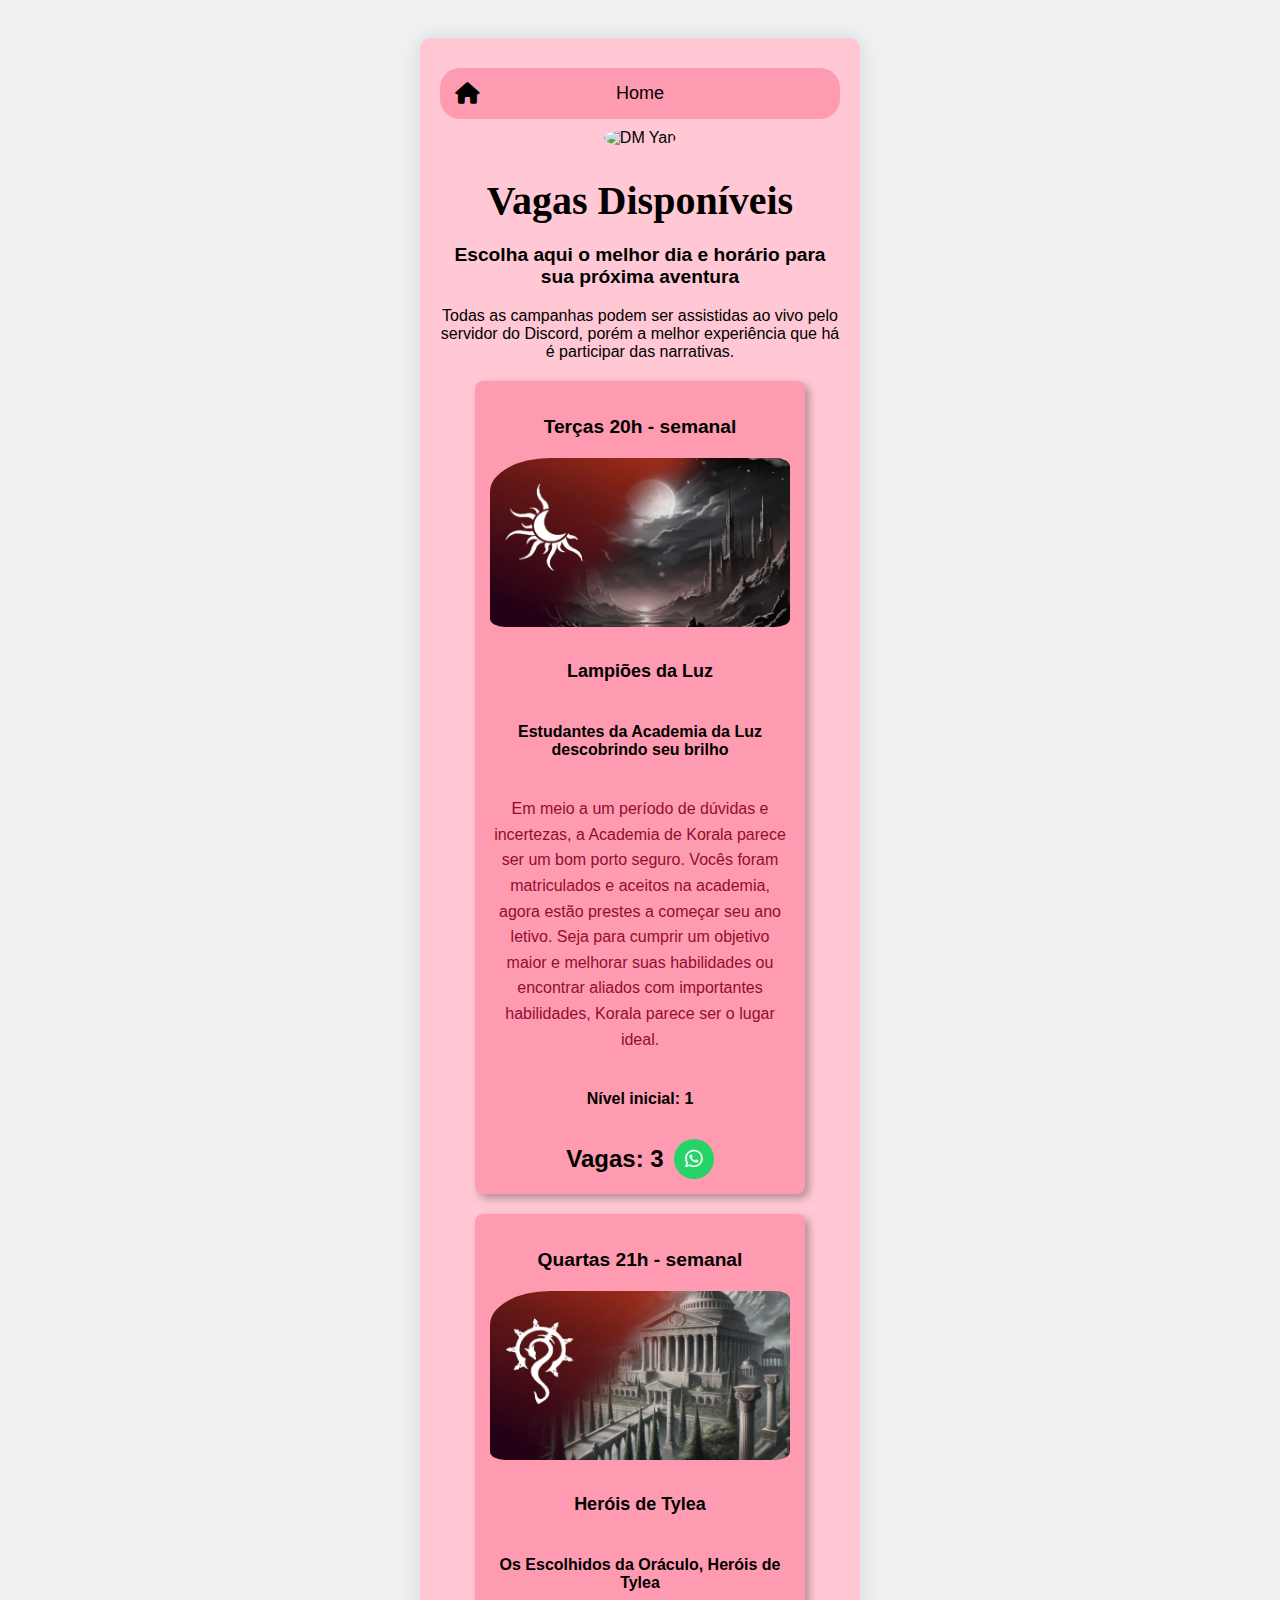
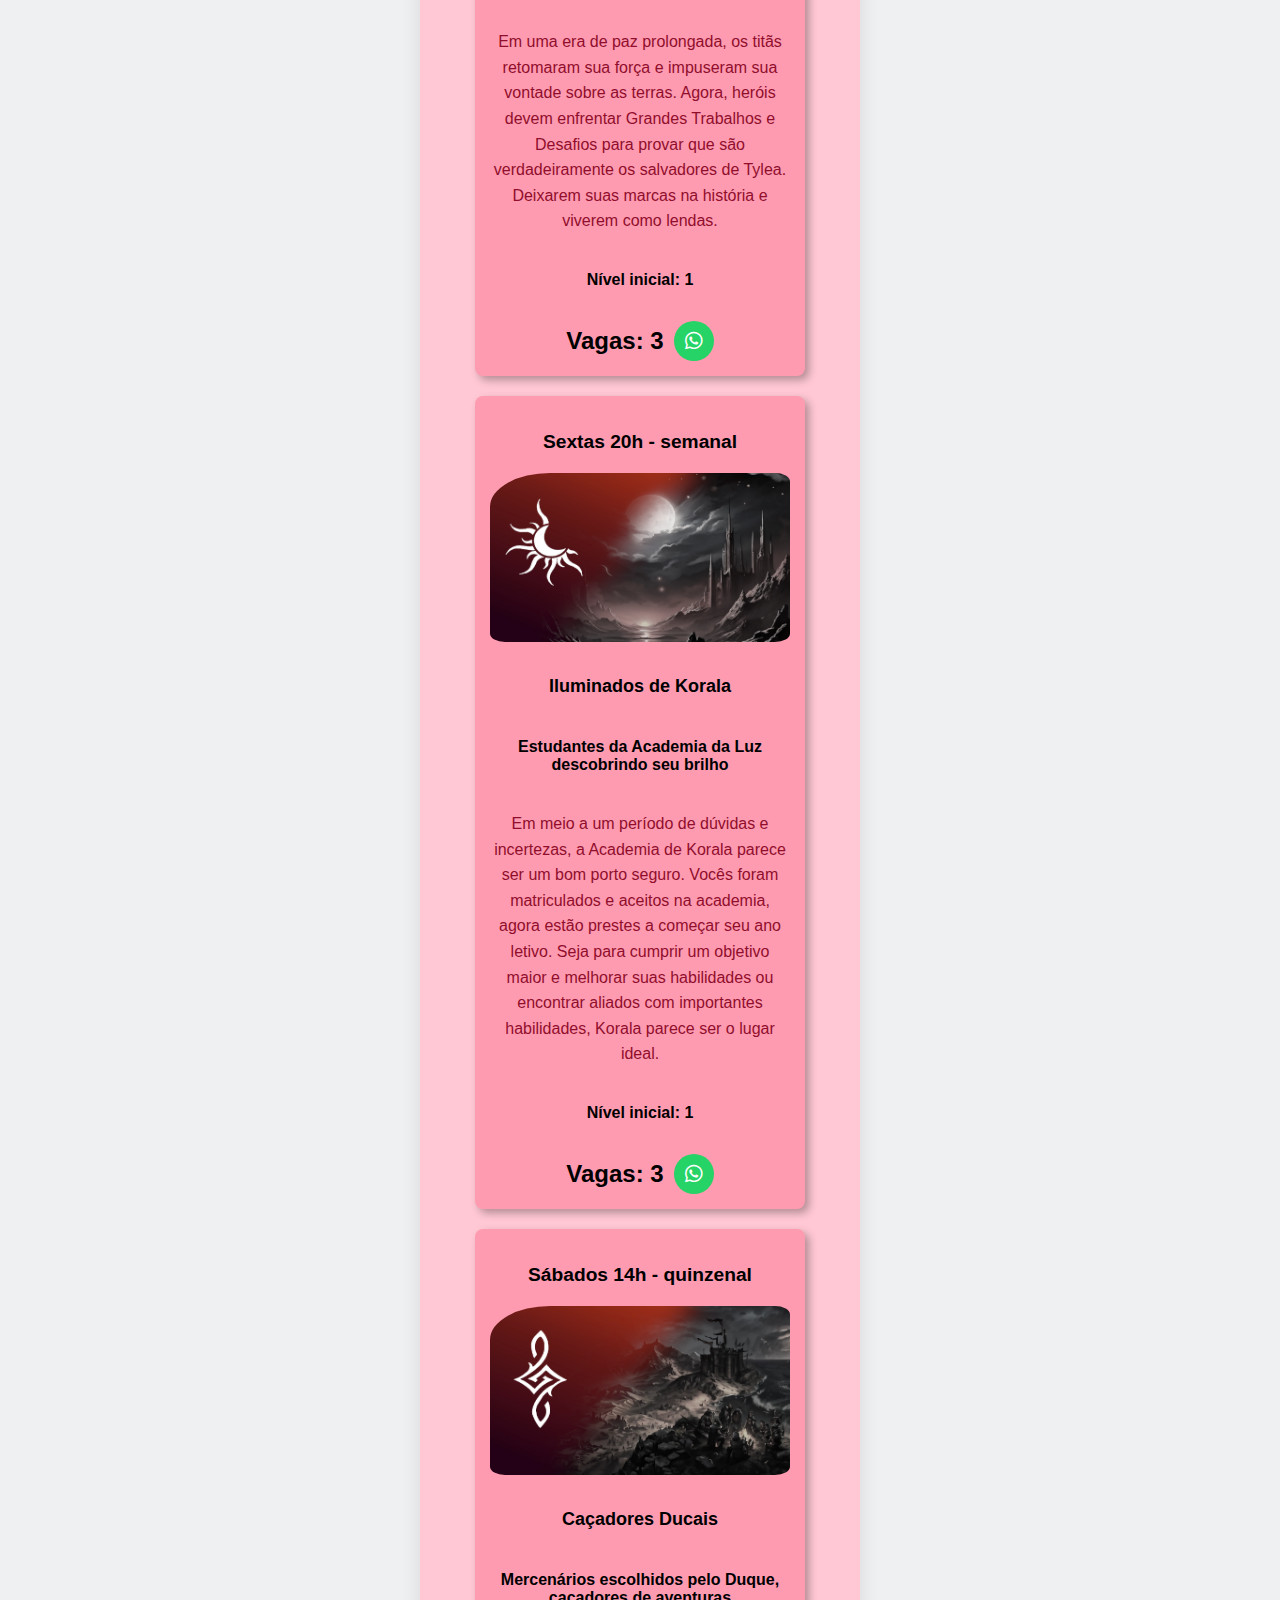
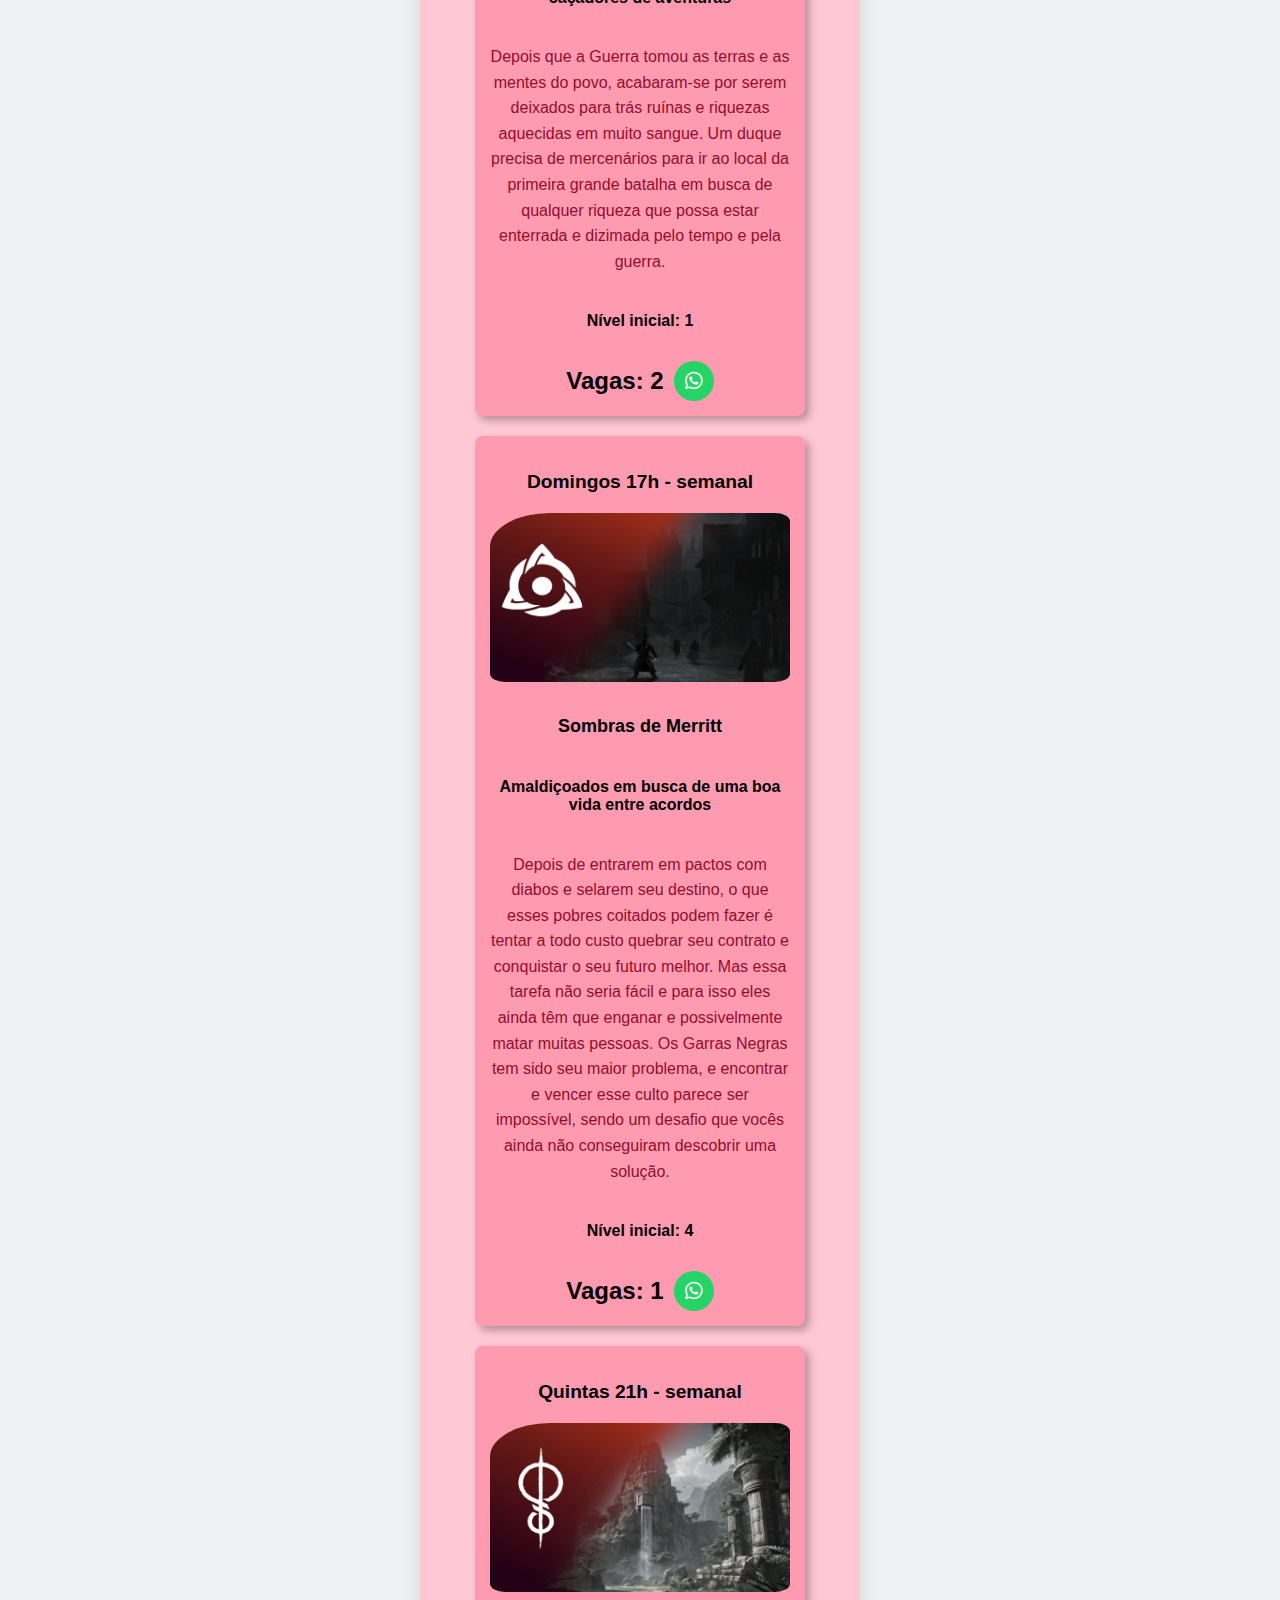
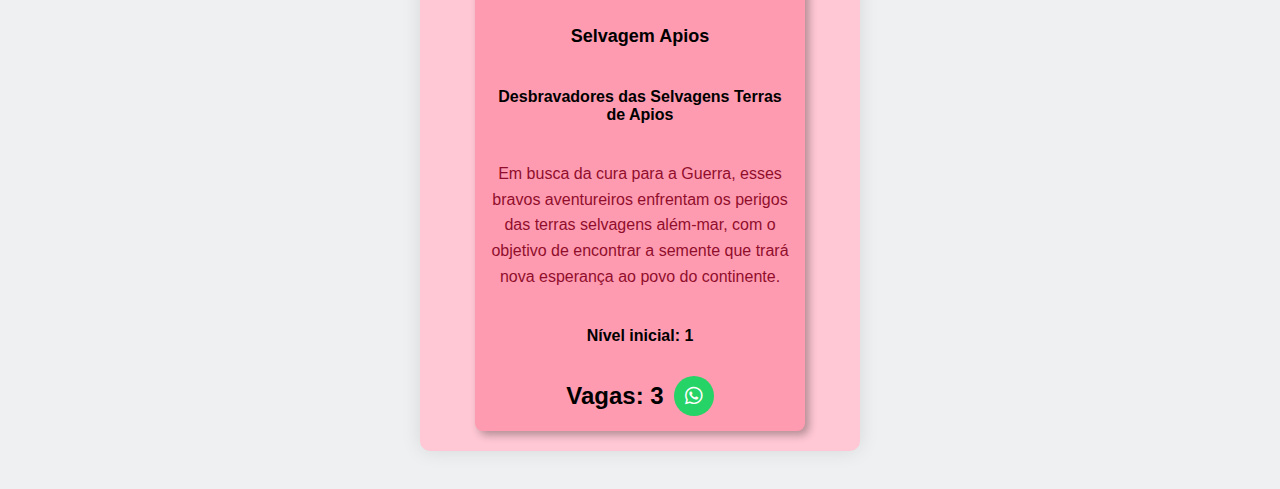
==== index-vagas.html @ 1f32bcf8 "Alter: Vagas e descrições das campanhas" ====
<!DOCTYPE html>
<html lang="pt-BR">

<head>
    <meta charset="UTF-8">
    <meta name="viewport" content="width=device-width, initial-scale=1.0">
    <title>Vagas Disponíveis</title>
    <link rel="stylesheet" href="https://cdnjs.cloudflare.com/ajax/libs/font-awesome/6.0.0-beta3/css/all.min.css">
    <link rel="stylesheet" href="styles.css">
    <link rel="icon" href="https://raw.githubusercontent.com/YBraga35/Ybraga35.github.io/main/img/pcrpg-logo-degrade.webp" type="image/webp">
</head>

<body>
    <div class="container">
        <header>
            <a href="../index.html" class="link">
                <i class="fa-solid fa-house"></i> Home
            </a>
            <img src="img/pcrpg-logo-degrade.webp" alt="DM Yan" class="avatar">
            <h1>Vagas Disponíveis</h1>
            <h3>Escolha aqui o melhor dia e horário para sua próxima aventura</h3>
            <p>
                Todas as campanhas podem ser assistidas ao vivo pelo servidor do Discord, porém a
                melhor experiência que há é participar das narrativas.
            </p>
        </header>
        <section class="character-section">
            <div class="character">
                <h3>Terças 20h - semanal</h3>
                <a href="/campanhas/index-lampioes.html" class="character-link">
                    <img src="img/logos/clear/logo-LampioesLuz-clear.webp" alt="Lampiões da Luz" class="logos">
                    <h3 class="link title">Lampiões da Luz</h3>
                </a>
                <h4>Estudantes da Academia da Luz descobrindo seu brilho</h4>
                <p>
                    Em meio a um período de dúvidas e incertezas, a Academia de Korala parece ser um bom porto seguro.
                    Vocês foram matriculados e aceitos na academia, agora estão prestes a começar seu ano letivo. Seja para
                    cumprir um objetivo maior e melhorar suas habilidades ou encontrar aliados com importantes habilidades, Korala
                    parece ser o lugar ideal.
                </p>
                <h4>Nível inicial: 1</h4>
                <div class="vacancy-container">
                    <h2>Vagas: 3</h2>
                    <a href="https://wa.me/5551991866752?text=Ol%C3%A1!%0AVim%20para%20a%20vaga%20na%20campanha%20Lampi%C3%B5es%20da%20Luz" class="whatsapp-button">
                        <i class="fa-brands fa-whatsapp"></i>
                    </a>
                </div>
            </div>

            <div class="character">
                <h3>Quartas 21h - semanal</h3>
                <a href="/campanhas/index-tylea.html" class="character-link">
                    <img src="img/logos/clear/logo-CoroaEscamas-clear.webp" alt="Coroa de Escamas" class="logos">
                    <h3 class="link title">Heróis de Tylea</h3>
                </a>
                <h4>Os Escolhidos da Oráculo, Heróis de Tylea</h4>
                <p>
                    Em uma era de paz prolongada, os titãs retomaram sua força e impuseram sua vontade sobre as terras.
                    Agora, heróis devem
                    enfrentar Grandes Trabalhos e Desafios para provar que são verdadeiramente os salvadores de Tylea. Deixarem suas
                    marcas na história e viverem como lendas.
                </p>
                <h4>Nível inicial: 1</h4>
                <div class="vacancy-container">
                    <h2>Vagas: 3</h2>
                    <a href="https://wa.me/5551991866752?text=Ol%C3%A1!%0AVim%20para%20a%20vaga%20na%20campanha%20Coroa%20de%20Escamas%20da%20Quarta" class="whatsapp-button">
                        <i class="fa-brands fa-whatsapp"></i>
                    </a>
                </div>
            </div>

            <div class="character">
                <h3>Sextas 20h - semanal</h3>
                <a href="/campanhas/index-lampioes.html" class="character-link">
                    <img src="img/logos/clear/logo-LampioesLuz-clear.webp" alt="Lampiões da Luz" class="logos">
                    <h3 class="link title">Iluminados de Korala</h3>
                </a>
                <h4>Estudantes da Academia da Luz descobrindo seu brilho</h4>
                <p>
                    Em meio a um período de dúvidas e incertezas, a Academia de Korala parece ser um bom porto seguro.
                    Vocês foram matriculados e aceitos na academia, agora estão prestes a começar seu ano letivo. Seja para
                    cumprir um objetivo maior e melhorar suas habilidades ou encontrar aliados com importantes habilidades, Korala
                    parece ser o lugar ideal.
                </p>
                <h4>Nível inicial: 1</h4>
                <div class="vacancy-container">
                    <h2>Vagas: 3</h2>
                    <a href="https://wa.me/5551991866752?text=Ol%C3%A1!%20Vim%20para%20a%20vaga%20na%20campanha%20Iluminados%20de%20Korala%20da%20Sexta" class="whatsapp-button">
                        <i class="fa-brands fa-whatsapp"></i>
                    </a>
                </div>
            </div>

            <div class="character">
                <h3>Sábados 14h - quinzenal</h3>
                <a href="/campanhas/index-cacadores.html" class="character-link">
                    <img src="img/logos/clear/logo-CacadoresDucais-clear.webp" alt="Caçadores Ducais" class="logos">
                    <h3 class="link title">Caçadores Ducais</h3>
                </a>
                <h4>Mercenários escolhidos pelo Duque, caçadores de aventuras</h4>
                <p>
                    Depois que a Guerra tomou as terras e as mentes do povo, acabaram-se por serem deixados para trás
                    ruínas e riquezas aquecidas em muito sangue. Um duque precisa de mercenários para ir ao local
                    da primeira grande batalha em busca de qualquer riqueza que possa estar enterrada e dizimada pelo tempo
                    e pela guerra.
                </p>
                <h4>Nível inicial: 1</h4>
                <div class="vacancy-container">
                    <h2>Vagas: 2</h2>
                    <a href="https://wa.me/5551991866752?text=Ol%C3%A1!%0AVim%20para%20a%20vaga%20na%20campanha%20Ca%C3%A7adores%20Ducais%20de%20Sábado" class="whatsapp-button">
                        <i class="fa-brands fa-whatsapp"></i>
                    </a>
                </div>
            </div>

            <div class="character">
                <h3>Domingos 17h - semanal</h3>
                <a href="/campanhas/index-merritt.html" class="character-link">
                    <img src="img/logos/clear/logo-SombrasMerritt-clear.webp" alt="Sombras de Merritt" class="logos">
                    <h3 class="link title">Sombras de Merritt</h3>
                </a>
                <h4>Amaldiçoados em busca de uma boa vida entre acordos</h4>
                <p>
                    Depois de entrarem em pactos com diabos e selarem seu destino, o que esses pobres
                    coitados podem fazer é tentar a todo custo quebrar seu contrato e conquistar o seu futuro melhor.
                    Mas essa tarefa não seria fácil e para isso eles ainda têm que enganar e possivelmente matar muitas pessoas.
                    Os Garras Negras tem sido seu maior problema, e encontrar e vencer esse culto parece ser impossível, sendo um desafio
                    que vocês ainda não conseguiram descobrir uma solução.
                </p>
                <h4>Nível inicial: 4</h4>
                <div class="vacancy-container">
                    <h2>Vagas: 1</h2>
                    <a href="https://wa.me/5551991866752?text=Ol%C3%A1!%0AVim%20para%20a%20vaga%20na%20campanha%20Sombras%20de%20Merritt" class="whatsapp-button">
                        <i class="fa-brands fa-whatsapp"></i>
                    </a>
                </div>
            </div>

            <div class="character">
                <h3>Quintas 21h - semanal</h3>
                <a href="/campanhas/index-apios.html" class="character-link">
                    <img src="img/logos/clear/logo-SelvagemApios-clear.webp" alt="Selvagem Apios" class="logos">
                    <h3 class="link title">Selvagem Apios</h3>
                </a>
                <h4>Desbravadores das Selvagens Terras de Apios</h4>
                <p>
                    Em busca da cura para a Guerra, esses bravos aventureiros enfrentam os perigos das terras selvagens além-mar, com
                    o objetivo de encontrar a semente que trará nova esperança ao povo do continente.
                </p>
                <h4>Nível inicial: 1</h4>
                <div class="vacancy-container">
                    <h2>Vagas: 3</h2>
                    <a href="https://wa.me/5551991866752?text=Ol%C3%A1!%20Vim%20para%20a%20vaga%20na%20campanha%20Selvagem%20Apios%20da%20Quinta" class="whatsapp-button">
                        <i class="fa-brands fa-whatsapp"></i>
                    </a>
                </div>
            </div>
        </section>
    </div>
</body>


</html>
---- styles.css ----
/* Estilo geral */
body {
    font-family: 'Proza Libre', Helvetica, Arial, Lucida, sans-serif;
    background-color: #EEF0F2;
    color: ##900E2C;
    margin: 0;
    padding: 3%;
    display: flex;
    justify-content: center;
    align-items: center;
    min-height: 100vh;
    background-image: url('/img/portao-floresta-fundo.jpeg');
    background-size: cover;
}

.container {
    text-align: center;
    max-width: 400px;
    width: 85%;
    padding: 20px;
    background-color: rgb(255, 200, 212);
    border-radius: 10px;
    box-shadow: 0 0 20px rgba(0, 0, 0, 0.1);
    background-image: url('https://www.transparenttextures.com/patterns/asfalt-dark.png');
    background-size: auto;
}

.container-campanha {
    width: calc(90% - 40px);
    max-width: 800px;
    margin: 0 auto;
}

header {
    margin-bottom: 20px;
}

h1 {
    font-family: 'Cormorant Garamond', Georgia, 'Times New Roman', serif;
    font-size: 2.5rem;
    color: #000000;
    margin: 10px 0;
}

h2 {
    font-size: 1.5rem;
    color: #000000;
}

h3 {
    font-size: 1.2rem;
    color: #000000;
}

section p {
    font-size: 1rem;
    color: #900E2C;
    line-height: 1.6;
}

.avatar {
    width: 100px;
    height: 100px;
    border-radius: 50%;
    margin-bottom: 20px;
}

.bio {
    font-family: 'Proza Libre', Helvetica, Arial, Lucida, sans-serif;
    font-size: 16px;
    color: #000000;
    margin-bottom: 20px;
}

/* Botões */
.link {
    display: flex;
    align-items: center;
    justify-content: center;
    text-align: center;
    background-color: #FF9BB1;
    color: #000000;
    text-decoration: none;
    padding: 15px;
    margin: 10px 0;
    border-radius: 20px;
    font-size: 18px;
    transition: background-color 0.3s, transform 0.2s ease-in-out;
    position: relative;
    width: 100%;
    box-sizing: border-box;
}

.link i {
    position: absolute;
    left: 15px;
    font-size: 1.2em;
}

.link:hover {
    background-color: #4F002F;
    transform: scale(1.05);
    color: #EEF0F2;
}

/* Botões de campanhas com largura reduzida */
.campaign-link {
    max-width: 85%;
    margin: 10px auto;
    font-size: 16px;
    padding: 12px;
}

.vagas-link {
    max-width: 60%;
    margin: 10px auto;
    font-size: 16px;
    padding: 12px;
}

/* Estilo do rodapé */
footer {
    margin-top: 20px;
    font-size: 14px;
    color: #301775;
}

/* Seção de vídeos */
.video-section {
    display: flex;
    flex-direction: column;
    gap: 20px;
    justify-content: center;
    margin-bottom: 20px;
}

.video {
    width: 100%;
    max-width: 480px;
    margin: 0 auto;
    border-radius: 10px;
    overflow: hidden;
}

.video iframe {
    width: 100%;
    height: 270px;
}

/* Seção de personagens */
.character-section {
    display: flex;
    flex-wrap: wrap;
    gap: 20px;
    justify-content: center;
}

.character {
    flex: 1 1 calc(50% - 20px);
    max-width: 300px;
    background-color: #ff9bb1;
    border-radius: 8px;
    box-shadow: 4px 4px 8px rgba(0, 0, 0, 0.3);
    padding: 15px;
    text-align: center;
    display: flex;
    flex-direction: column;
    justify-content: center;
    overflow: hidden; /* Adicionando overflow para garantir que o conteúdo fique dentro dos limites */
}

.character h3 {
    color: #000000;    /* Cor do texto */
    padding: 10px 20px;    /* Espaçamento interno */
    text-align: center;    /* Centraliza o texto */
    transition: background-color 0.3s ease, transform 0.2s ease-in-out;
    display: inline-block;    /* Mantém o tamanho do botão de acordo com o conteúdo */
    margin: 10px 0;    /* Espaçamento superior e inferior */
    text-decoration: none;    /* Remove o sublinhado */
}

.character h3 .title {
    color: #000000; /* Cor do texto */
    font-size: 1.2rem;
    background-color: #4F002F; /* Cor do fundo */
    padding: 10px 20px; /* Espaçamento interno */
    border-radius: 20px; /* Borda arredondada */
    text-align: center; /* Centraliza o texto */
    cursor: pointer; /* Indica que é clicável */
    transition: background-color 0.3s ease, transform 0.2s ease-in-out, box-shadow 0.3s ease; /* Transição suave */
    display: inline-block; /* Mantém o tamanho do botão de acordo com o conteúdo */
    margin: 10px 0; /* Espaçamento superior e inferior */
    text-decoration: none; /* Remove o sublinhado */
    box-shadow: 0 4px 15px rgba(0, 0, 0, 0.6); /* Adiciona uma sombra mais pronunciada */
}

.character h3 .title:hover {
    background-color: #240115; /* Cor mais escura ao passar o mouse */
    transform: scale(1.05); /* Efeito de ampliação */
    box-shadow: 0 6px 20px rgba(0, 0, 0, 0.8); /* Efeito de sombra mais intensa ao passar o mouse */
}

.character h3-link:hover {
    background-color: #240115;    /* Cor mais escura ao passar o mouse */
    transform: scale(1.05);    /* Efeito de ampliação */
}

.vacancy-container {
    display: flex;
    align-self: center;
    align-items: center;
    gap: 10px;
    /* Espaço entre o texto e o botão */
    margin-top: 10px;
    /* Espaço superior para separar do conteúdo acima */
}

.vacancy-container h2 {
    font-size: 1.5rem;
    color: #000000;
    margin: 0;
    /* Remove a margem padrão */
}

.whatsapp-button {
    display: inline-flex;
    align-items: center;
    justify-content: center;
    background-color: #25D366;
    color: #FFFFFF;
    width: 40px;
    /* Tamanho do botão */
    height: 40px;
    /* Tamanho do botão */
    border-radius: 50%;
    /* Círculo */
    text-decoration: none;
    /* Remove o sublinhado */
    font-size: 20px;
    /* Tamanho do ícone */
    transition: background-color 0.3s ease, transform 0.2s ease-in-out;
    /* Transições suaves */
}

.whatsapp-button:hover {
    background-color: #128C7E;
    /* Cor mais escura ao passar o mouse */
    transform: scale(1.1);
    /* Aumenta ligeiramente o botão */
}

.whatsapp-button i {
    margin: 0;
    /* Remove margens adicionais ao redor do ícone */
}

.character-img {
    width: 160px;
    height: 160px;
    border-radius: 20%;
    object-fit: cover;
    margin: 0 auto 10px auto;    /* Centraliza horizontalmente e mantém a margem inferior */
    display: block;    /* Necessário para que o margin auto funcione corretamente */
}

.logos {
    width: 100%; /* Ajuste para 100% da largura do elemento pai */
    height: auto; /* Ajuste automático da altura para manter a proporção */
    max-width: 100%; /* Garante que a imagem nunca ultrapasse o tamanho do pai */
    border-radius: 20% 5% 5% 5%;
    margin-bottom: 10px;
}
.logos:hover{
    transform: scale(1.05);
}

/* Modo claro/escuro automático com prefers-color-scheme */
@media (prefers-color-scheme: dark) {
    body {
        background-color: #4F002F;
        color: #EEF0F2;
    }

    .container {
        background-color: #22102b;
        color: #EEF0F2;
    }

    .link {
        background-color:rgb(144, 14, 44);
        color: #EEF0F2;
        border-radius: 20px;
    }

    .link:hover {
        background-color: #BFACB5;
        color: #4F002F;
    }

    .character {
        background-color: #600e2a;
    }

    h1,
    h2,
    h3,
    .bio,
    .character h3,
    .character h2,
    section p {
        color: #EEF0F2;
    }

    footer {
        color: #EEF0F2;
    }
}

/* Responsividade */
@media (max-width: 768px) {
    .container {
        max-width: 300px;
        padding: 15px;
    }
    .link {
        padding: 12px;
        font-size: 16px;
    }

    .link i {
        font-size: 1em;
    }

    .campaign-link {
        max-width: 90%;
    }

    .character {
        flex: 1 1 100%;
        max-width: 90%;
    }

    .logos {
        width: 90%; /* Reduzindo a largura da imagem no mobile para melhor ajuste */
        height: auto;
    }

    .video {
        max-width: 100%;
    }

    .video-section {
        flex-direction: column;
    }
}

@media (max-width: 480px) {
    .container {
        max-width: 100%;
        padding: 10px;
    }
}
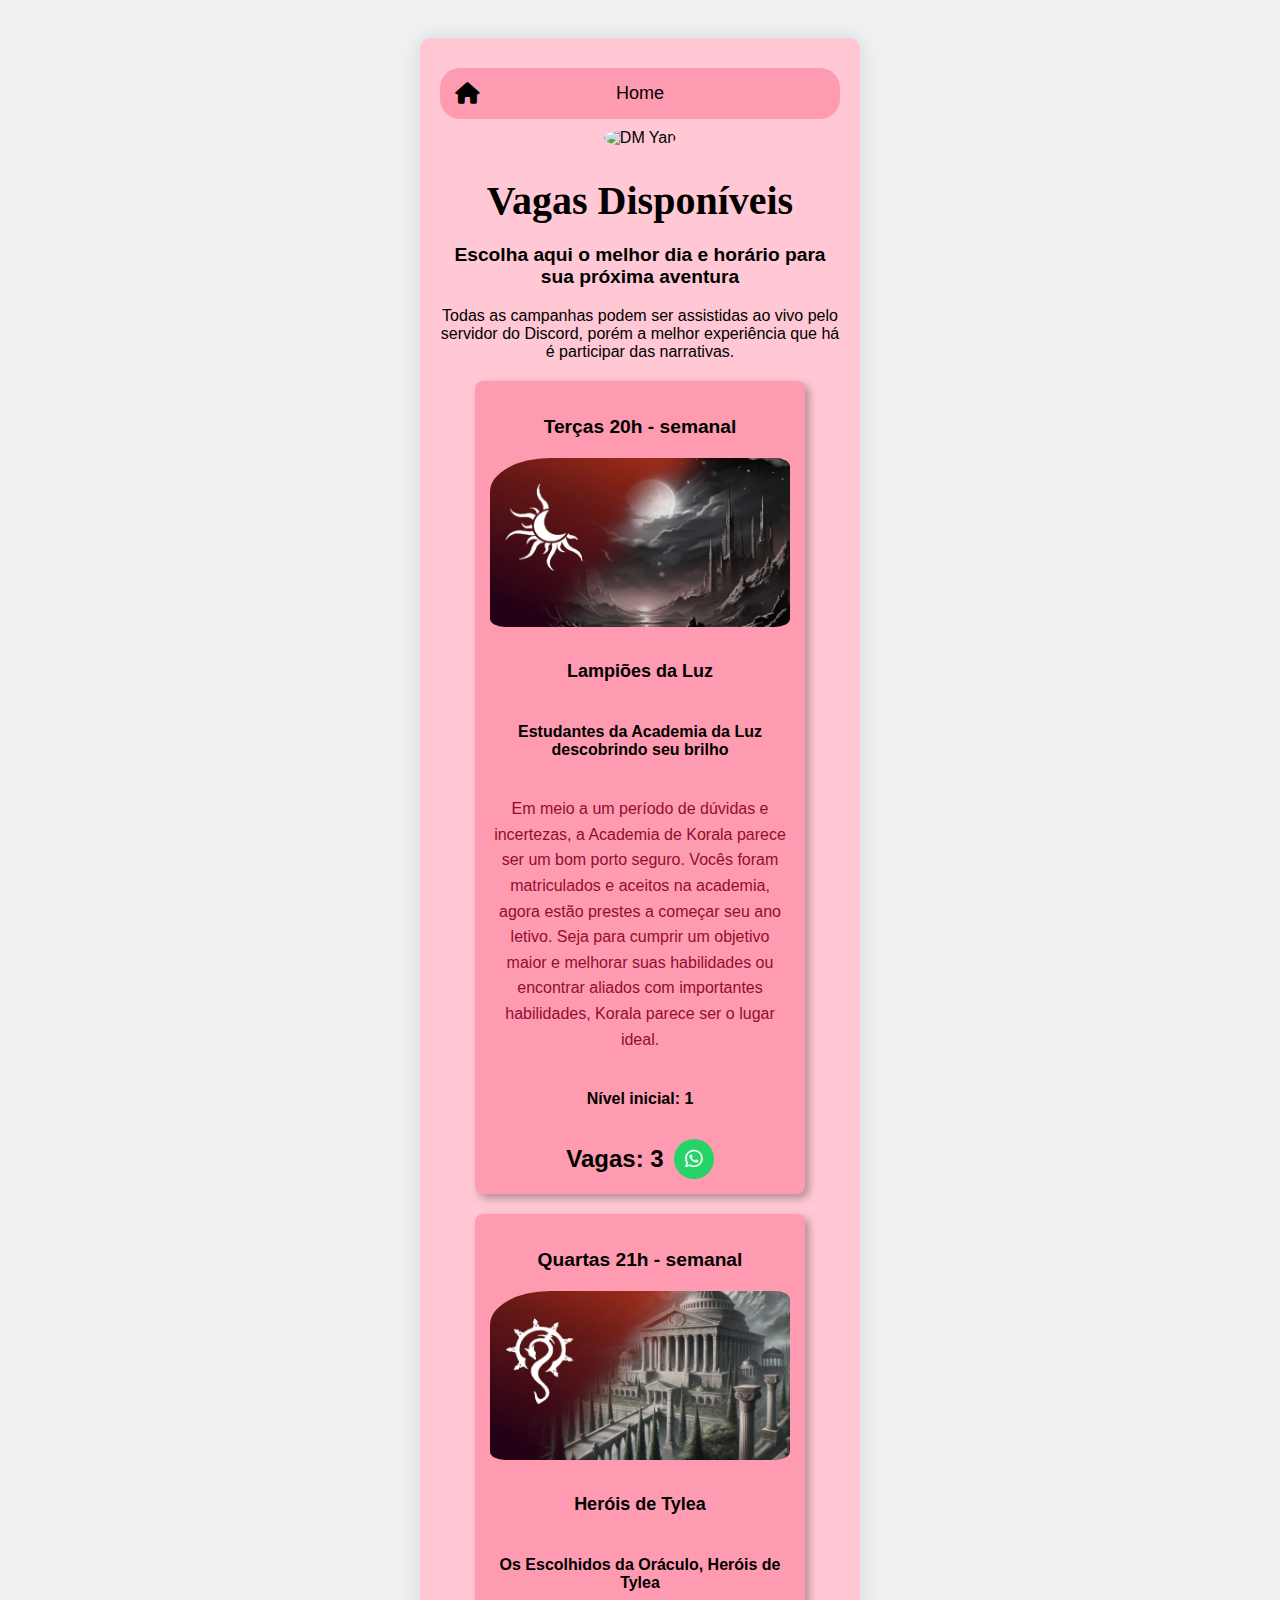
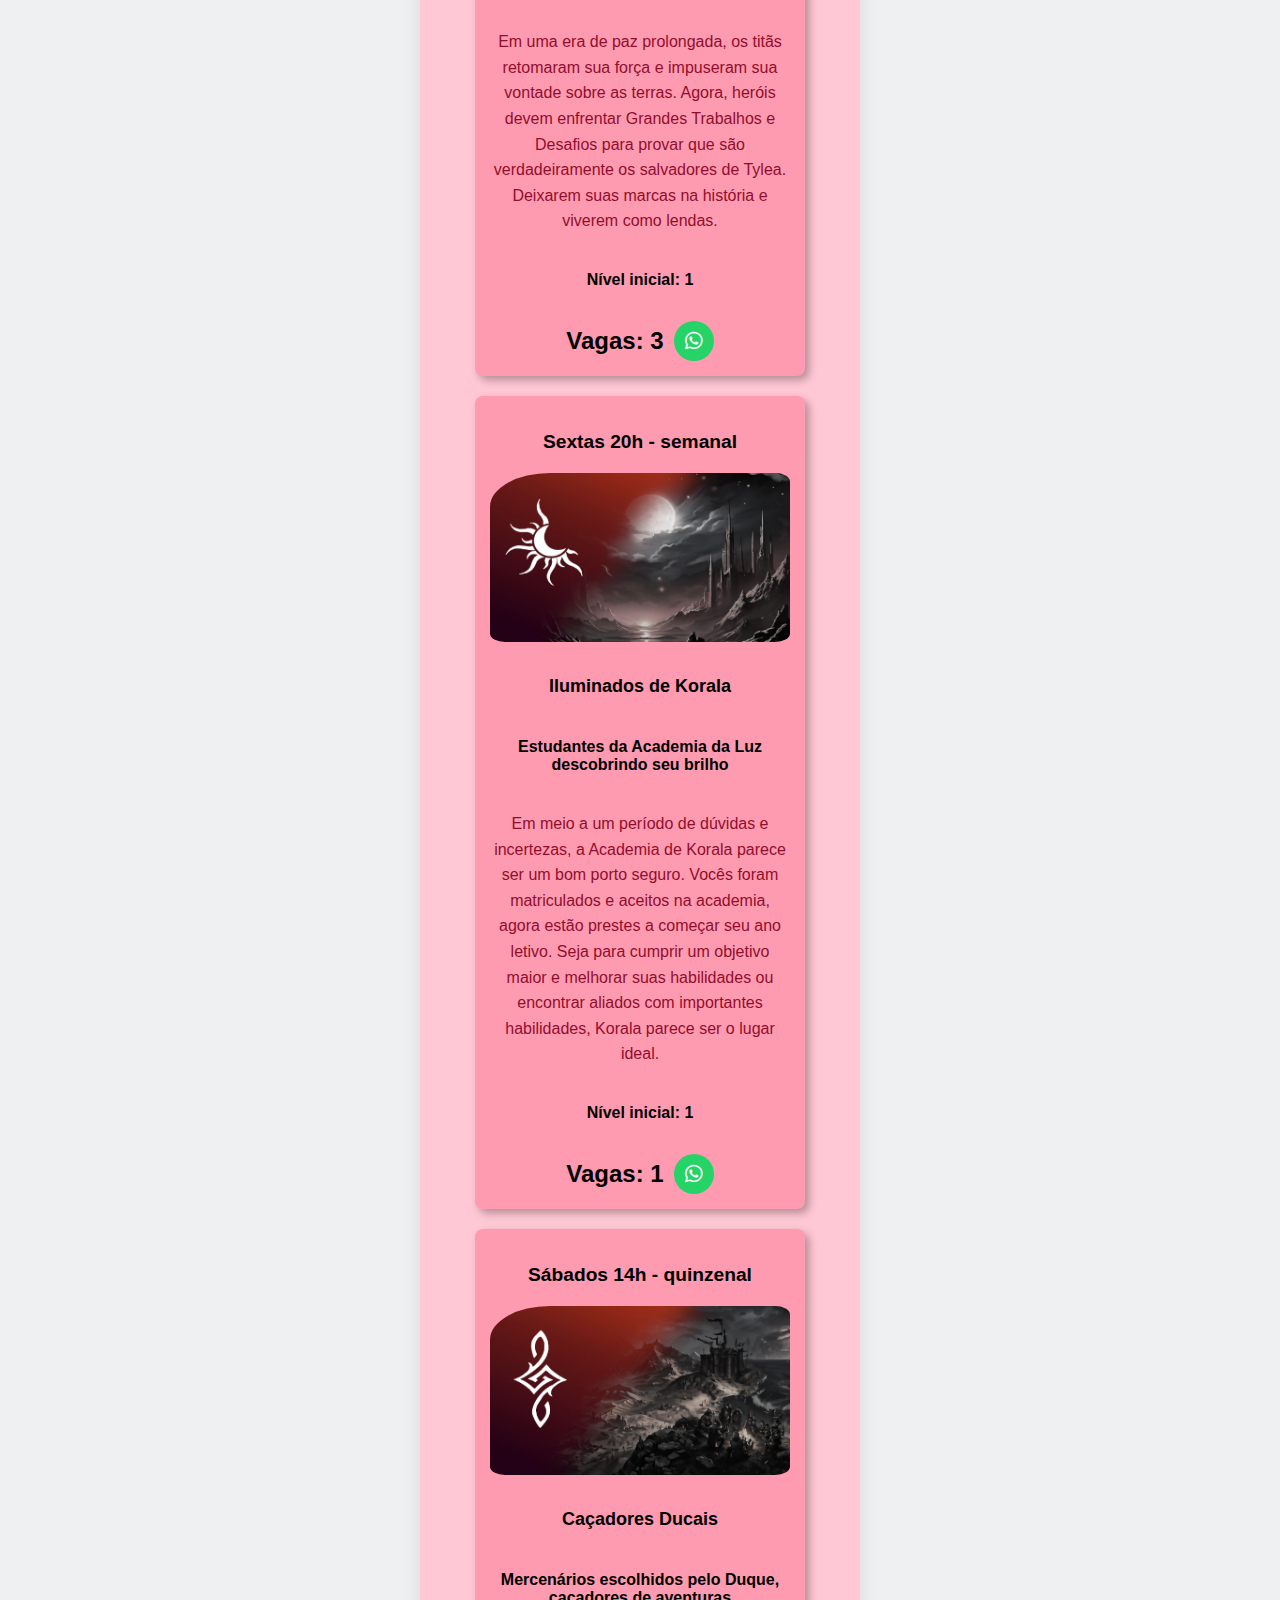
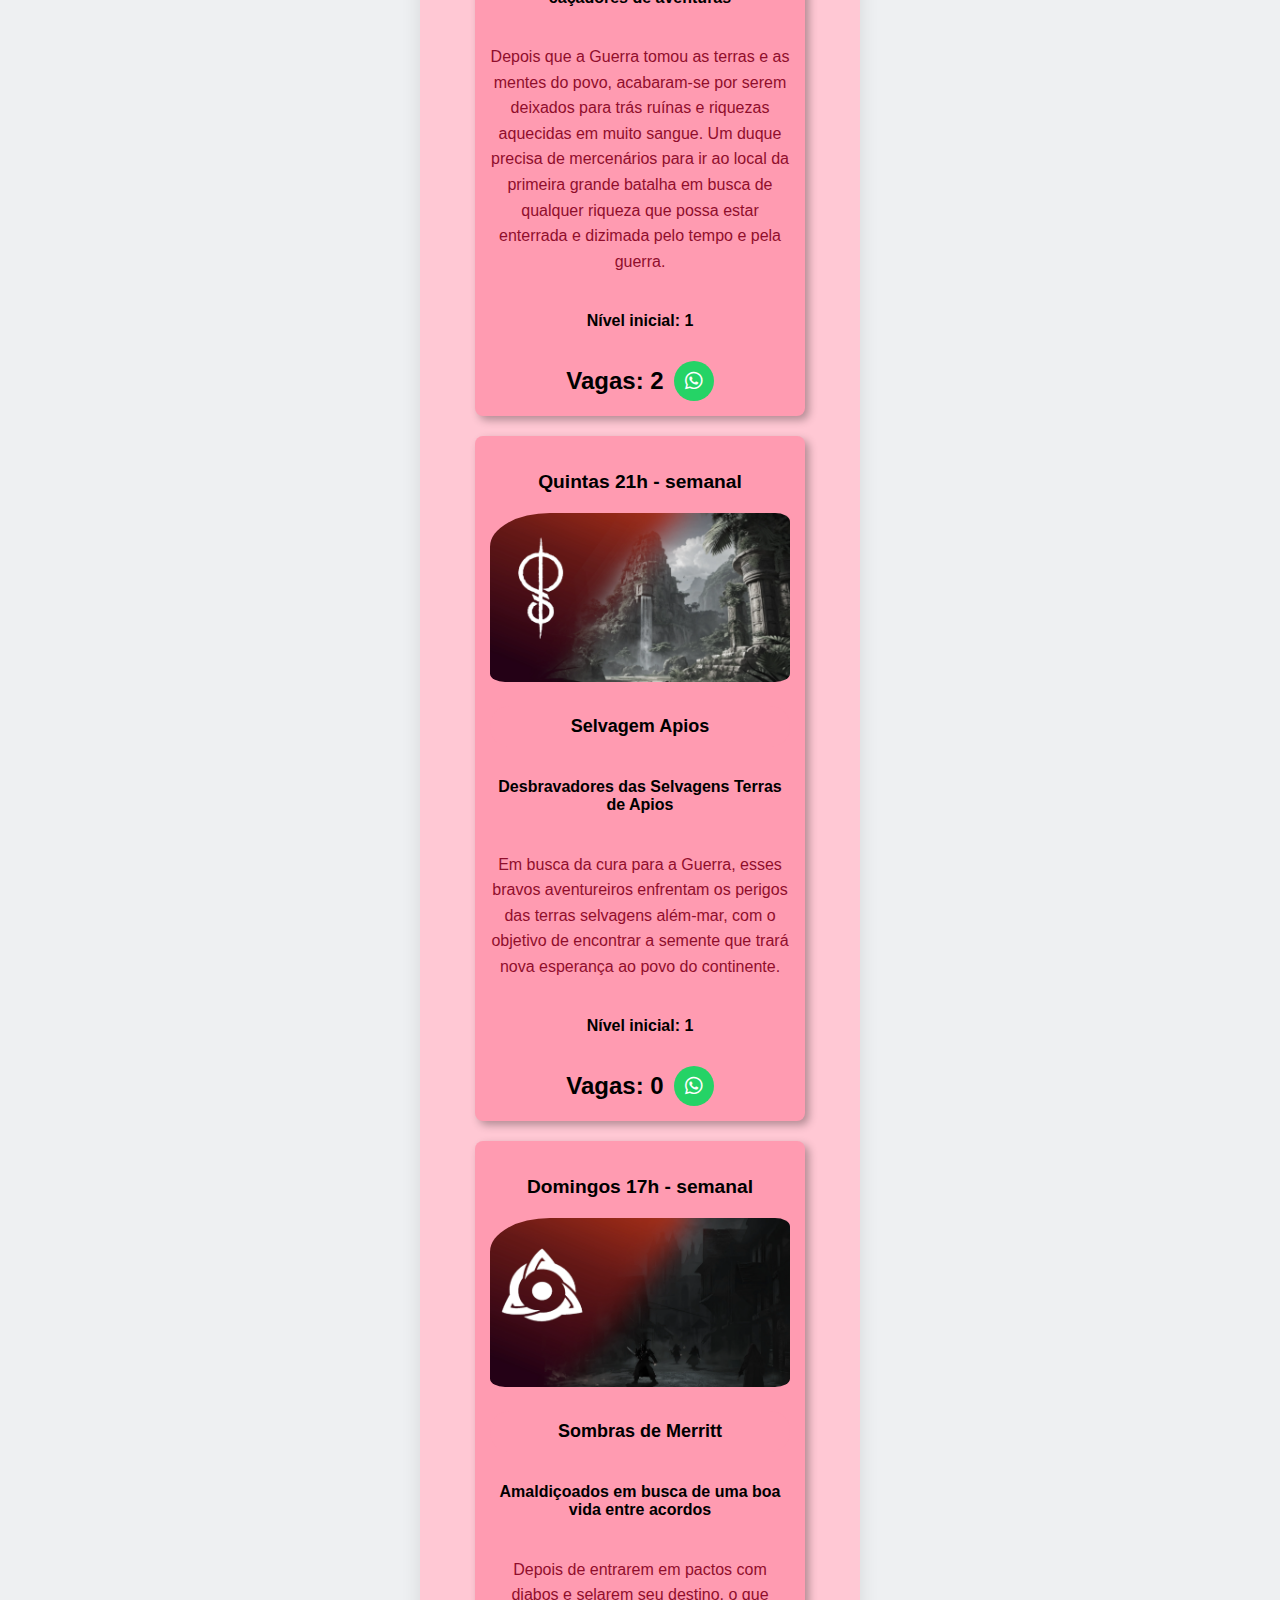
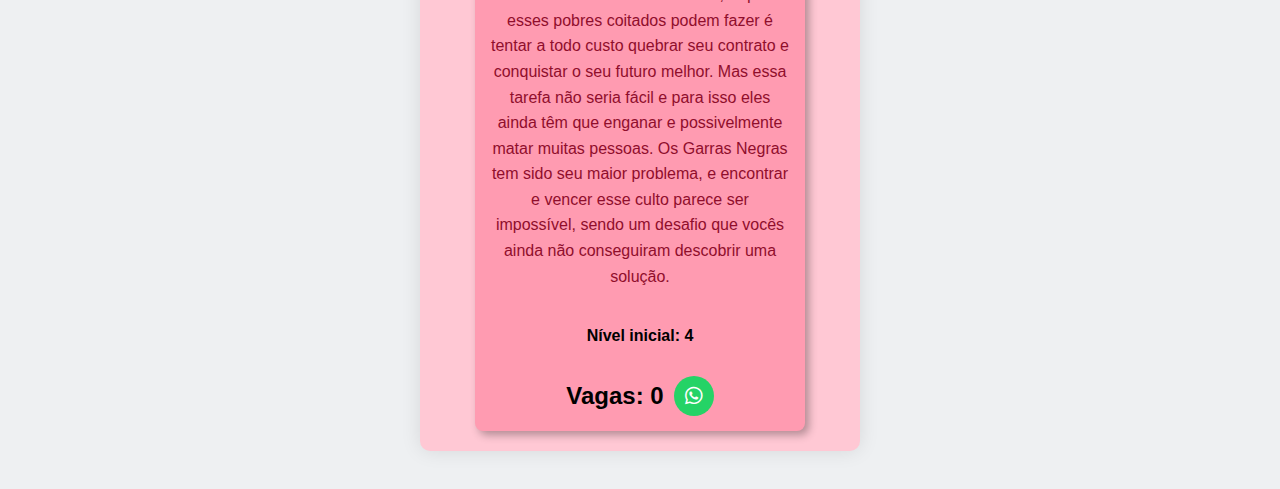
==== commit c7845785: "Alter: vagas Iluminados de Korala" ====
--- a/index-vagas.html
+++ b/index-vagas.html
@@ -84,7 +84,7 @@
                 </p>
                 <h4>Nível inicial: 1</h4>
                 <div class="vacancy-container">
-                    <h2>Vagas: 3</h2>
+                    <h2>Vagas: 1</h2>
                     <a href="https://wa.me/5551991866752?text=Ol%C3%A1!%20Vim%20para%20a%20vaga%20na%20campanha%20Iluminados%20de%20Korala%20da%20Sexta" class="whatsapp-button">
                         <i class="fa-brands fa-whatsapp"></i>
                     </a>
@@ -114,6 +114,26 @@
             </div>
 
             <div class="character">
+                <h3>Quintas 21h - semanal</h3>
+                <a href="/campanhas/index-apios.html" class="character-link">
+                    <img src="img/logos/clear/logo-SelvagemApios-clear.webp" alt="Selvagem Apios" class="logos">
+                    <h3 class="link title">Selvagem Apios</h3>
+                </a>
+                <h4>Desbravadores das Selvagens Terras de Apios</h4>
+                <p>
+                    Em busca da cura para a Guerra, esses bravos aventureiros enfrentam os perigos das terras selvagens além-mar, com
+                    o objetivo de encontrar a semente que trará nova esperança ao povo do continente.
+                </p>
+                <h4>Nível inicial: 1</h4>
+                <div class="vacancy-container">
+                    <h2>Vagas: 0</h2>
+                    <a href="https://wa.me/5551991866752?text=Ol%C3%A1!%20Vim%20para%20a%20vaga%20na%20campanha%20Selvagem%20Apios%20da%20Quinta" class="whatsapp-button">
+                        <i class="fa-brands fa-whatsapp"></i>
+                    </a>
+                </div>
+            </div>
+
+            <div class="character">
                 <h3>Domingos 17h - semanal</h3>
                 <a href="/campanhas/index-merritt.html" class="character-link">
                     <img src="img/logos/clear/logo-SombrasMerritt-clear.webp" alt="Sombras de Merritt" class="logos">
@@ -129,28 +149,8 @@
                 </p>
                 <h4>Nível inicial: 4</h4>
                 <div class="vacancy-container">
-                    <h2>Vagas: 1</h2>
+                    <h2>Vagas: 0</h2>
                     <a href="https://wa.me/5551991866752?text=Ol%C3%A1!%0AVim%20para%20a%20vaga%20na%20campanha%20Sombras%20de%20Merritt" class="whatsapp-button">
-                        <i class="fa-brands fa-whatsapp"></i>
-                    </a>
-                </div>
-            </div>
-
-            <div class="character">
-                <h3>Quintas 21h - semanal</h3>
-                <a href="/campanhas/index-apios.html" class="character-link">
-                    <img src="img/logos/clear/logo-SelvagemApios-clear.webp" alt="Selvagem Apios" class="logos">
-                    <h3 class="link title">Selvagem Apios</h3>
-                </a>
-                <h4>Desbravadores das Selvagens Terras de Apios</h4>
-                <p>
-                    Em busca da cura para a Guerra, esses bravos aventureiros enfrentam os perigos das terras selvagens além-mar, com
-                    o objetivo de encontrar a semente que trará nova esperança ao povo do continente.
-                </p>
-                <h4>Nível inicial: 1</h4>
-                <div class="vacancy-container">
-                    <h2>Vagas: 3</h2>
-                    <a href="https://wa.me/5551991866752?text=Ol%C3%A1!%20Vim%20para%20a%20vaga%20na%20campanha%20Selvagem%20Apios%20da%20Quinta" class="whatsapp-button">
                         <i class="fa-brands fa-whatsapp"></i>
                     </a>
                 </div>
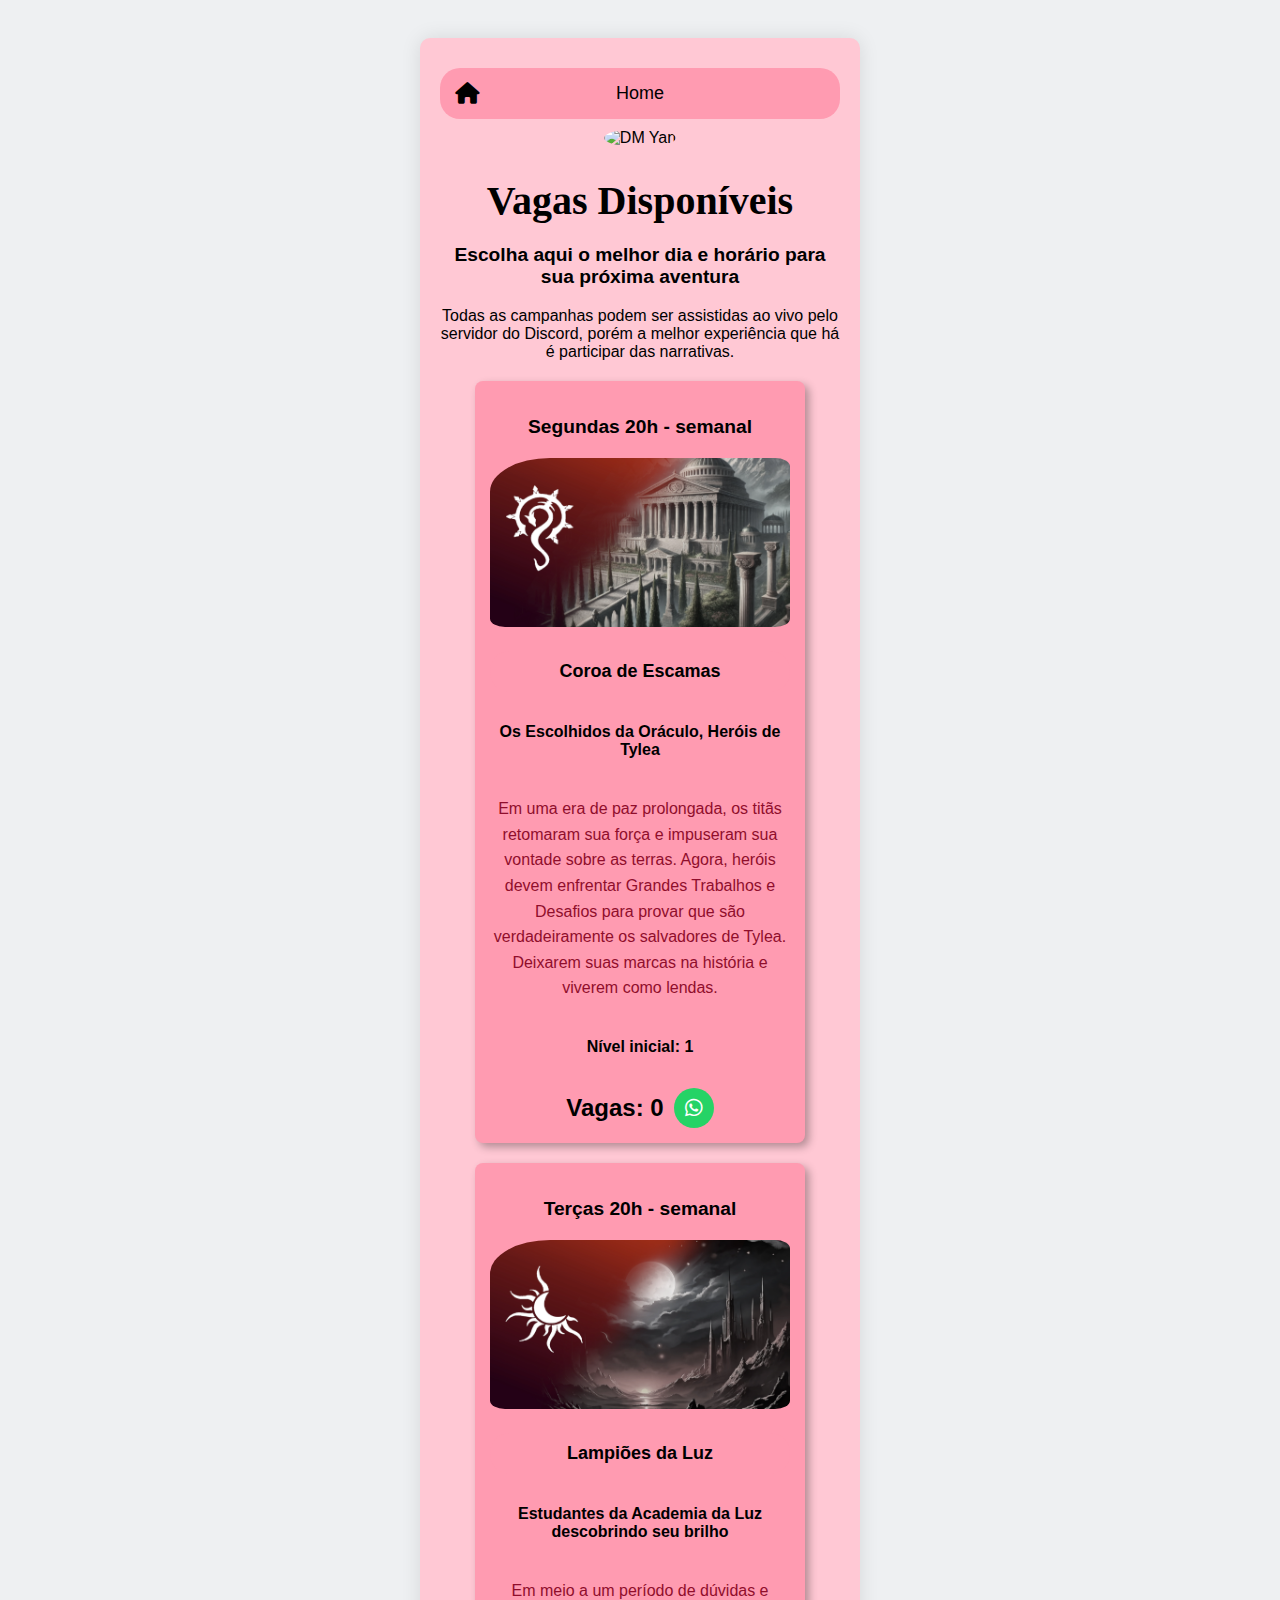
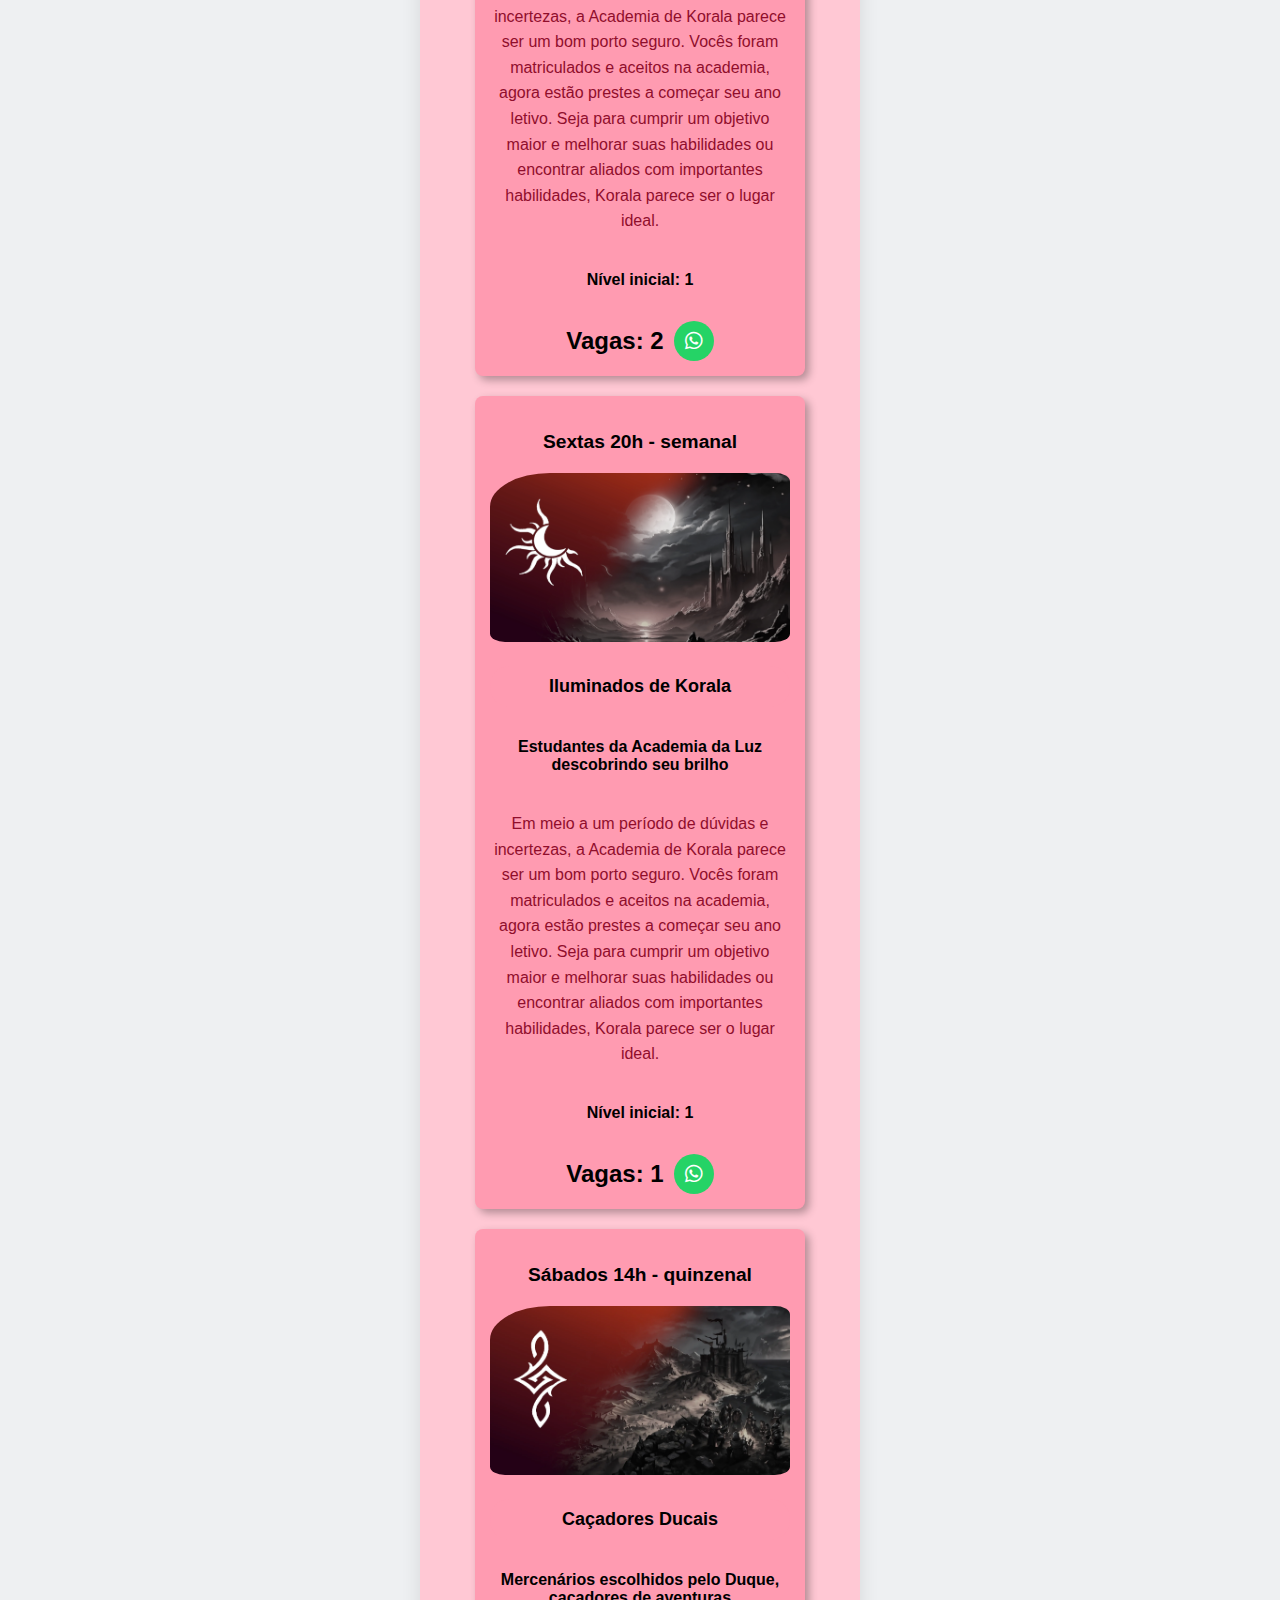
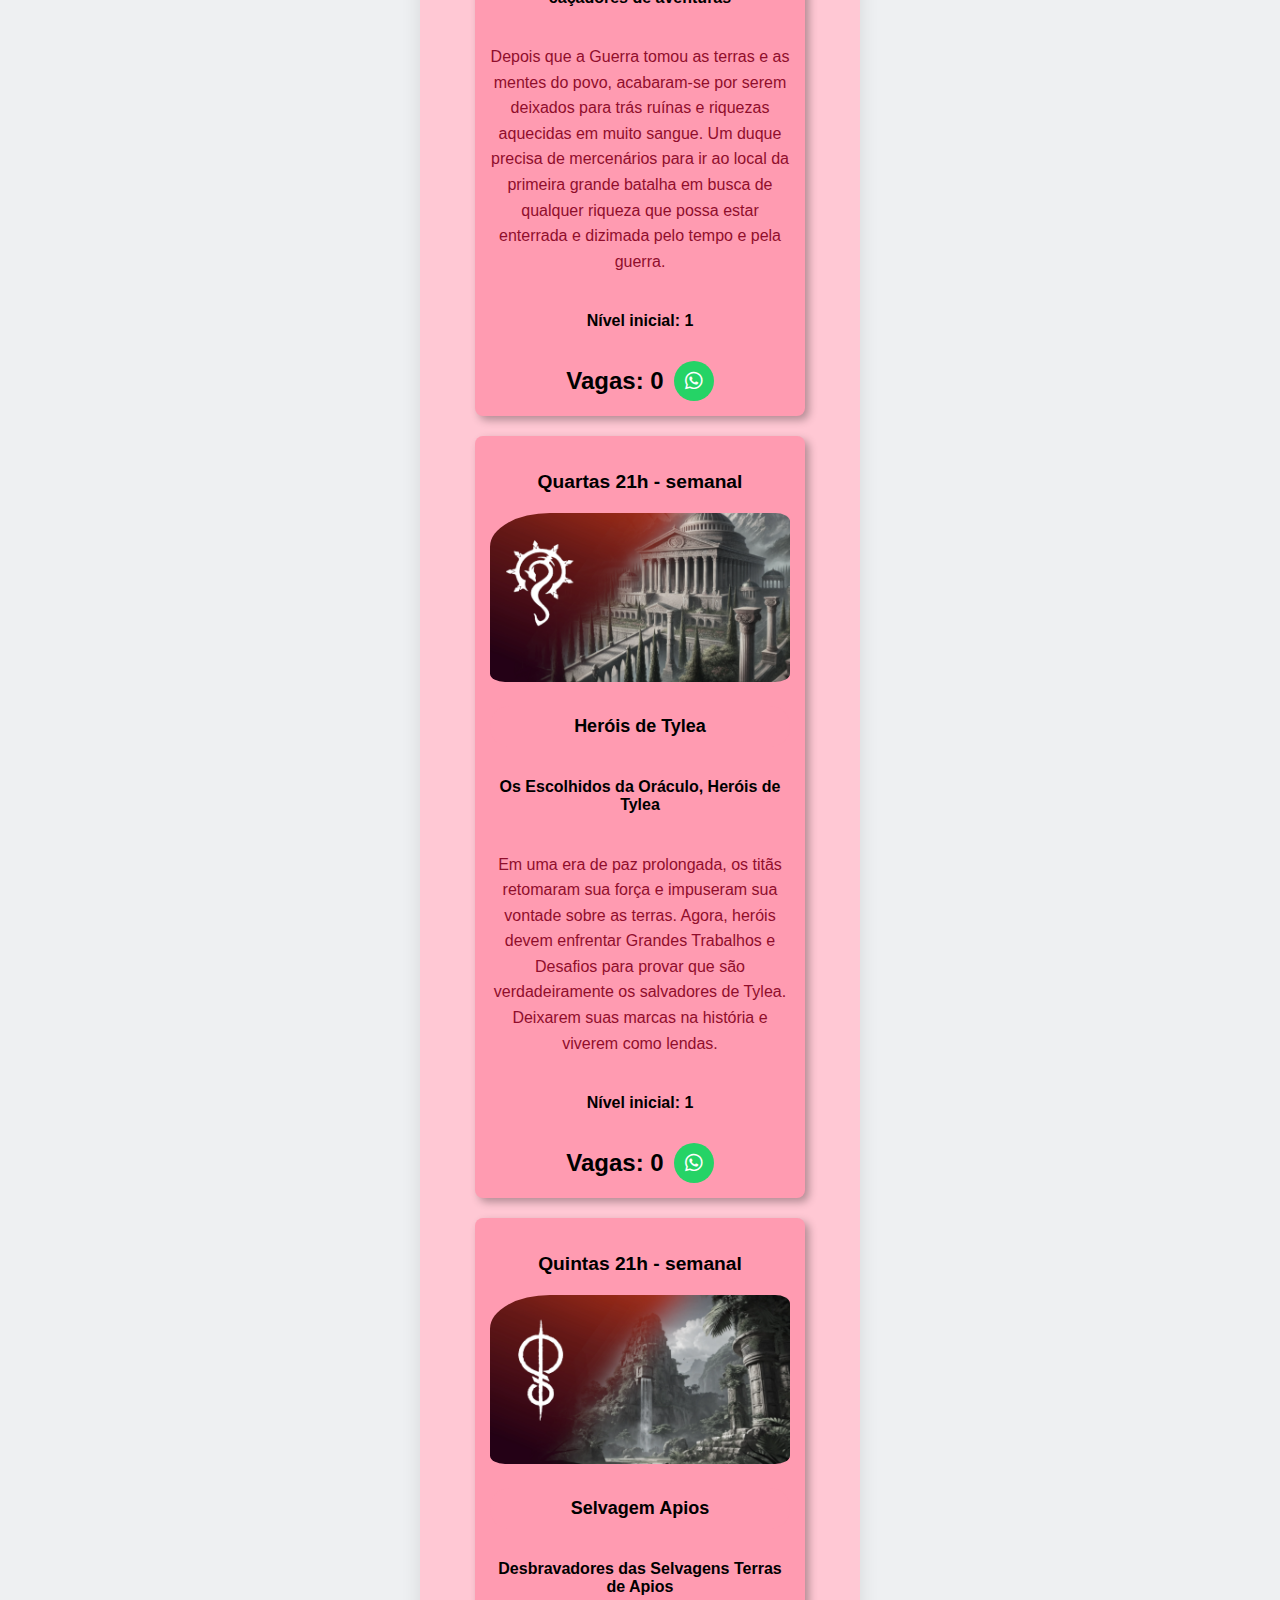
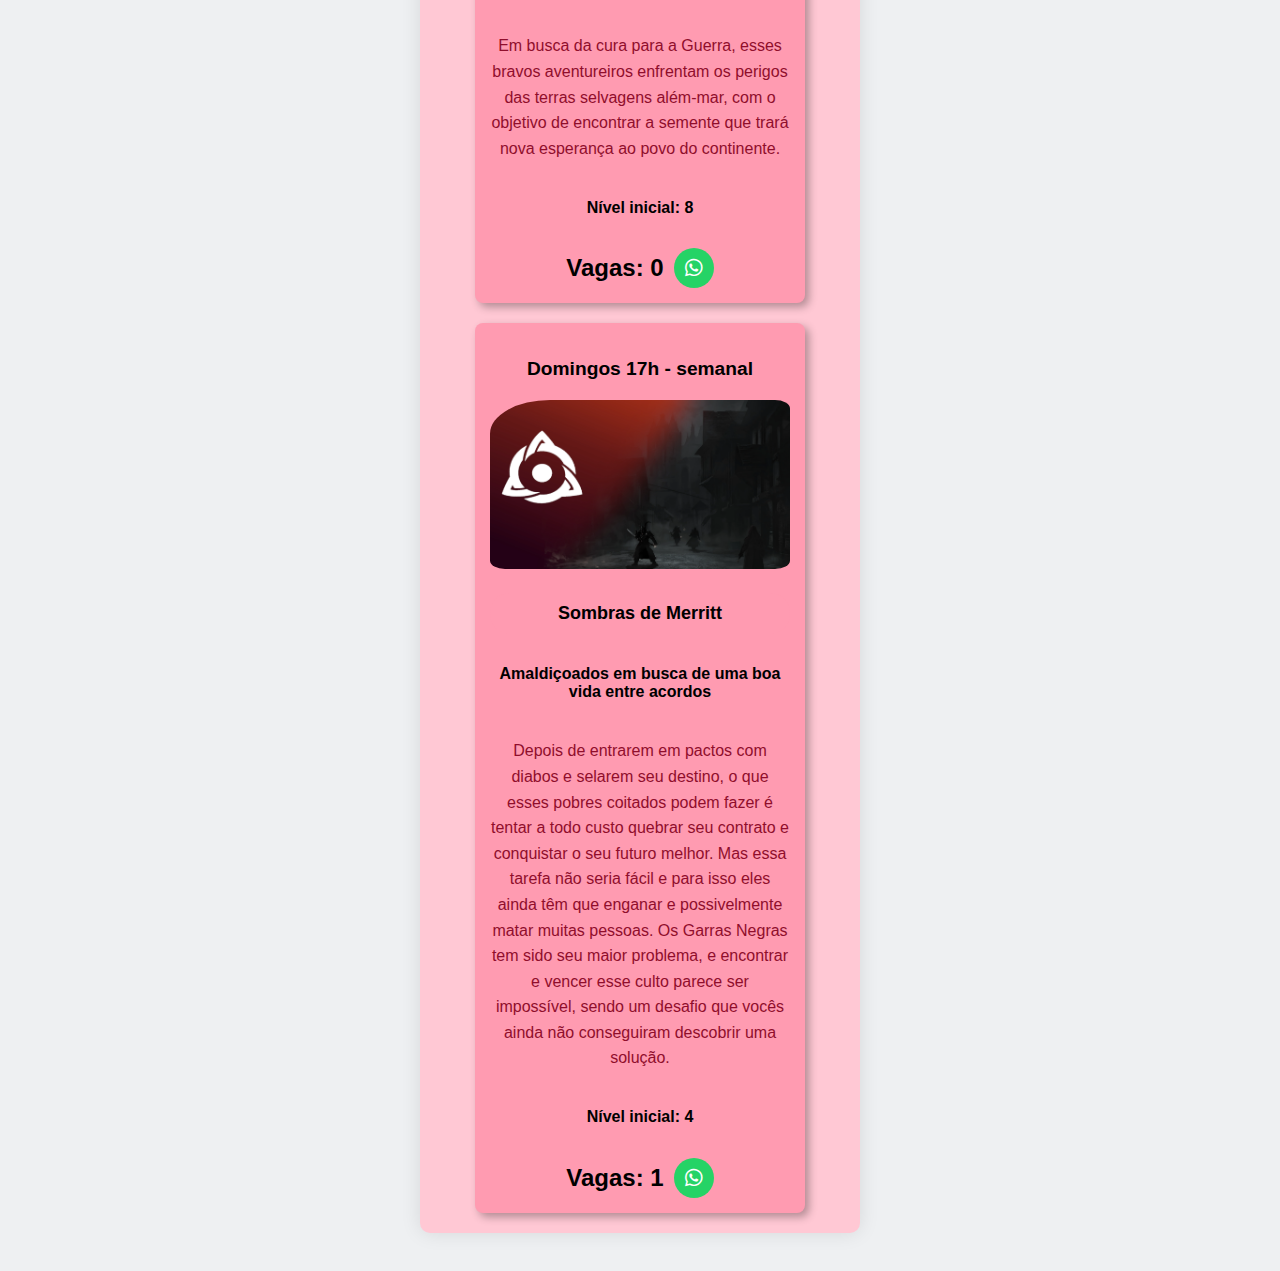
==== commit 0d56bcf0: "Atualizar o index-vagas.html" ====
--- a/index-vagas.html
+++ b/index-vagas.html
@@ -26,6 +26,28 @@
         </header>
         <section class="character-section">
             <div class="character">
+                <h3>Segundas 20h - semanal</h3>
+                <a href="/campanhas/index-tylea.html" class="character-link">
+                    <img src="img/logos/clear/logo-CoroaEscamas-clear.webp" alt="Coroa de Escamas" class="logos">
+                    <h3 class="link title">Coroa de Escamas</h3>
+                </a>
+                <h4>Os Escolhidos da Oráculo, Heróis de Tylea</h4>
+                <p>
+                    Em uma era de paz prolongada, os titãs retomaram sua força e impuseram sua vontade sobre as terras.
+                    Agora, heróis devem
+                    enfrentar Grandes Trabalhos e Desafios para provar que são verdadeiramente os salvadores de Tylea. Deixarem suas
+                    marcas na história e viverem como lendas.
+                </p>
+                <h4>Nível inicial: 1</h4>
+                <div class="vacancy-container">
+                    <h2>Vagas: 0</h2>
+                    <a href="https://wa.me/5551991866752?text=Ol%C3%A1!%0AVim%20para%20a%20vaga%20na%20campanha%20Coroa%20de%20Escamas%20da%20Quarta" class="whatsapp-button">
+                        <i class="fa-brands fa-whatsapp"></i>
+                    </a>
+                </div>
+            </div>
+
+            <div class="character">
                 <h3>Terças 20h - semanal</h3>
                 <a href="/campanhas/index-lampioes.html" class="character-link">
                     <img src="img/logos/clear/logo-LampioesLuz-clear.webp" alt="Lampiões da Luz" class="logos">
@@ -40,30 +62,8 @@
                 </p>
                 <h4>Nível inicial: 1</h4>
                 <div class="vacancy-container">
-                    <h2>Vagas: 3</h2>
+                    <h2>Vagas: 2</h2>
                     <a href="https://wa.me/5551991866752?text=Ol%C3%A1!%0AVim%20para%20a%20vaga%20na%20campanha%20Lampi%C3%B5es%20da%20Luz" class="whatsapp-button">
-                        <i class="fa-brands fa-whatsapp"></i>
-                    </a>
-                </div>
-            </div>
-
-            <div class="character">
-                <h3>Quartas 21h - semanal</h3>
-                <a href="/campanhas/index-tylea.html" class="character-link">
-                    <img src="img/logos/clear/logo-CoroaEscamas-clear.webp" alt="Coroa de Escamas" class="logos">
-                    <h3 class="link title">Heróis de Tylea</h3>
-                </a>
-                <h4>Os Escolhidos da Oráculo, Heróis de Tylea</h4>
-                <p>
-                    Em uma era de paz prolongada, os titãs retomaram sua força e impuseram sua vontade sobre as terras.
-                    Agora, heróis devem
-                    enfrentar Grandes Trabalhos e Desafios para provar que são verdadeiramente os salvadores de Tylea. Deixarem suas
-                    marcas na história e viverem como lendas.
-                </p>
-                <h4>Nível inicial: 1</h4>
-                <div class="vacancy-container">
-                    <h2>Vagas: 3</h2>
-                    <a href="https://wa.me/5551991866752?text=Ol%C3%A1!%0AVim%20para%20a%20vaga%20na%20campanha%20Coroa%20de%20Escamas%20da%20Quarta" class="whatsapp-button">
                         <i class="fa-brands fa-whatsapp"></i>
                     </a>
                 </div>
@@ -106,8 +106,30 @@
                 </p>
                 <h4>Nível inicial: 1</h4>
                 <div class="vacancy-container">
-                    <h2>Vagas: 2</h2>
+                    <h2>Vagas: 0</h2>
                     <a href="https://wa.me/5551991866752?text=Ol%C3%A1!%0AVim%20para%20a%20vaga%20na%20campanha%20Ca%C3%A7adores%20Ducais%20de%20Sábado" class="whatsapp-button">
+                        <i class="fa-brands fa-whatsapp"></i>
+                    </a>
+                </div>
+            </div>
+
+            <div class="character">
+                <h3>Quartas 21h - semanal</h3>
+                <a href="/campanhas/index-tylea.html" class="character-link">
+                    <img src="img/logos/clear/logo-CoroaEscamas-clear.webp" alt="Coroa de Escamas" class="logos">
+                    <h3 class="link title">Heróis de Tylea</h3>
+                </a>
+                <h4>Os Escolhidos da Oráculo, Heróis de Tylea</h4>
+                <p>
+                    Em uma era de paz prolongada, os titãs retomaram sua força e impuseram sua vontade sobre as terras.
+                    Agora, heróis devem
+                    enfrentar Grandes Trabalhos e Desafios para provar que são verdadeiramente os salvadores de Tylea. Deixarem suas
+                    marcas na história e viverem como lendas.
+                </p>
+                <h4>Nível inicial: 1</h4>
+                <div class="vacancy-container">
+                    <h2>Vagas: 0</h2>
+                    <a href="https://wa.me/5551991866752?text=Ol%C3%A1!%0AVim%20para%20a%20vaga%20na%20campanha%20Coroa%20de%20Escamas%20da%20Quarta" class="whatsapp-button">
                         <i class="fa-brands fa-whatsapp"></i>
                     </a>
                 </div>
@@ -124,7 +146,7 @@
                     Em busca da cura para a Guerra, esses bravos aventureiros enfrentam os perigos das terras selvagens além-mar, com
                     o objetivo de encontrar a semente que trará nova esperança ao povo do continente.
                 </p>
-                <h4>Nível inicial: 1</h4>
+                <h4>Nível inicial: 8</h4>
                 <div class="vacancy-container">
                     <h2>Vagas: 0</h2>
                     <a href="https://wa.me/5551991866752?text=Ol%C3%A1!%20Vim%20para%20a%20vaga%20na%20campanha%20Selvagem%20Apios%20da%20Quinta" class="whatsapp-button">
@@ -149,7 +171,7 @@
                 </p>
                 <h4>Nível inicial: 4</h4>
                 <div class="vacancy-container">
-                    <h2>Vagas: 0</h2>
+                    <h2>Vagas: 1</h2>
                     <a href="https://wa.me/5551991866752?text=Ol%C3%A1!%0AVim%20para%20a%20vaga%20na%20campanha%20Sombras%20de%20Merritt" class="whatsapp-button">
                         <i class="fa-brands fa-whatsapp"></i>
                     </a>
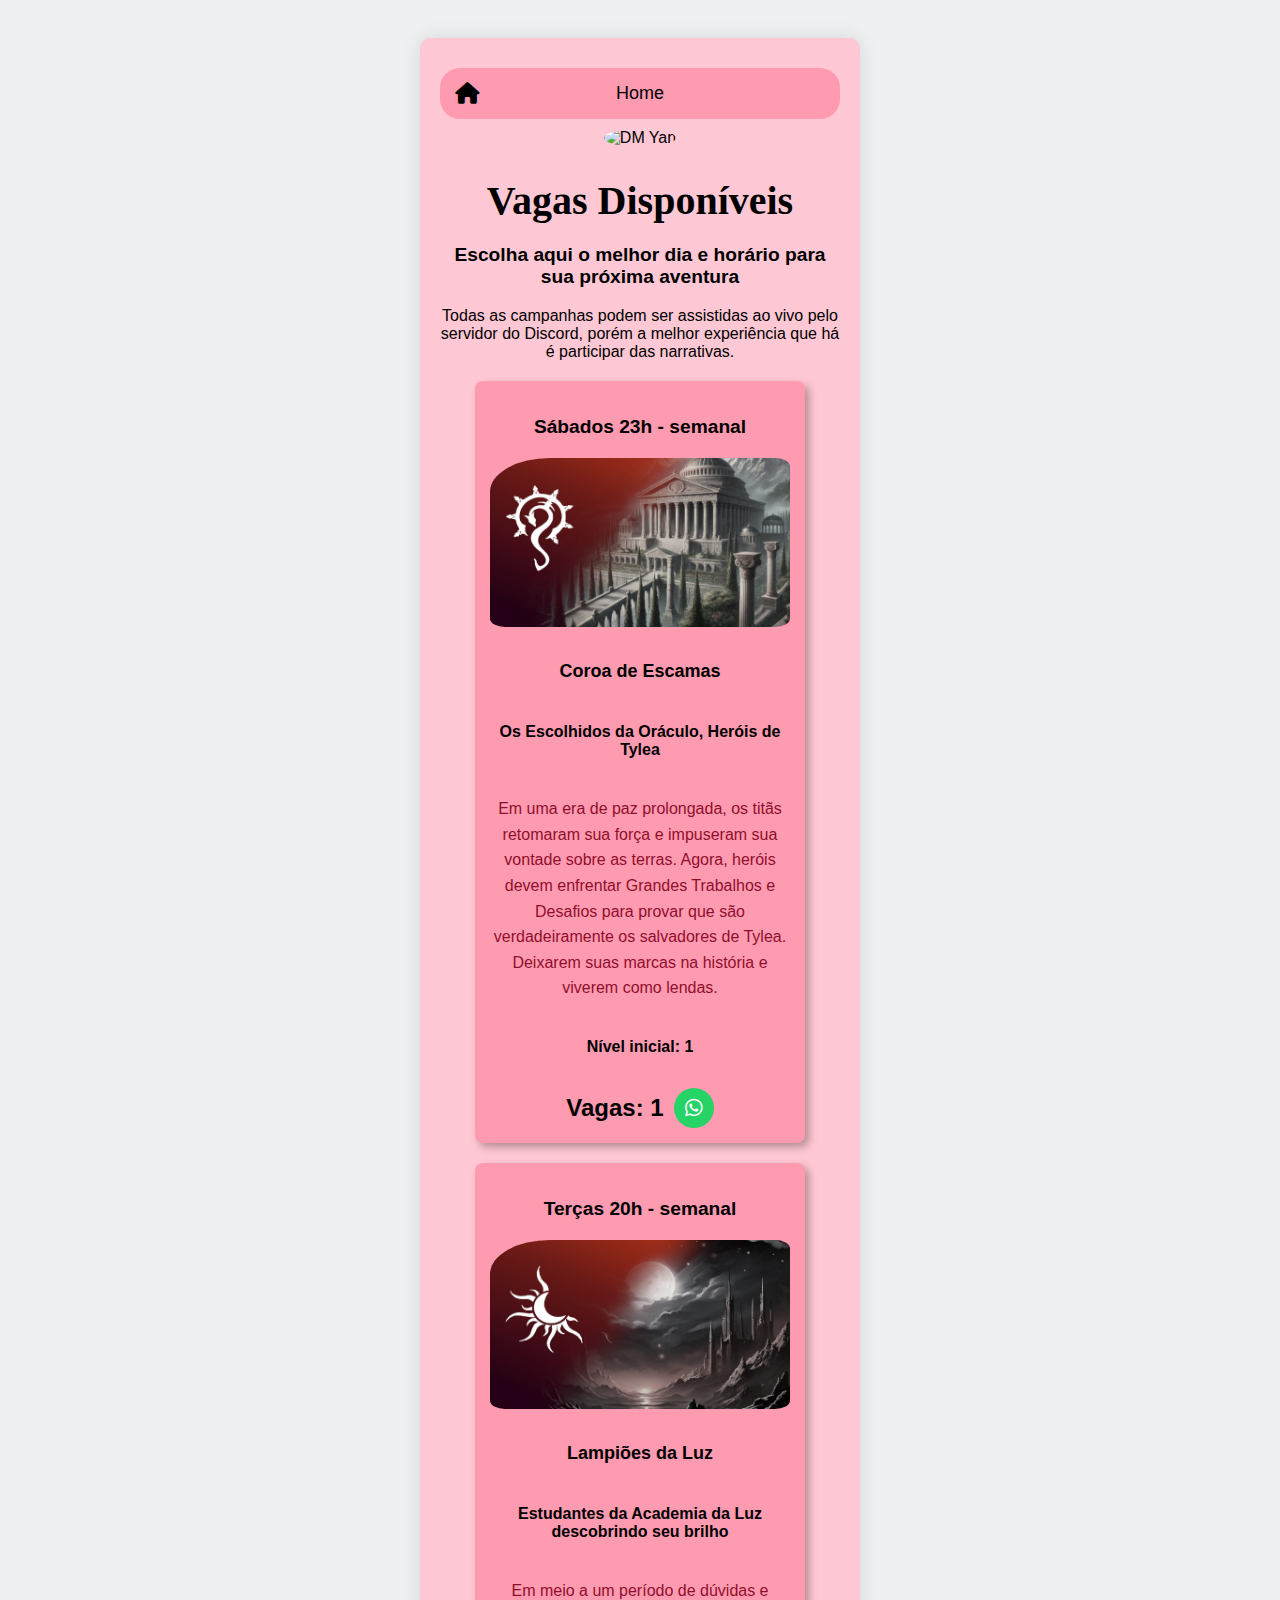
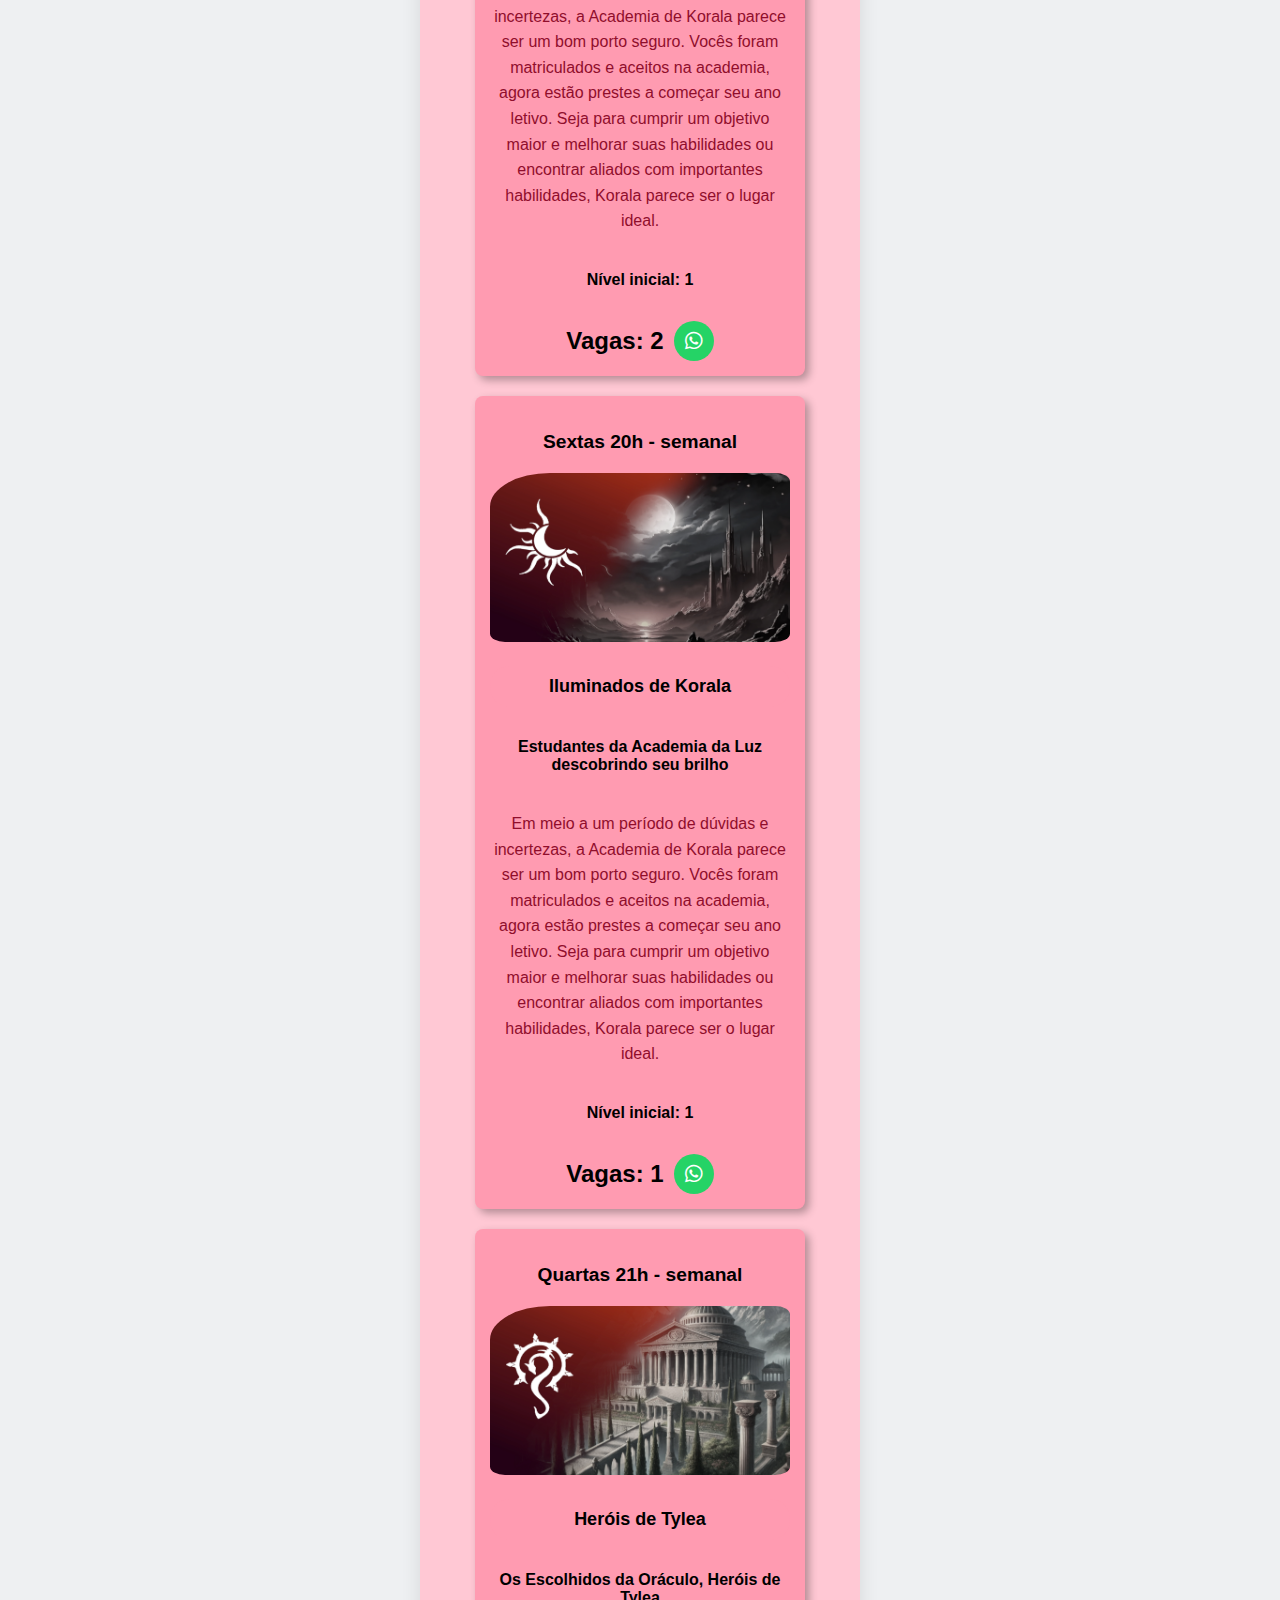
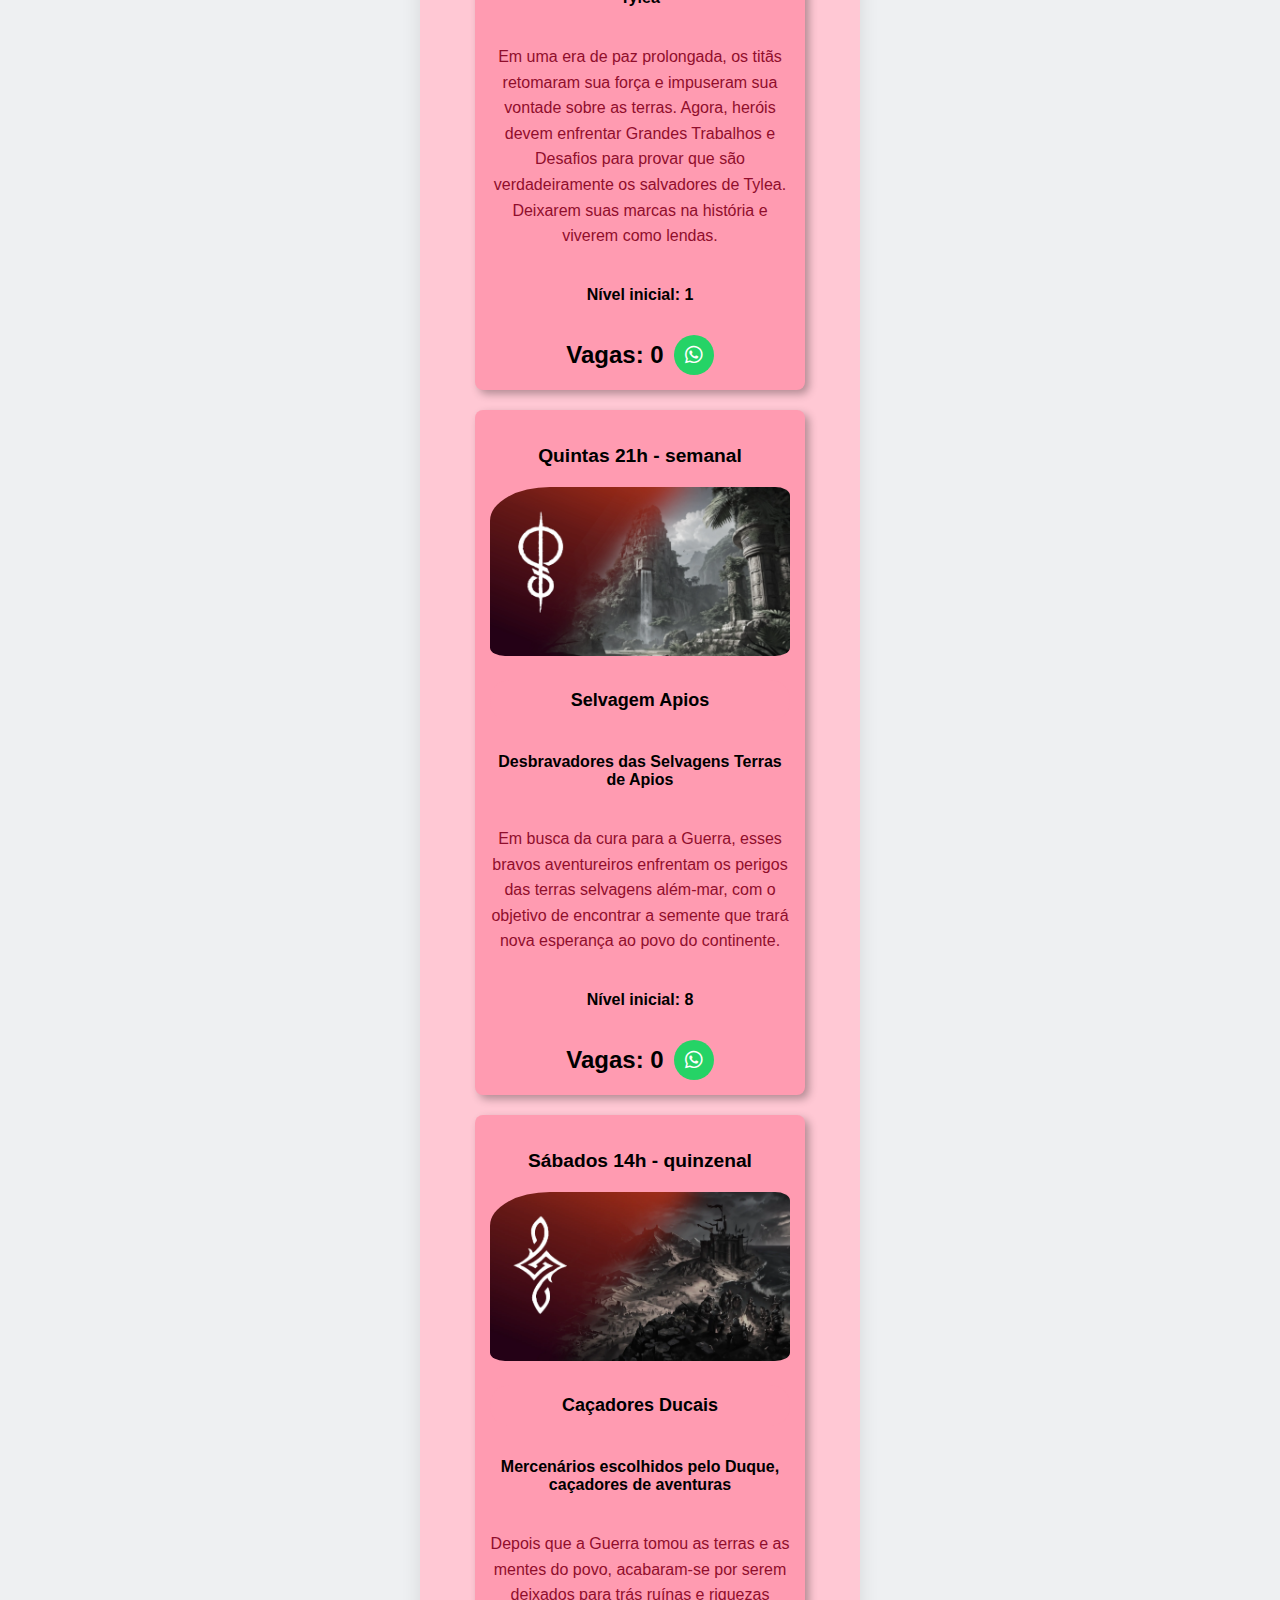
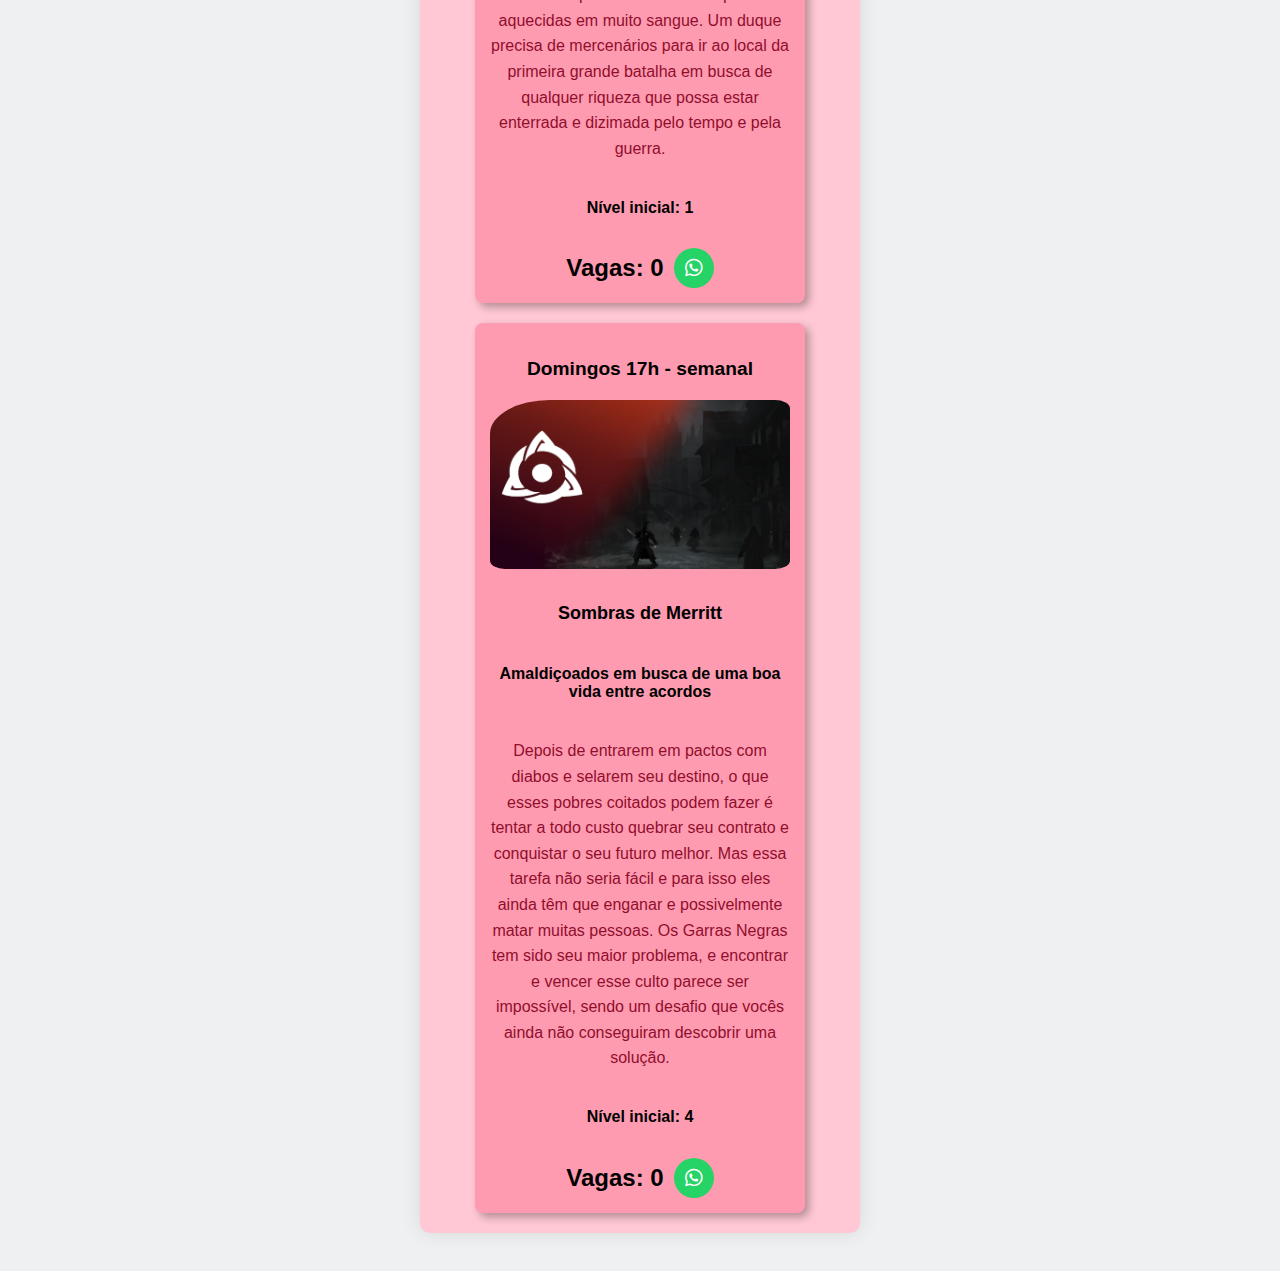
==== commit ebe3f319: "alter vagas" ====
--- a/index-vagas.html
+++ b/index-vagas.html
@@ -26,7 +26,7 @@
         </header>
         <section class="character-section">
             <div class="character">
-                <h3>Segundas 20h - semanal</h3>
+                <h3>Sábados 23h - semanal</h3>
                 <a href="/campanhas/index-tylea.html" class="character-link">
                     <img src="img/logos/clear/logo-CoroaEscamas-clear.webp" alt="Coroa de Escamas" class="logos">
                     <h3 class="link title">Coroa de Escamas</h3>
@@ -40,7 +40,7 @@
                 </p>
                 <h4>Nível inicial: 1</h4>
                 <div class="vacancy-container">
-                    <h2>Vagas: 0</h2>
+                    <h2>Vagas: 1</h2>
                     <a href="https://wa.me/5551991866752?text=Ol%C3%A1!%0AVim%20para%20a%20vaga%20na%20campanha%20Coroa%20de%20Escamas%20da%20Quarta" class="whatsapp-button">
                         <i class="fa-brands fa-whatsapp"></i>
                     </a>
@@ -92,28 +92,6 @@
             </div>
 
             <div class="character">
-                <h3>Sábados 14h - quinzenal</h3>
-                <a href="/campanhas/index-cacadores.html" class="character-link">
-                    <img src="img/logos/clear/logo-CacadoresDucais-clear.webp" alt="Caçadores Ducais" class="logos">
-                    <h3 class="link title">Caçadores Ducais</h3>
-                </a>
-                <h4>Mercenários escolhidos pelo Duque, caçadores de aventuras</h4>
-                <p>
-                    Depois que a Guerra tomou as terras e as mentes do povo, acabaram-se por serem deixados para trás
-                    ruínas e riquezas aquecidas em muito sangue. Um duque precisa de mercenários para ir ao local
-                    da primeira grande batalha em busca de qualquer riqueza que possa estar enterrada e dizimada pelo tempo
-                    e pela guerra.
-                </p>
-                <h4>Nível inicial: 1</h4>
-                <div class="vacancy-container">
-                    <h2>Vagas: 0</h2>
-                    <a href="https://wa.me/5551991866752?text=Ol%C3%A1!%0AVim%20para%20a%20vaga%20na%20campanha%20Ca%C3%A7adores%20Ducais%20de%20Sábado" class="whatsapp-button">
-                        <i class="fa-brands fa-whatsapp"></i>
-                    </a>
-                </div>
-            </div>
-
-            <div class="character">
                 <h3>Quartas 21h - semanal</h3>
                 <a href="/campanhas/index-tylea.html" class="character-link">
                     <img src="img/logos/clear/logo-CoroaEscamas-clear.webp" alt="Coroa de Escamas" class="logos">
@@ -156,6 +134,28 @@
             </div>
 
             <div class="character">
+                <h3>Sábados 14h - quinzenal</h3>
+                <a href="/campanhas/index-cacadores.html" class="character-link">
+                    <img src="img/logos/clear/logo-CacadoresDucais-clear.webp" alt="Caçadores Ducais" class="logos">
+                    <h3 class="link title">Caçadores Ducais</h3>
+                </a>
+                <h4>Mercenários escolhidos pelo Duque, caçadores de aventuras</h4>
+                <p>
+                    Depois que a Guerra tomou as terras e as mentes do povo, acabaram-se por serem deixados para trás
+                    ruínas e riquezas aquecidas em muito sangue. Um duque precisa de mercenários para ir ao local
+                    da primeira grande batalha em busca de qualquer riqueza que possa estar enterrada e dizimada pelo tempo
+                    e pela guerra.
+                </p>
+                <h4>Nível inicial: 1</h4>
+                <div class="vacancy-container">
+                    <h2>Vagas: 0</h2>
+                    <a href="https://wa.me/5551991866752?text=Ol%C3%A1!%0AVim%20para%20a%20vaga%20na%20campanha%20Ca%C3%A7adores%20Ducais%20de%20Sábado" class="whatsapp-button">
+                        <i class="fa-brands fa-whatsapp"></i>
+                    </a>
+                </div>
+            </div>
+
+            <div class="character">
                 <h3>Domingos 17h - semanal</h3>
                 <a href="/campanhas/index-merritt.html" class="character-link">
                     <img src="img/logos/clear/logo-SombrasMerritt-clear.webp" alt="Sombras de Merritt" class="logos">
@@ -171,7 +171,7 @@
                 </p>
                 <h4>Nível inicial: 4</h4>
                 <div class="vacancy-container">
-                    <h2>Vagas: 1</h2>
+                    <h2>Vagas: 0</h2>
                     <a href="https://wa.me/5551991866752?text=Ol%C3%A1!%0AVim%20para%20a%20vaga%20na%20campanha%20Sombras%20de%20Merritt" class="whatsapp-button">
                         <i class="fa-brands fa-whatsapp"></i>
                     </a>
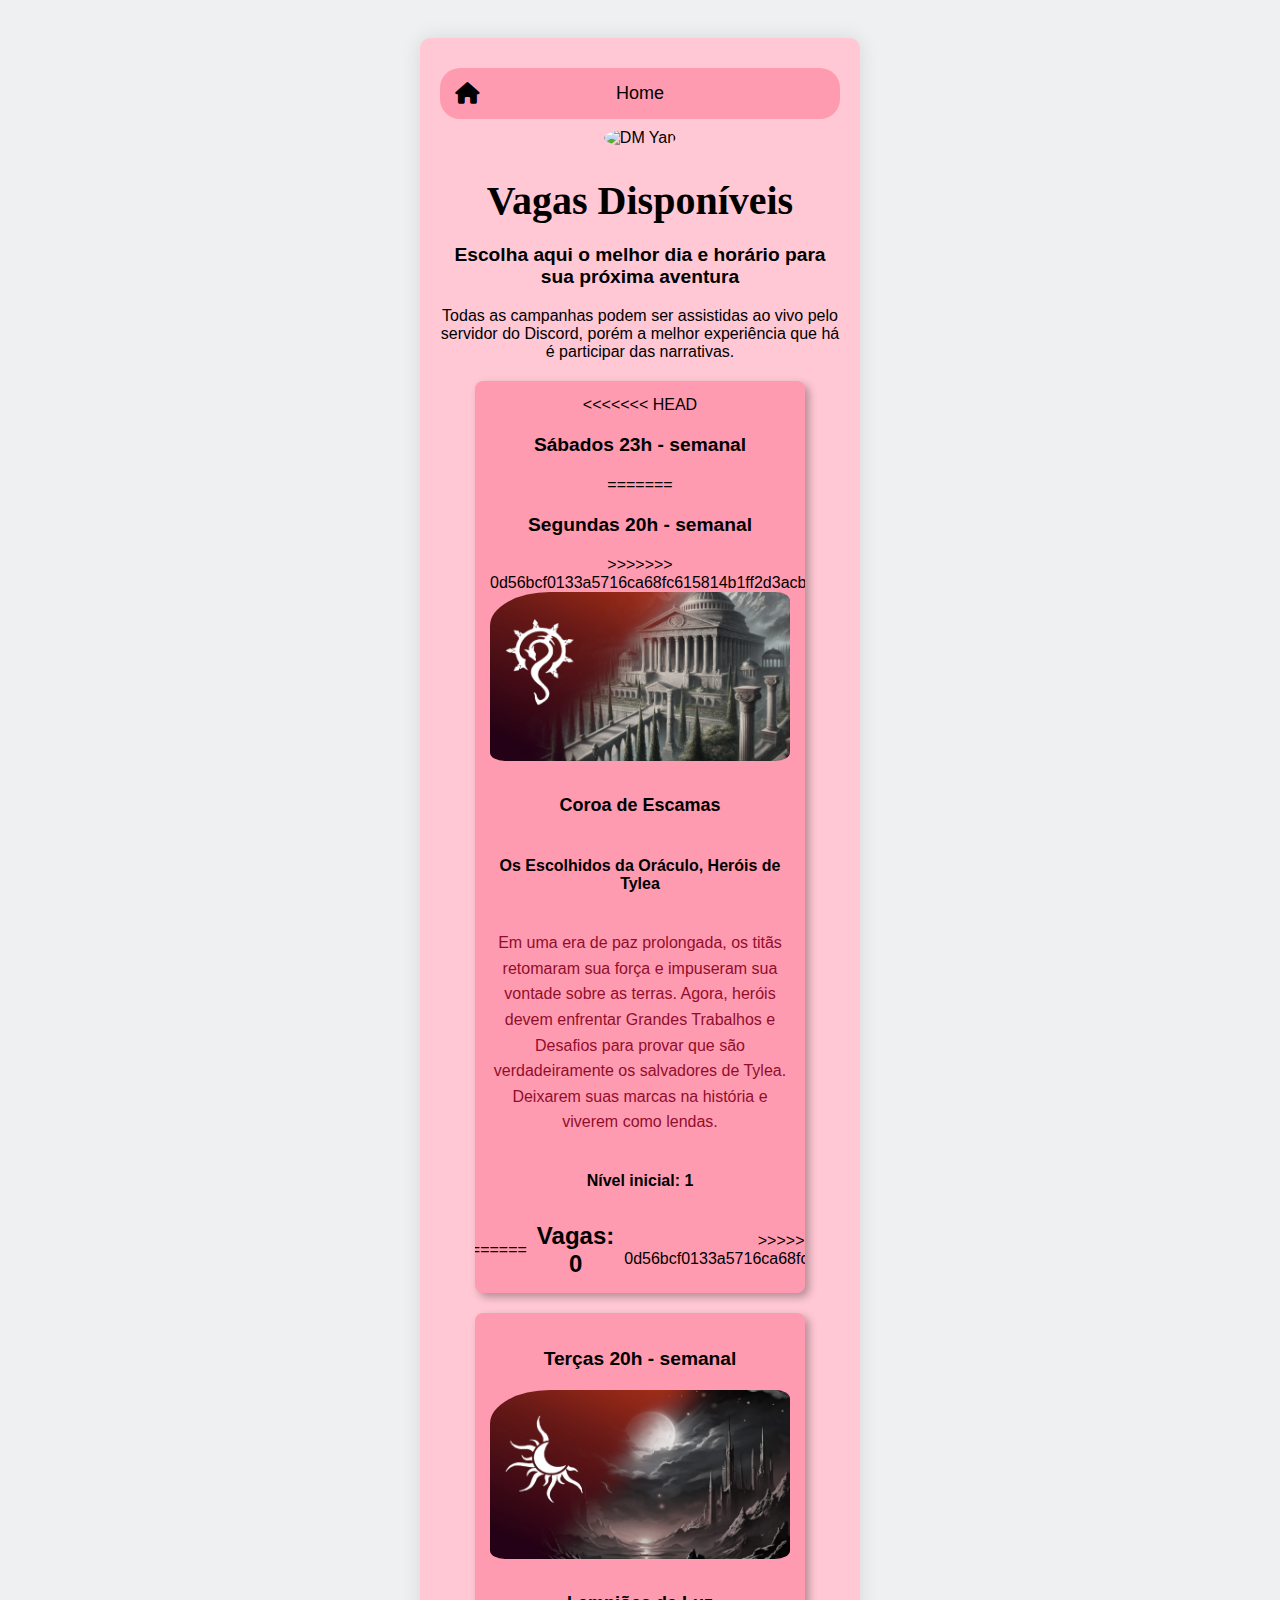
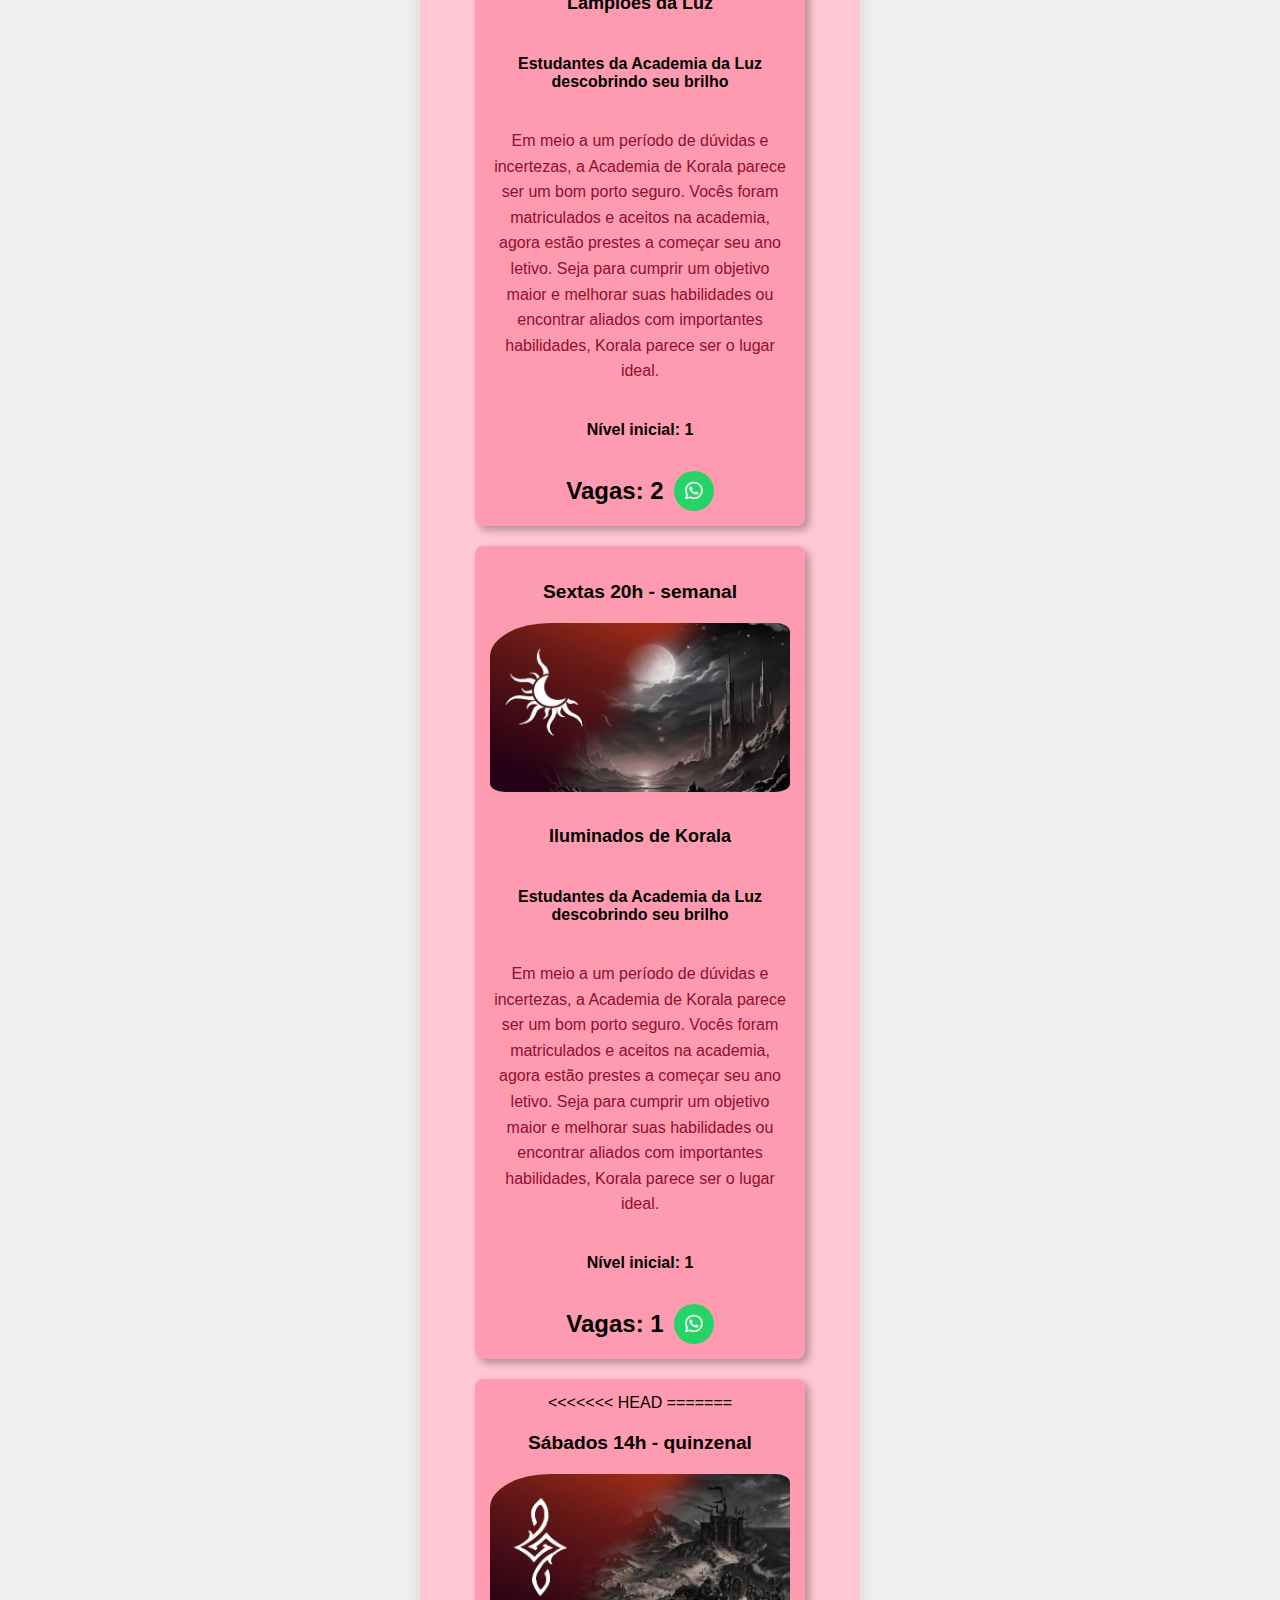
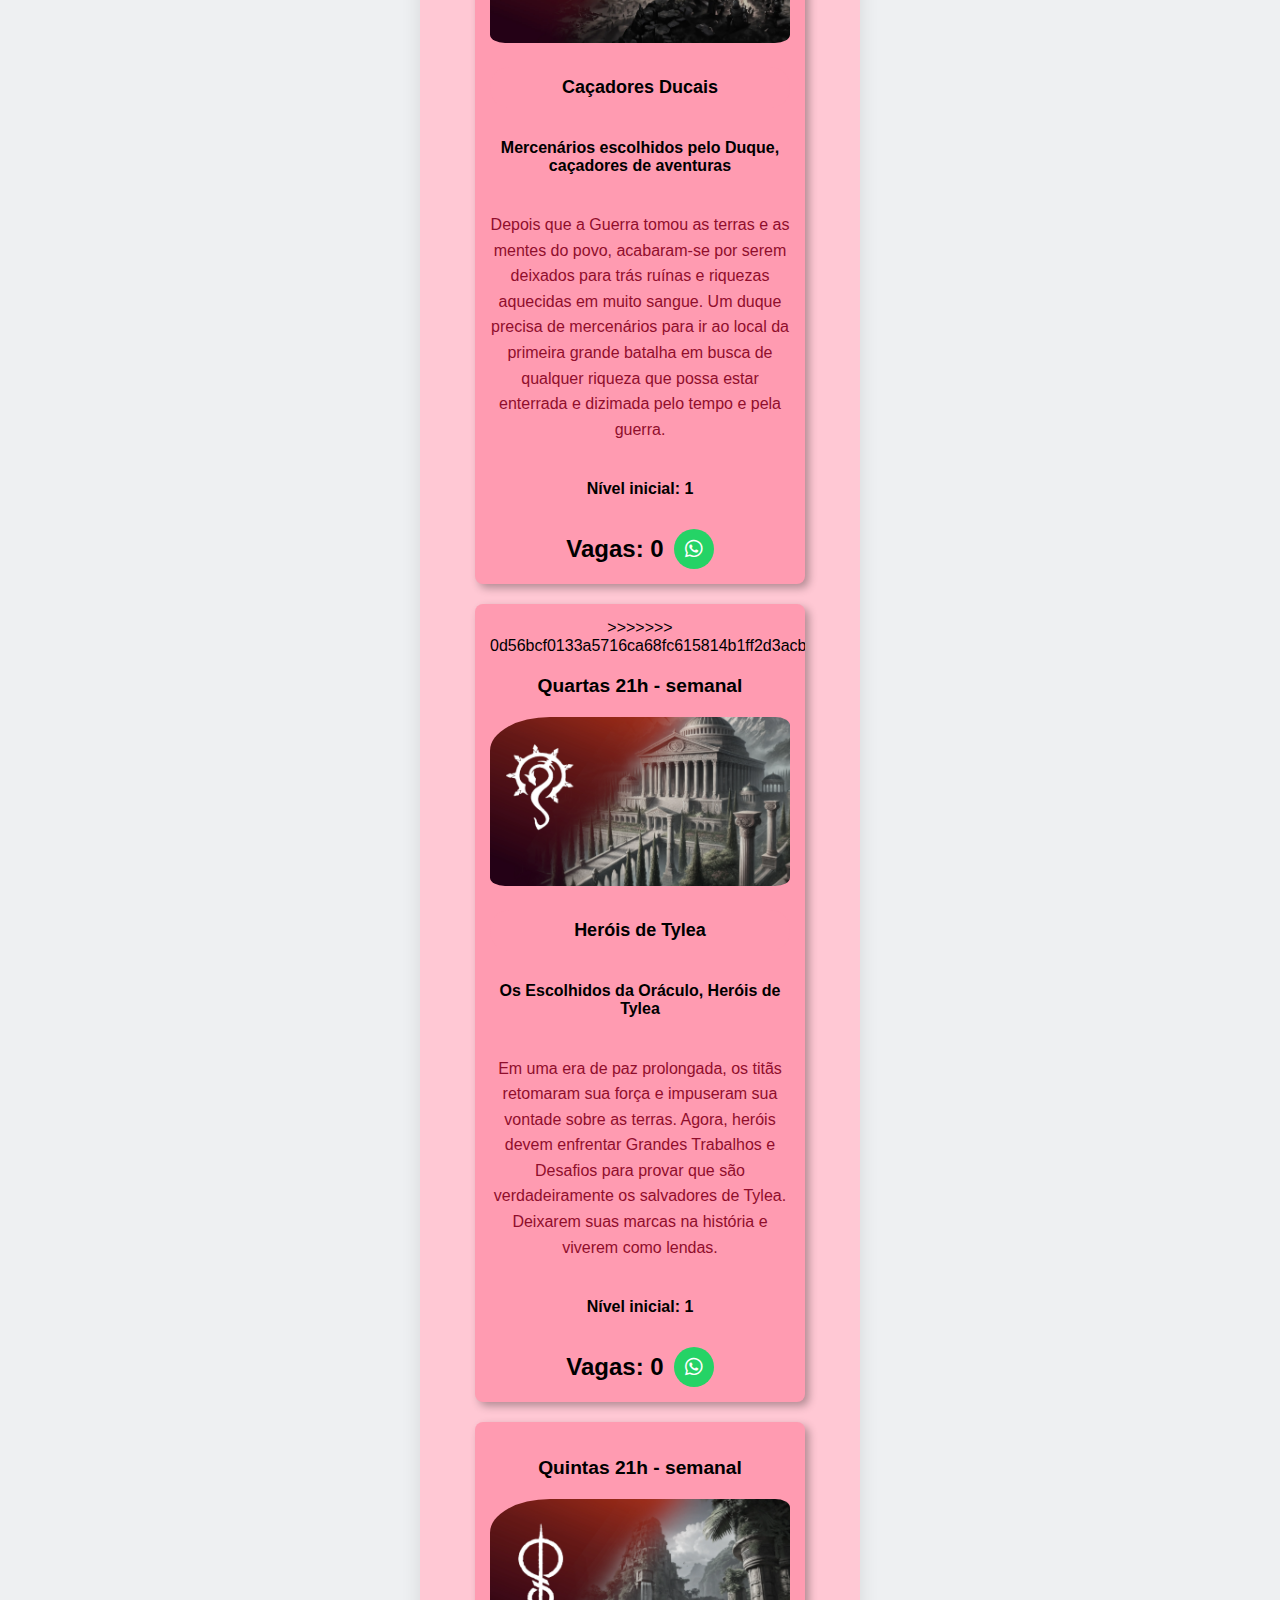
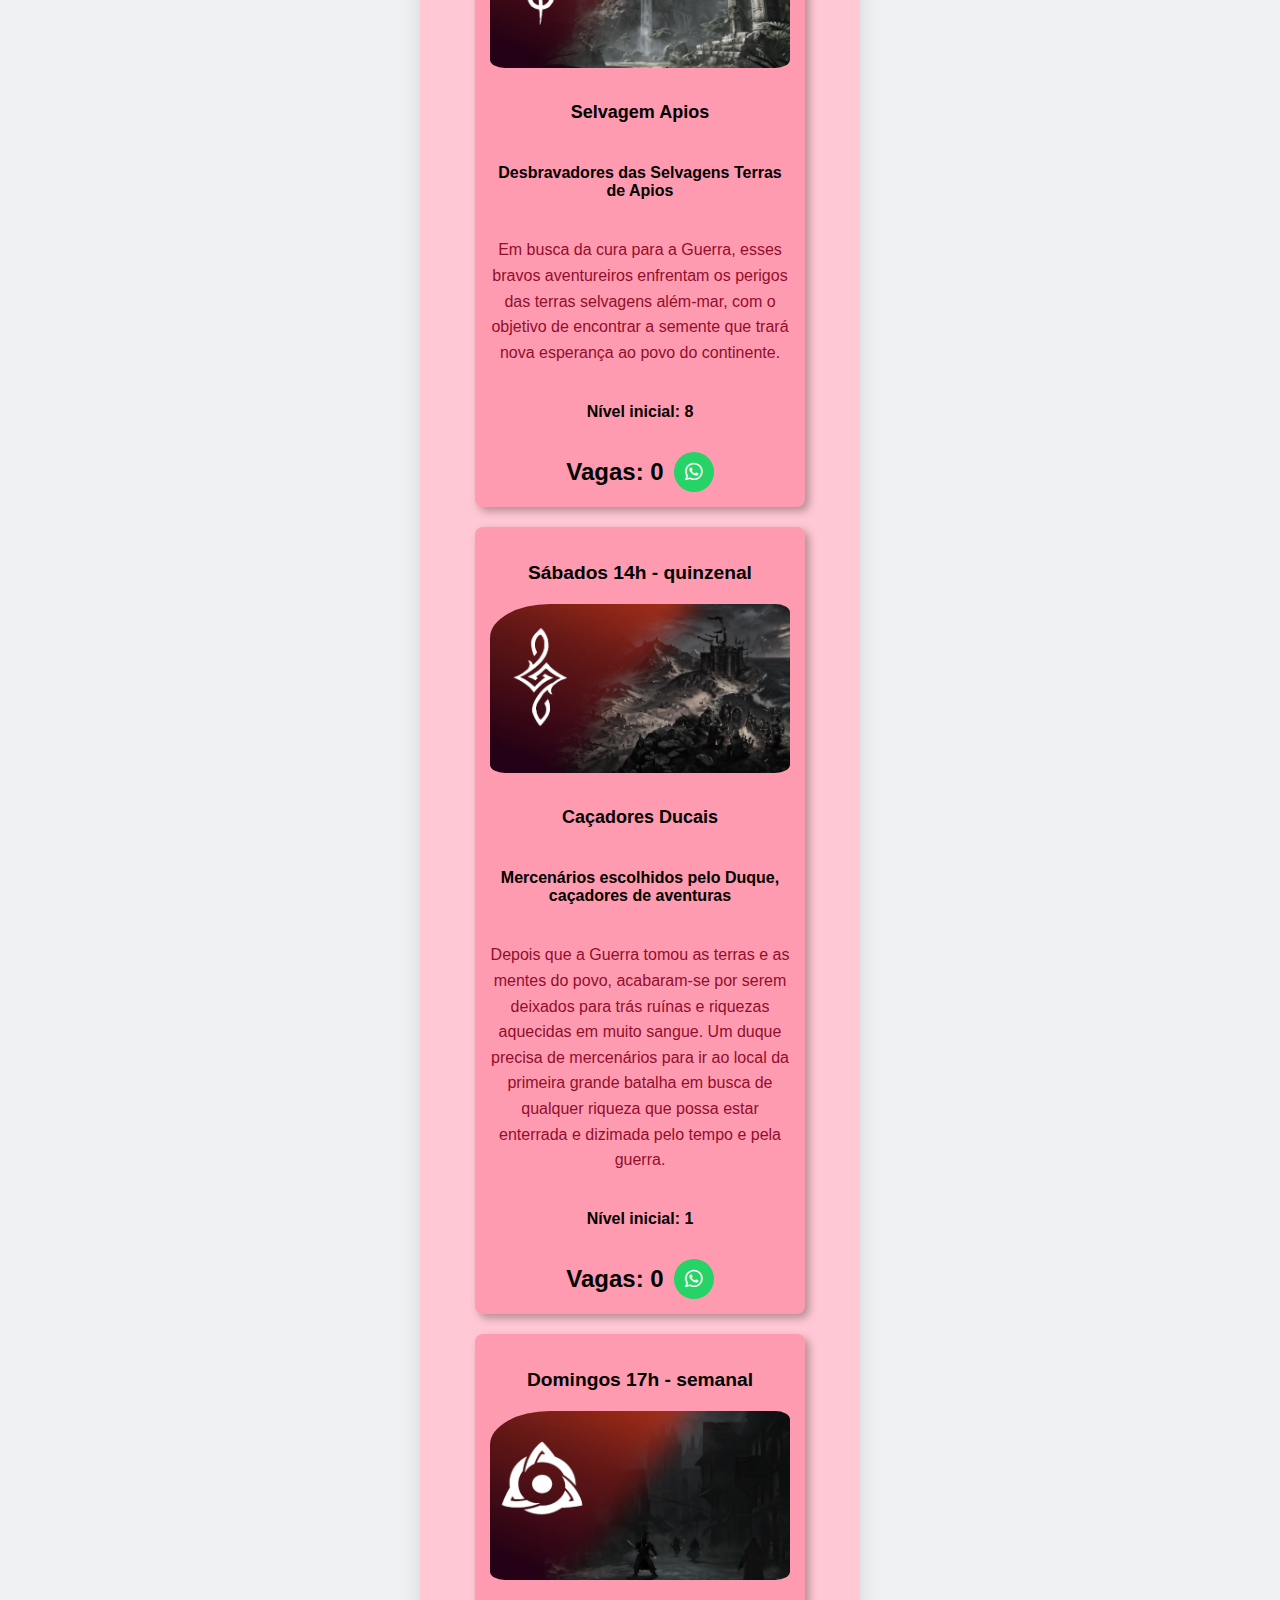
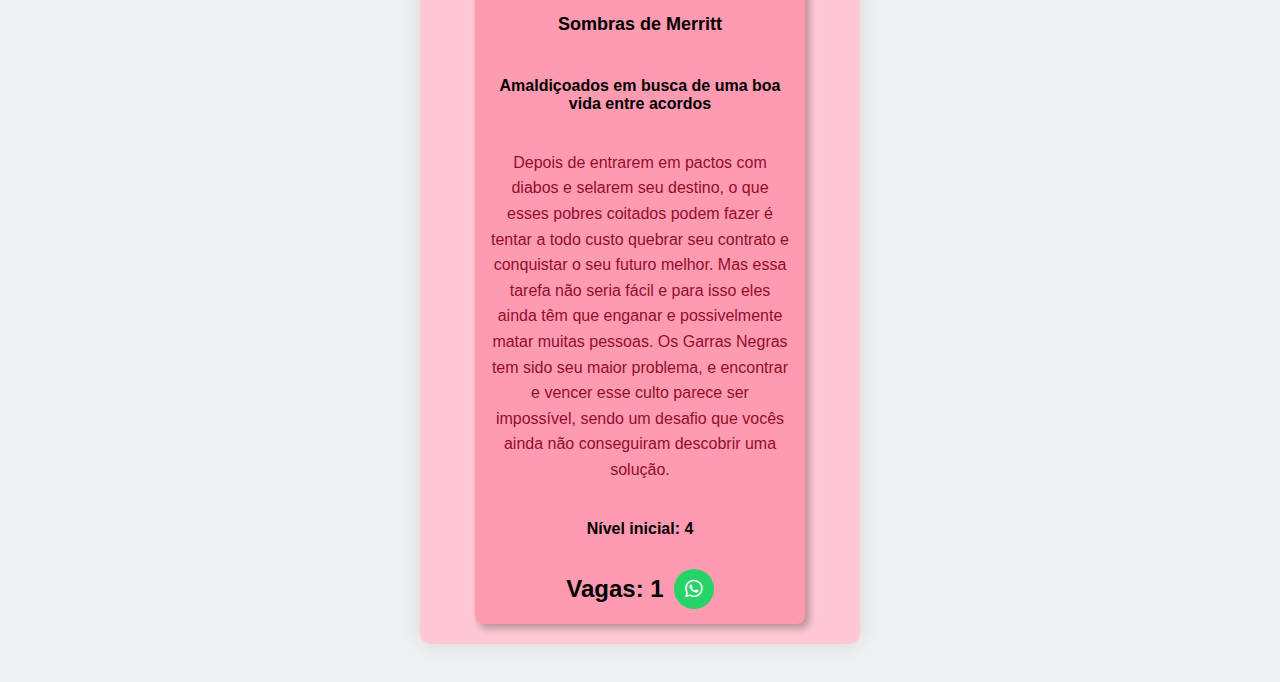
==== commit ef91850f: "Merge branch 'main' of https://github.com/YBraga35/Ybraga35.github.io" ====
--- a/index-vagas.html
+++ b/index-vagas.html
@@ -26,7 +26,11 @@
         </header>
         <section class="character-section">
             <div class="character">
+<<<<<<< HEAD
                 <h3>Sábados 23h - semanal</h3>
+=======
+                <h3>Segundas 20h - semanal</h3>
+>>>>>>> 0d56bcf0133a5716ca68fc615814b1ff2d3acbcc
                 <a href="/campanhas/index-tylea.html" class="character-link">
                     <img src="img/logos/clear/logo-CoroaEscamas-clear.webp" alt="Coroa de Escamas" class="logos">
                     <h3 class="link title">Coroa de Escamas</h3>
@@ -40,7 +44,11 @@
                 </p>
                 <h4>Nível inicial: 1</h4>
                 <div class="vacancy-container">
+<<<<<<< HEAD
                     <h2>Vagas: 1</h2>
+=======
+                    <h2>Vagas: 0</h2>
+>>>>>>> 0d56bcf0133a5716ca68fc615814b1ff2d3acbcc
                     <a href="https://wa.me/5551991866752?text=Ol%C3%A1!%0AVim%20para%20a%20vaga%20na%20campanha%20Coroa%20de%20Escamas%20da%20Quarta" class="whatsapp-button">
                         <i class="fa-brands fa-whatsapp"></i>
                     </a>
@@ -92,6 +100,31 @@
             </div>
 
             <div class="character">
+<<<<<<< HEAD
+=======
+                <h3>Sábados 14h - quinzenal</h3>
+                <a href="/campanhas/index-cacadores.html" class="character-link">
+                    <img src="img/logos/clear/logo-CacadoresDucais-clear.webp" alt="Caçadores Ducais" class="logos">
+                    <h3 class="link title">Caçadores Ducais</h3>
+                </a>
+                <h4>Mercenários escolhidos pelo Duque, caçadores de aventuras</h4>
+                <p>
+                    Depois que a Guerra tomou as terras e as mentes do povo, acabaram-se por serem deixados para trás
+                    ruínas e riquezas aquecidas em muito sangue. Um duque precisa de mercenários para ir ao local
+                    da primeira grande batalha em busca de qualquer riqueza que possa estar enterrada e dizimada pelo tempo
+                    e pela guerra.
+                </p>
+                <h4>Nível inicial: 1</h4>
+                <div class="vacancy-container">
+                    <h2>Vagas: 0</h2>
+                    <a href="https://wa.me/5551991866752?text=Ol%C3%A1!%0AVim%20para%20a%20vaga%20na%20campanha%20Ca%C3%A7adores%20Ducais%20de%20Sábado" class="whatsapp-button">
+                        <i class="fa-brands fa-whatsapp"></i>
+                    </a>
+                </div>
+            </div>
+
+            <div class="character">
+>>>>>>> 0d56bcf0133a5716ca68fc615814b1ff2d3acbcc
                 <h3>Quartas 21h - semanal</h3>
                 <a href="/campanhas/index-tylea.html" class="character-link">
                     <img src="img/logos/clear/logo-CoroaEscamas-clear.webp" alt="Coroa de Escamas" class="logos">
@@ -171,7 +204,7 @@
                 </p>
                 <h4>Nível inicial: 4</h4>
                 <div class="vacancy-container">
-                    <h2>Vagas: 0</h2>
+                    <h2>Vagas: 1</h2>
                     <a href="https://wa.me/5551991866752?text=Ol%C3%A1!%0AVim%20para%20a%20vaga%20na%20campanha%20Sombras%20de%20Merritt" class="whatsapp-button">
                         <i class="fa-brands fa-whatsapp"></i>
                     </a>
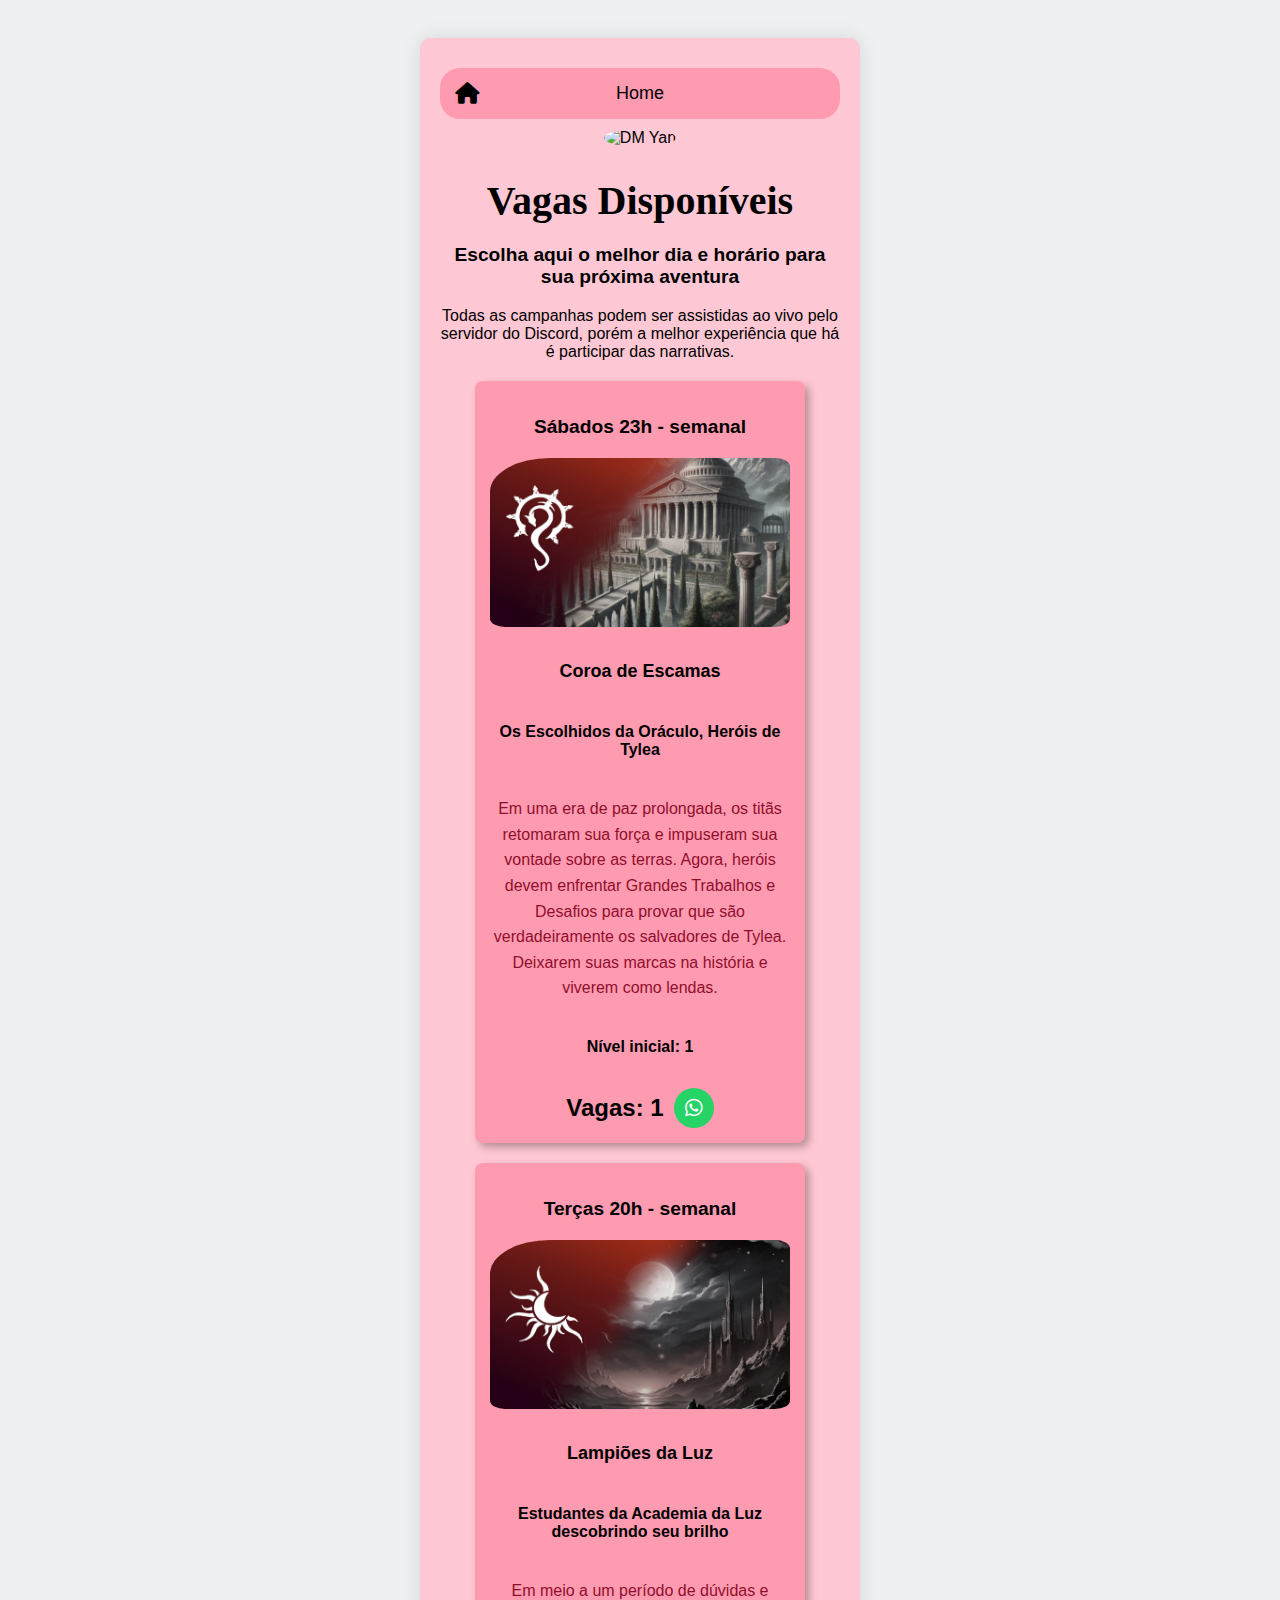
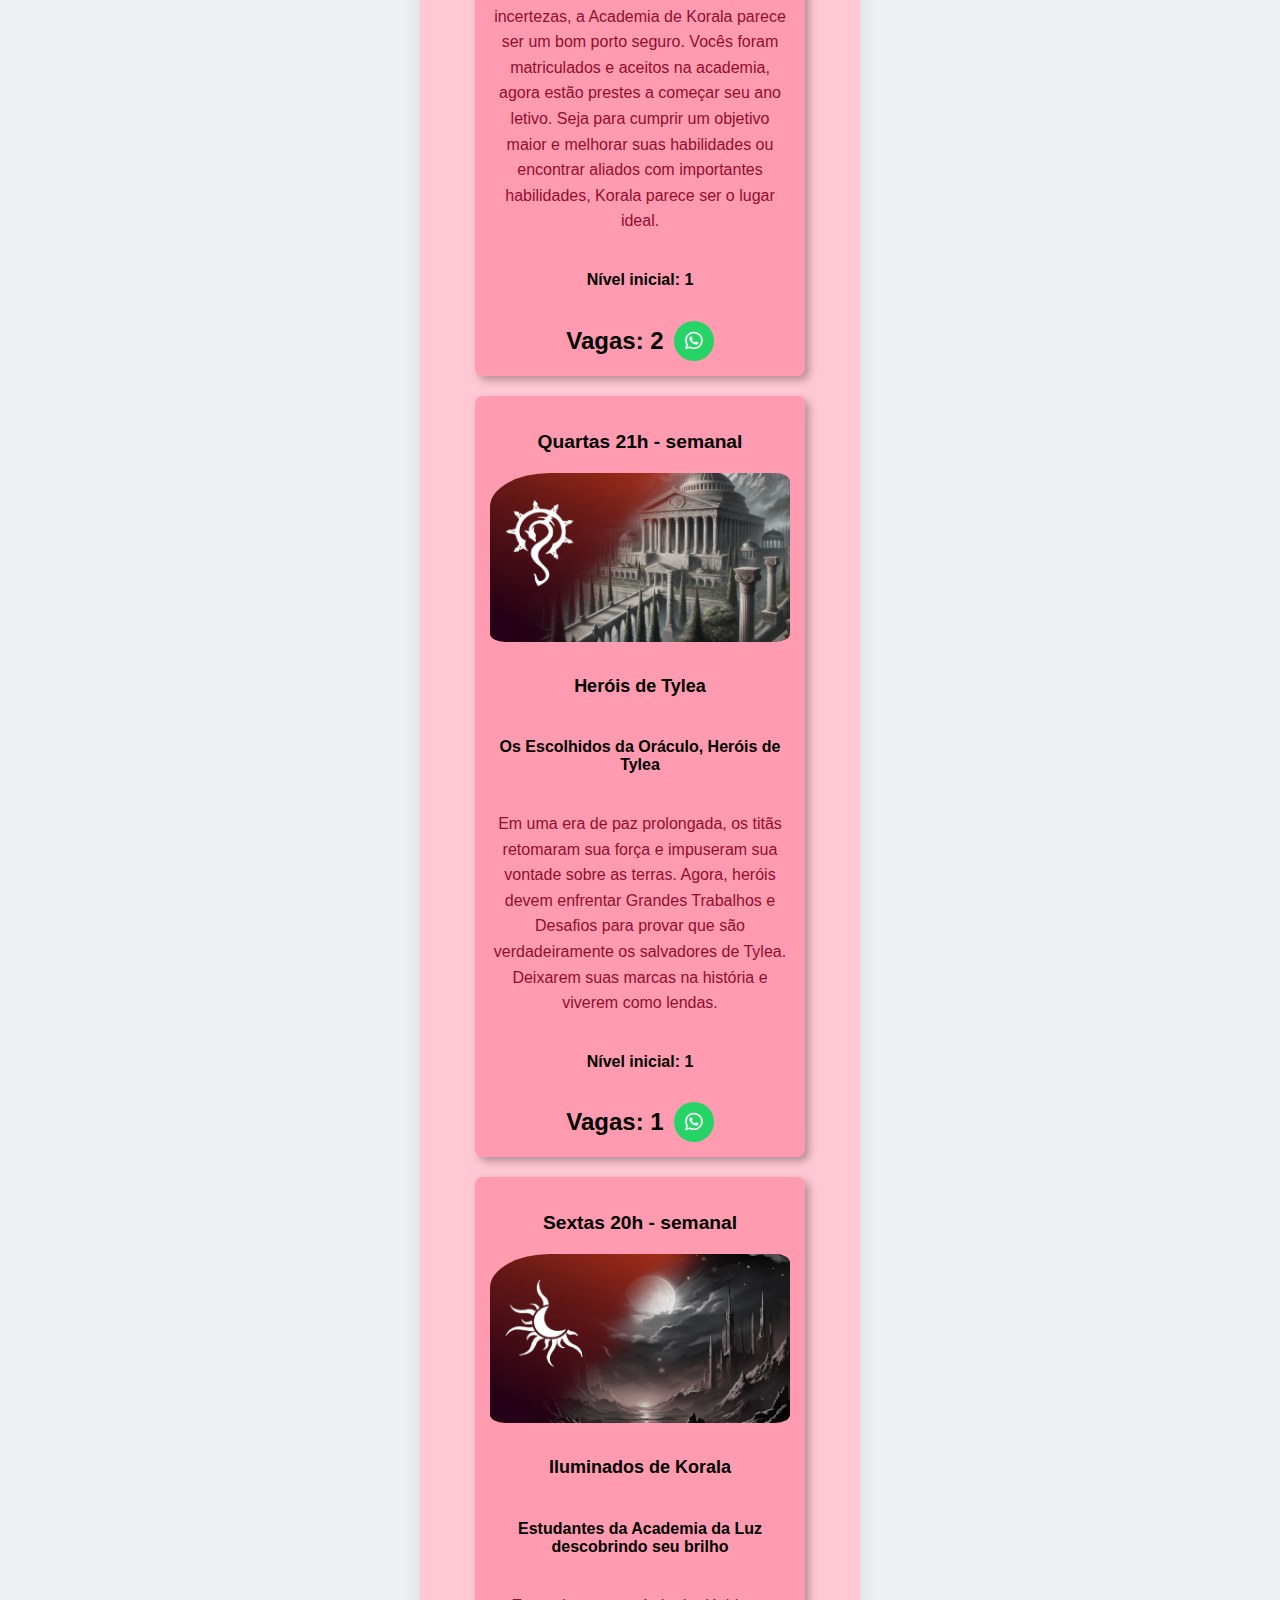
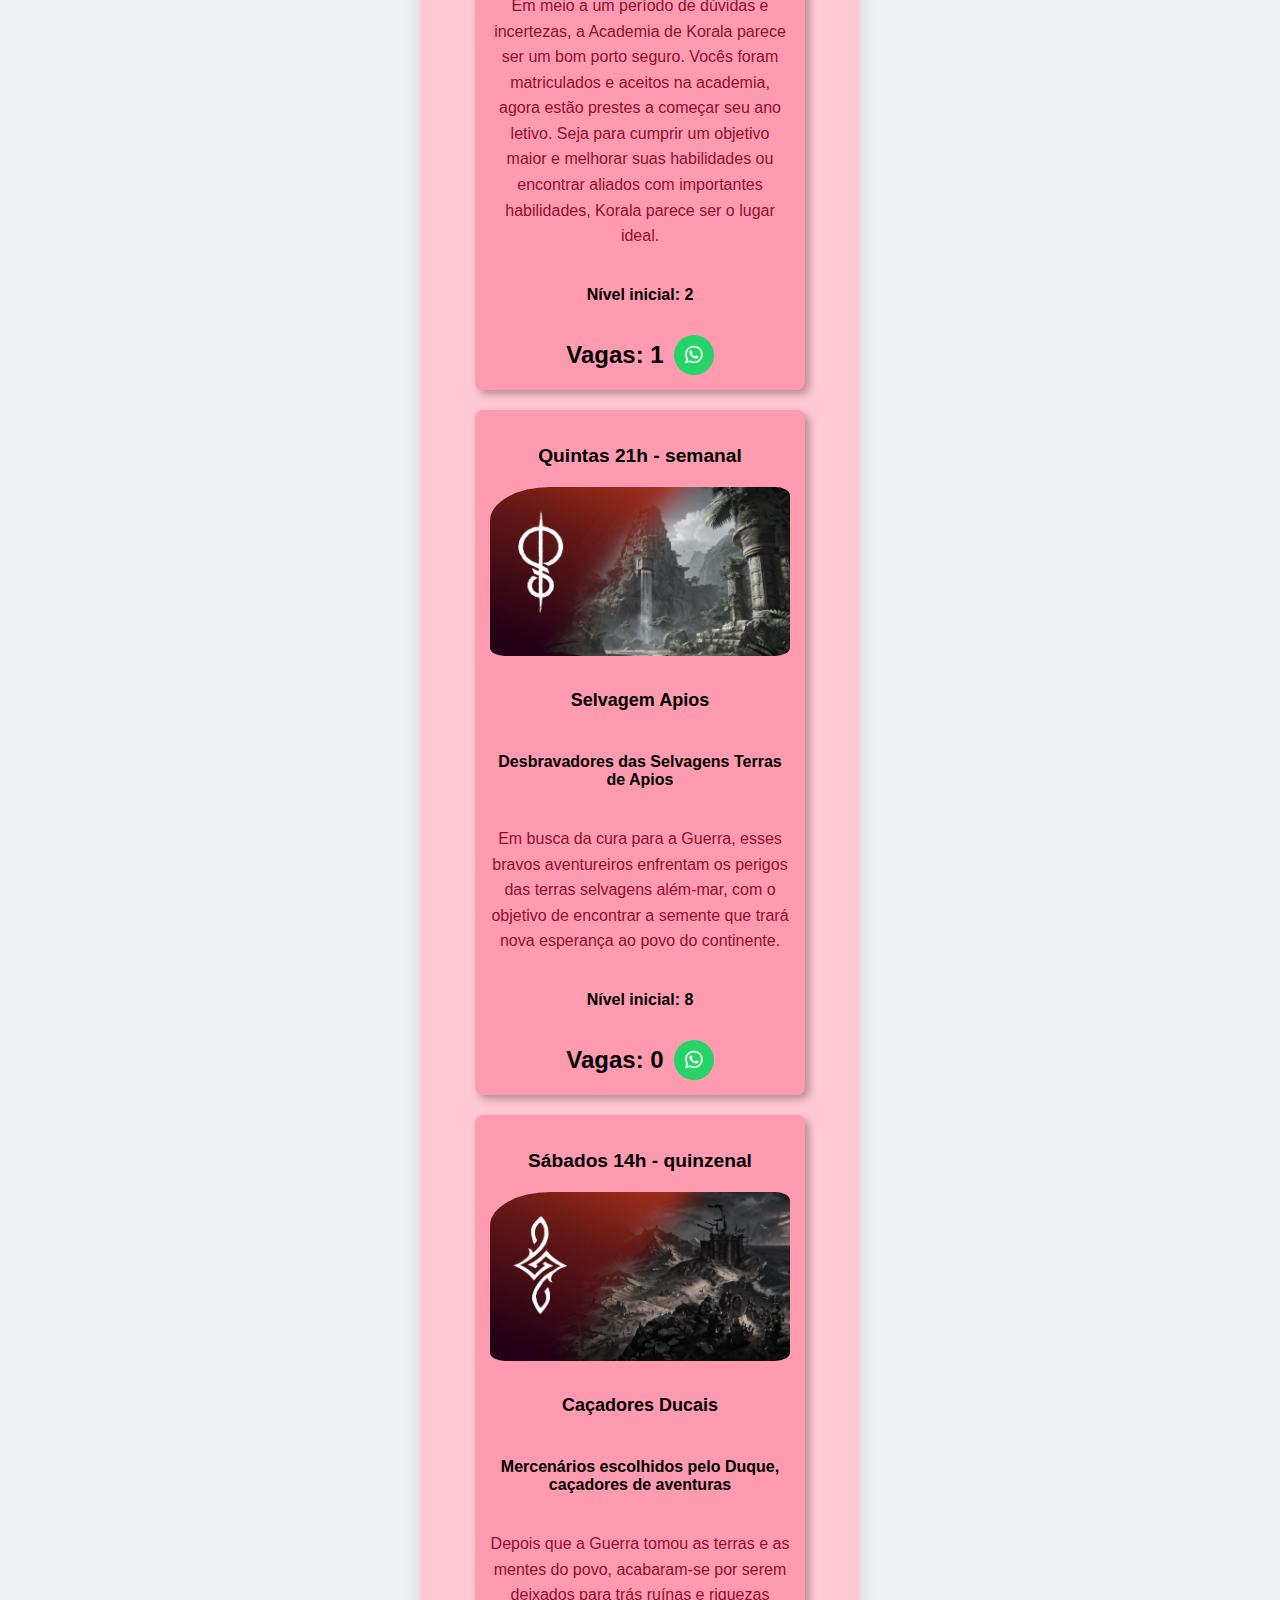
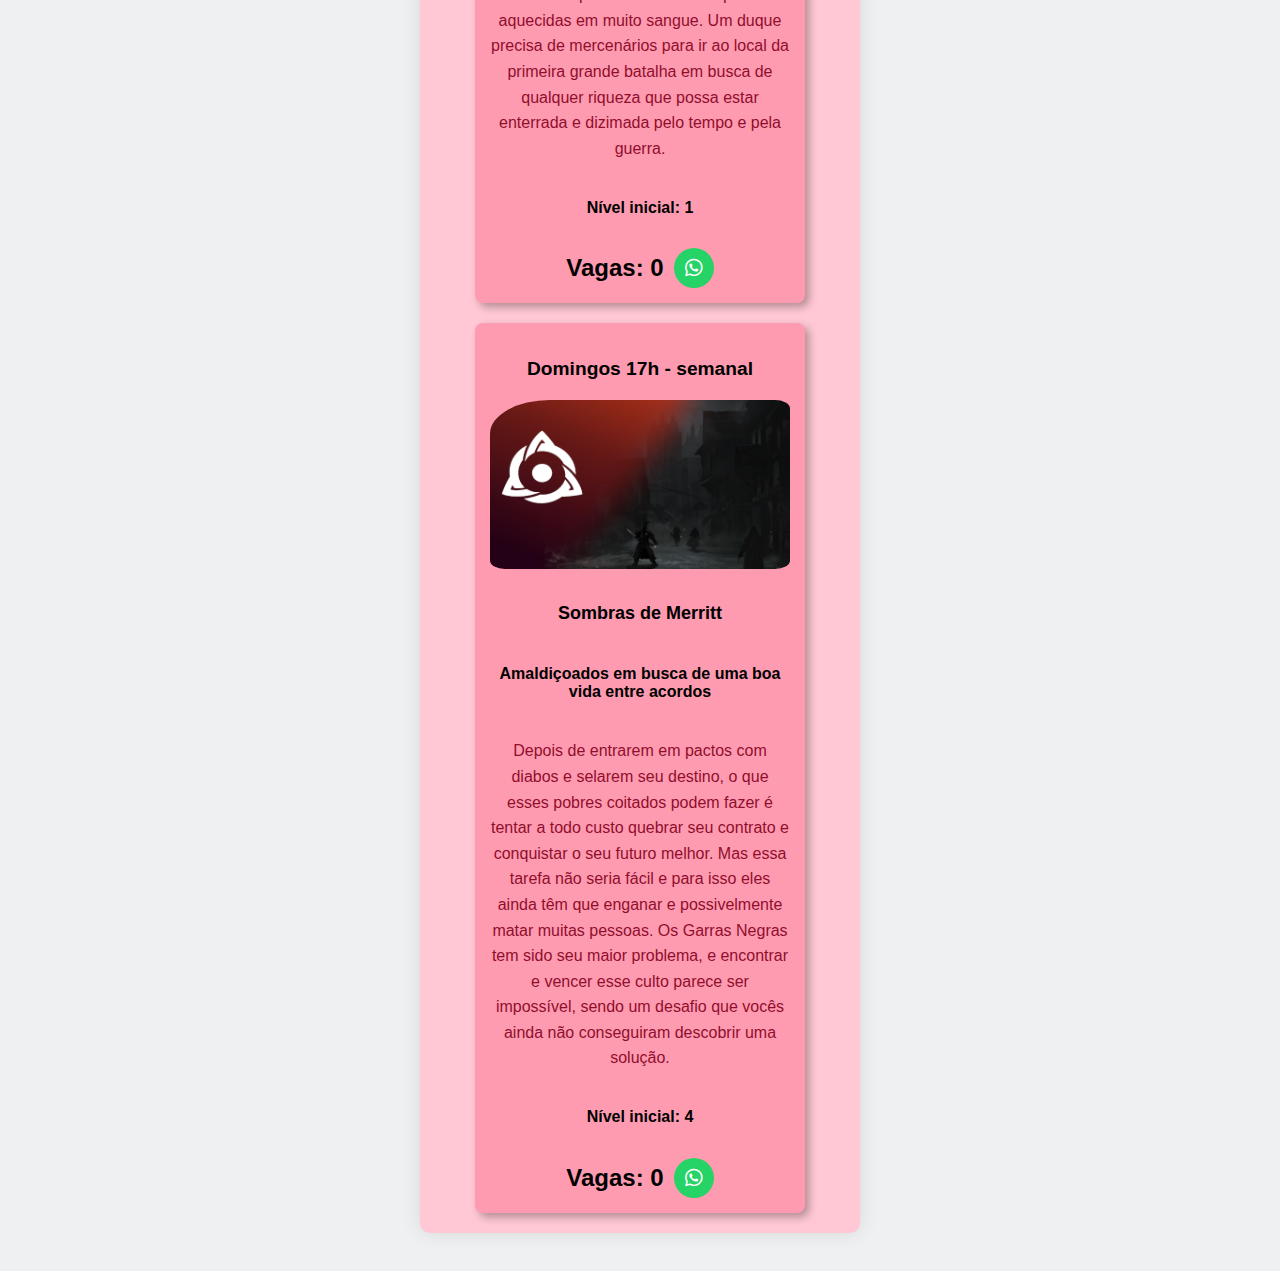
==== commit 5d1c9623: "alter: vagas modificadas e img divulgação adicionada" ====
--- a/index-vagas.html
+++ b/index-vagas.html
@@ -26,11 +26,7 @@
         </header>
         <section class="character-section">
             <div class="character">
-<<<<<<< HEAD
                 <h3>Sábados 23h - semanal</h3>
-=======
-                <h3>Segundas 20h - semanal</h3>
->>>>>>> 0d56bcf0133a5716ca68fc615814b1ff2d3acbcc
                 <a href="/campanhas/index-tylea.html" class="character-link">
                     <img src="img/logos/clear/logo-CoroaEscamas-clear.webp" alt="Coroa de Escamas" class="logos">
                     <h3 class="link title">Coroa de Escamas</h3>
@@ -44,11 +40,7 @@
                 </p>
                 <h4>Nível inicial: 1</h4>
                 <div class="vacancy-container">
-<<<<<<< HEAD
                     <h2>Vagas: 1</h2>
-=======
-                    <h2>Vagas: 0</h2>
->>>>>>> 0d56bcf0133a5716ca68fc615814b1ff2d3acbcc
                     <a href="https://wa.me/5551991866752?text=Ol%C3%A1!%0AVim%20para%20a%20vaga%20na%20campanha%20Coroa%20de%20Escamas%20da%20Quarta" class="whatsapp-button">
                         <i class="fa-brands fa-whatsapp"></i>
                     </a>
@@ -78,53 +70,6 @@
             </div>
 
             <div class="character">
-                <h3>Sextas 20h - semanal</h3>
-                <a href="/campanhas/index-lampioes.html" class="character-link">
-                    <img src="img/logos/clear/logo-LampioesLuz-clear.webp" alt="Lampiões da Luz" class="logos">
-                    <h3 class="link title">Iluminados de Korala</h3>
-                </a>
-                <h4>Estudantes da Academia da Luz descobrindo seu brilho</h4>
-                <p>
-                    Em meio a um período de dúvidas e incertezas, a Academia de Korala parece ser um bom porto seguro.
-                    Vocês foram matriculados e aceitos na academia, agora estão prestes a começar seu ano letivo. Seja para
-                    cumprir um objetivo maior e melhorar suas habilidades ou encontrar aliados com importantes habilidades, Korala
-                    parece ser o lugar ideal.
-                </p>
-                <h4>Nível inicial: 1</h4>
-                <div class="vacancy-container">
-                    <h2>Vagas: 1</h2>
-                    <a href="https://wa.me/5551991866752?text=Ol%C3%A1!%20Vim%20para%20a%20vaga%20na%20campanha%20Iluminados%20de%20Korala%20da%20Sexta" class="whatsapp-button">
-                        <i class="fa-brands fa-whatsapp"></i>
-                    </a>
-                </div>
-            </div>
-
-            <div class="character">
-<<<<<<< HEAD
-=======
-                <h3>Sábados 14h - quinzenal</h3>
-                <a href="/campanhas/index-cacadores.html" class="character-link">
-                    <img src="img/logos/clear/logo-CacadoresDucais-clear.webp" alt="Caçadores Ducais" class="logos">
-                    <h3 class="link title">Caçadores Ducais</h3>
-                </a>
-                <h4>Mercenários escolhidos pelo Duque, caçadores de aventuras</h4>
-                <p>
-                    Depois que a Guerra tomou as terras e as mentes do povo, acabaram-se por serem deixados para trás
-                    ruínas e riquezas aquecidas em muito sangue. Um duque precisa de mercenários para ir ao local
-                    da primeira grande batalha em busca de qualquer riqueza que possa estar enterrada e dizimada pelo tempo
-                    e pela guerra.
-                </p>
-                <h4>Nível inicial: 1</h4>
-                <div class="vacancy-container">
-                    <h2>Vagas: 0</h2>
-                    <a href="https://wa.me/5551991866752?text=Ol%C3%A1!%0AVim%20para%20a%20vaga%20na%20campanha%20Ca%C3%A7adores%20Ducais%20de%20Sábado" class="whatsapp-button">
-                        <i class="fa-brands fa-whatsapp"></i>
-                    </a>
-                </div>
-            </div>
-
-            <div class="character">
->>>>>>> 0d56bcf0133a5716ca68fc615814b1ff2d3acbcc
                 <h3>Quartas 21h - semanal</h3>
                 <a href="/campanhas/index-tylea.html" class="character-link">
                     <img src="img/logos/clear/logo-CoroaEscamas-clear.webp" alt="Coroa de Escamas" class="logos">
@@ -139,8 +84,30 @@
                 </p>
                 <h4>Nível inicial: 1</h4>
                 <div class="vacancy-container">
-                    <h2>Vagas: 0</h2>
+                    <h2>Vagas: 1</h2>
                     <a href="https://wa.me/5551991866752?text=Ol%C3%A1!%0AVim%20para%20a%20vaga%20na%20campanha%20Coroa%20de%20Escamas%20da%20Quarta" class="whatsapp-button">
+                        <i class="fa-brands fa-whatsapp"></i>
+                    </a>
+                </div>
+            </div>
+
+            <div class="character">
+                <h3>Sextas 20h - semanal</h3>
+                <a href="/campanhas/index-lampioes.html" class="character-link">
+                    <img src="img/logos/clear/logo-LampioesLuz-clear.webp" alt="Lampiões da Luz" class="logos">
+                    <h3 class="link title">Iluminados de Korala</h3>
+                </a>
+                <h4>Estudantes da Academia da Luz descobrindo seu brilho</h4>
+                <p>
+                    Em meio a um período de dúvidas e incertezas, a Academia de Korala parece ser um bom porto seguro.
+                    Vocês foram matriculados e aceitos na academia, agora estão prestes a começar seu ano letivo. Seja para
+                    cumprir um objetivo maior e melhorar suas habilidades ou encontrar aliados com importantes habilidades, Korala
+                    parece ser o lugar ideal.
+                </p>
+                <h4>Nível inicial: 2</h4>
+                <div class="vacancy-container">
+                    <h2>Vagas: 1</h2>
+                    <a href="https://wa.me/5551991866752?text=Ol%C3%A1!%20Vim%20para%20a%20vaga%20na%20campanha%20Iluminados%20de%20Korala%20da%20Sexta" class="whatsapp-button">
                         <i class="fa-brands fa-whatsapp"></i>
                     </a>
                 </div>
@@ -204,7 +171,7 @@
                 </p>
                 <h4>Nível inicial: 4</h4>
                 <div class="vacancy-container">
-                    <h2>Vagas: 1</h2>
+                    <h2>Vagas: 0</h2>
                     <a href="https://wa.me/5551991866752?text=Ol%C3%A1!%0AVim%20para%20a%20vaga%20na%20campanha%20Sombras%20de%20Merritt" class="whatsapp-button">
                         <i class="fa-brands fa-whatsapp"></i>
                     </a>
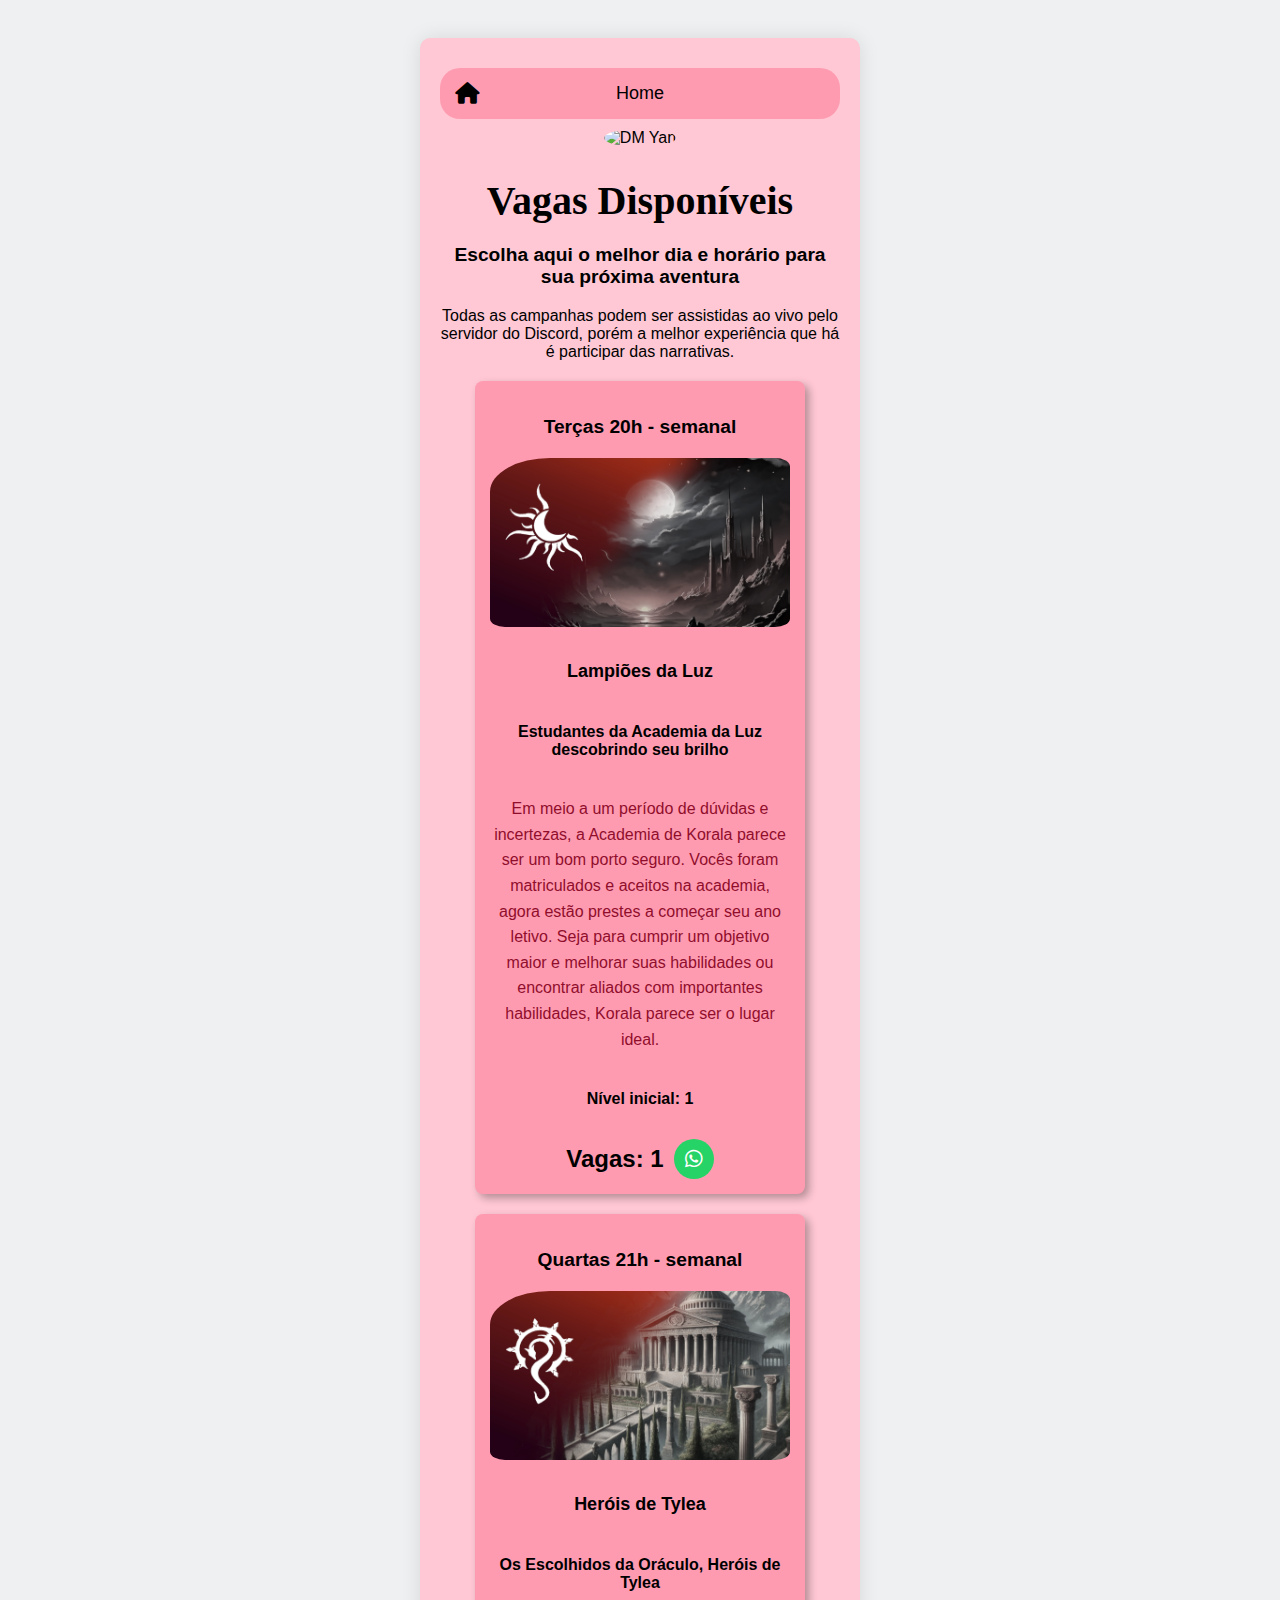
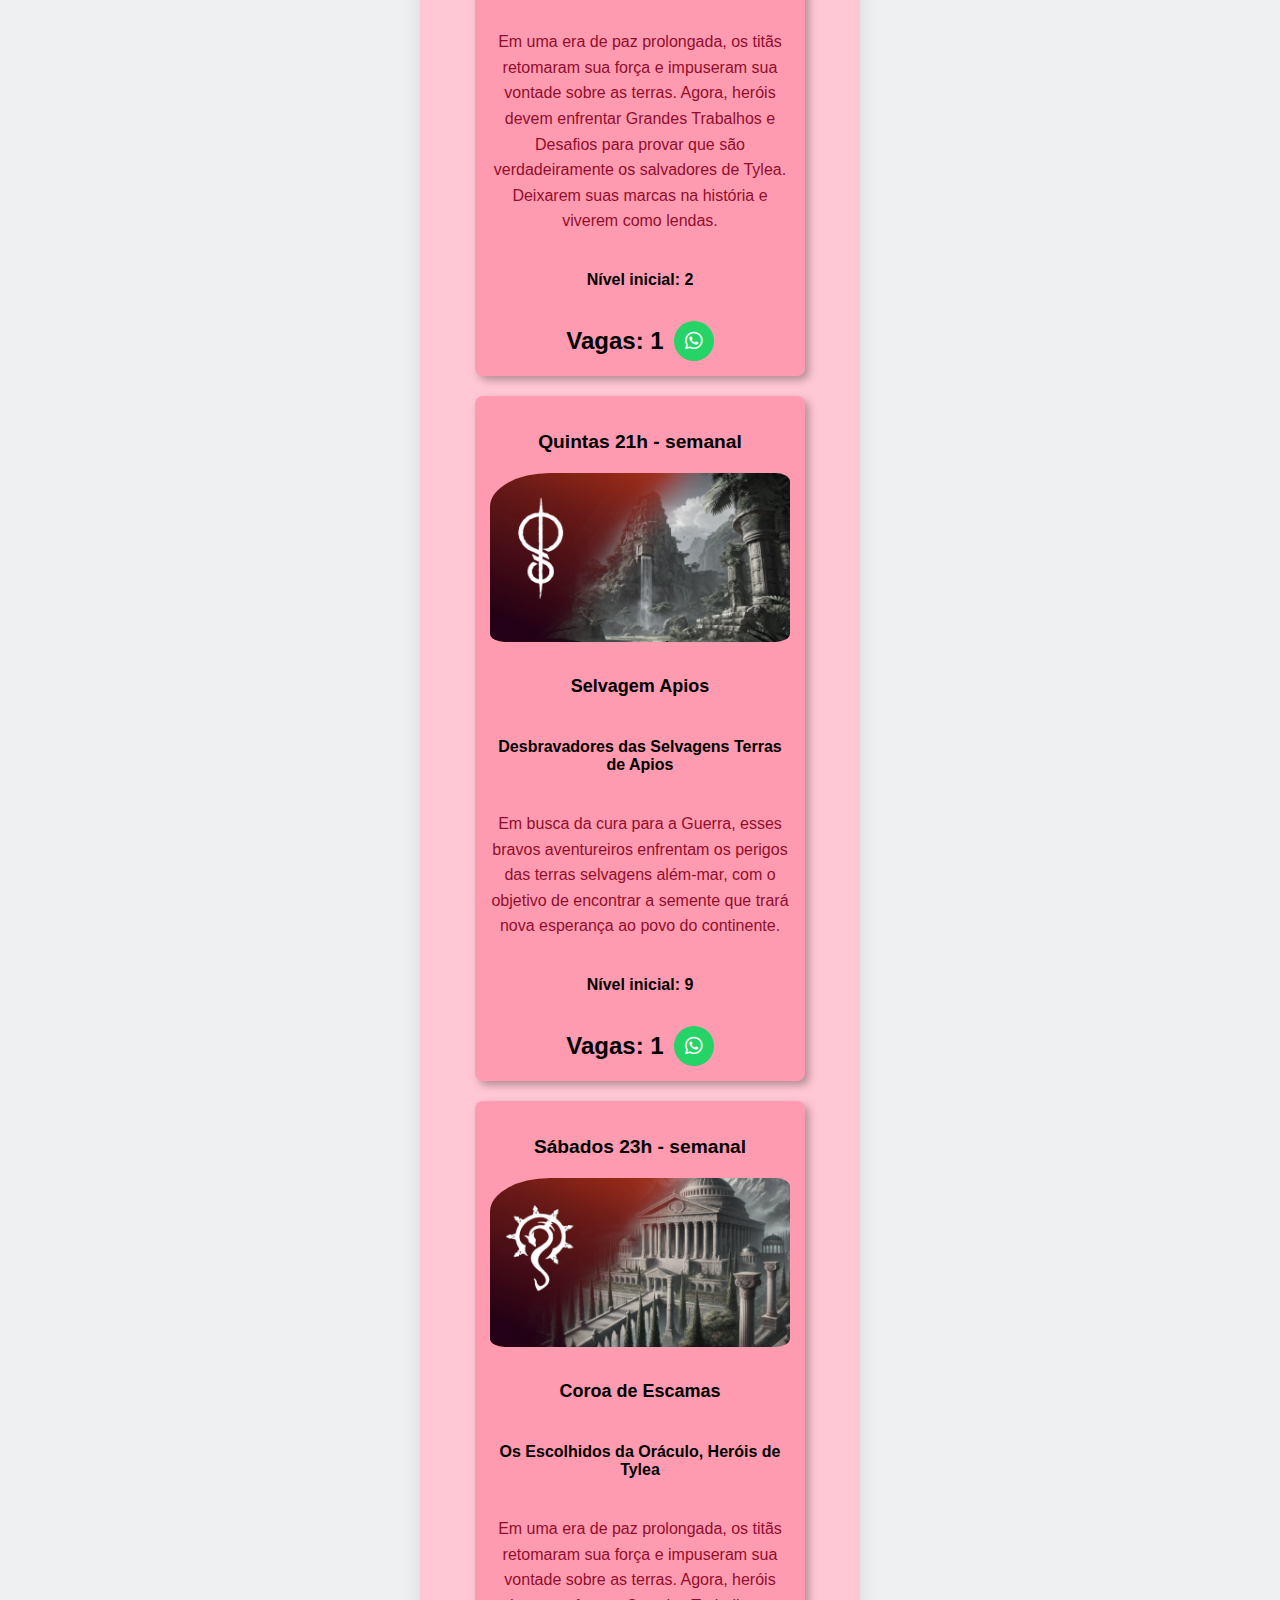
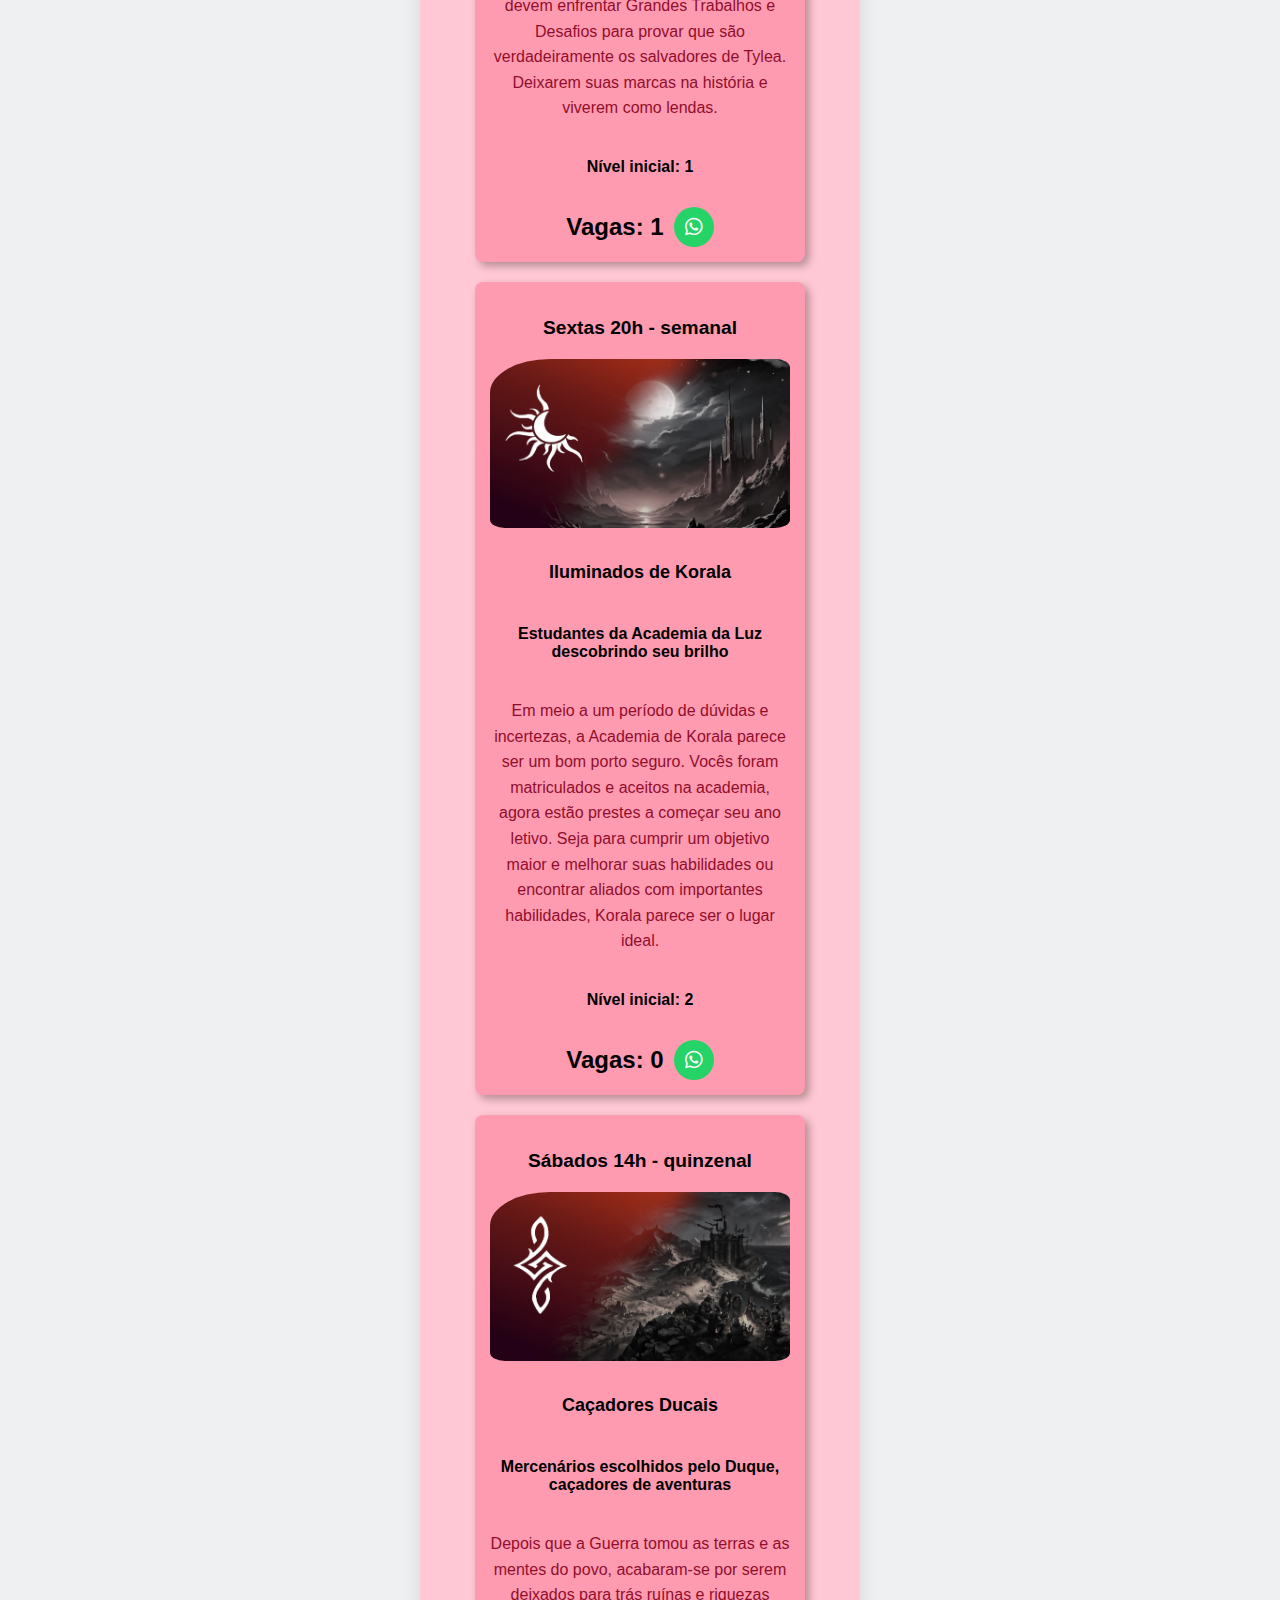
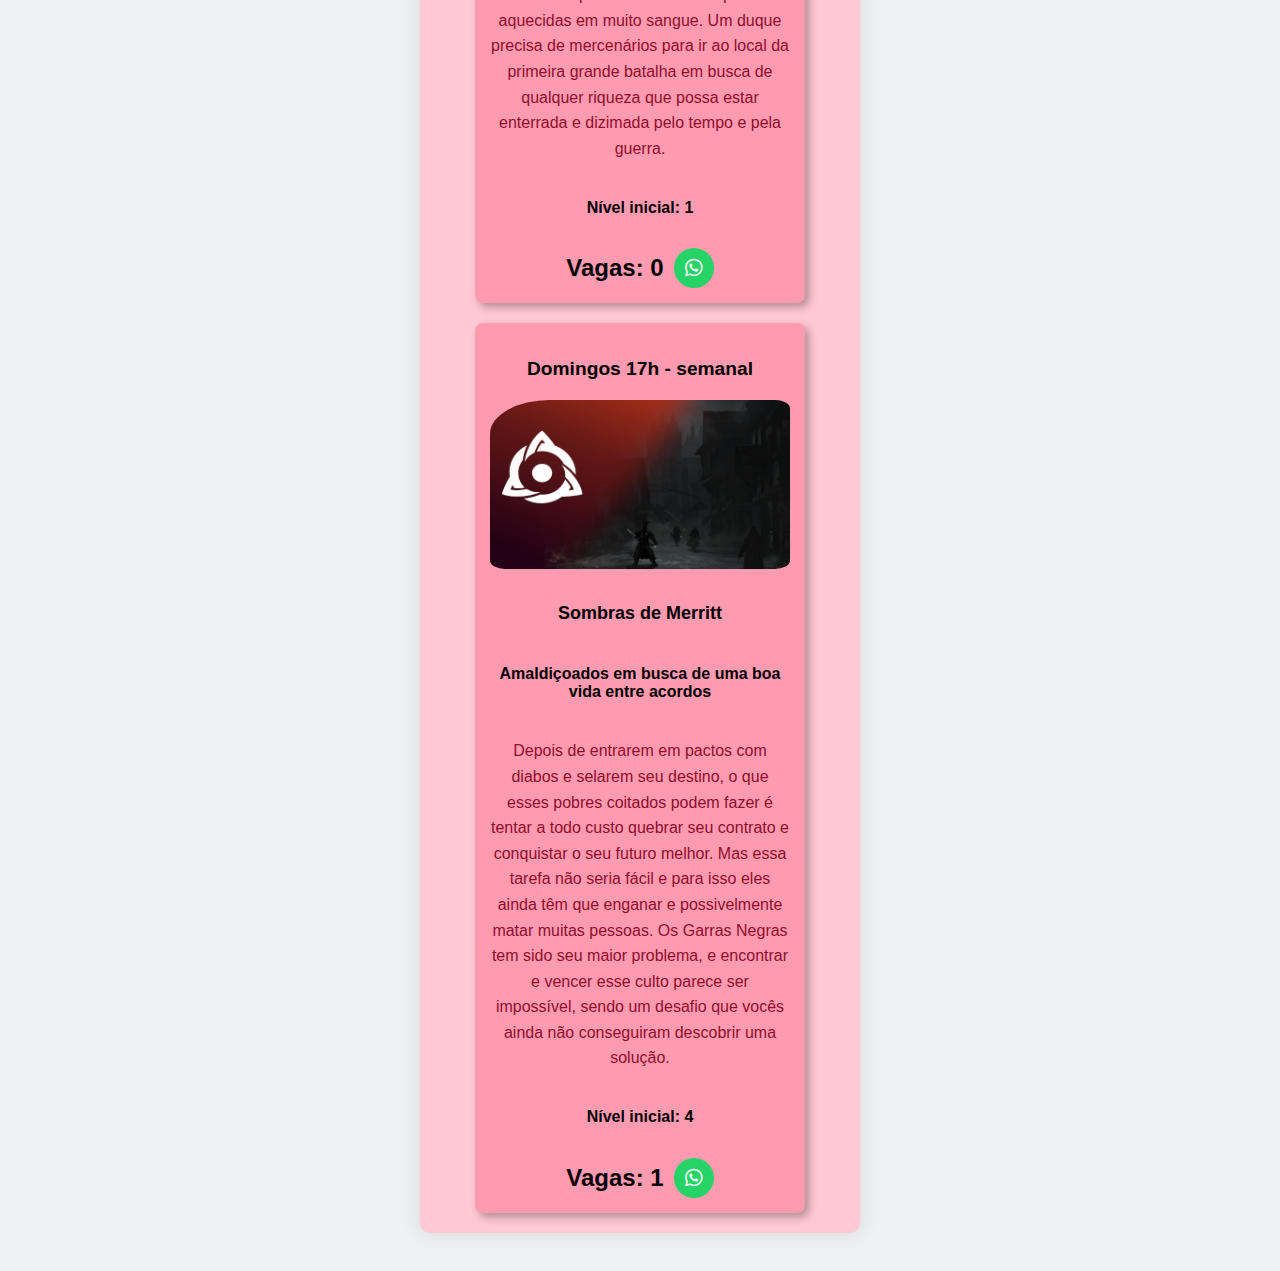
==== commit f3891073: "v 1.3.13" ====
--- a/index-vagas.html
+++ b/index-vagas.html
@@ -25,27 +25,6 @@
             </p>
         </header>
         <section class="character-section">
-            <div class="character">
-                <h3>Sábados 23h - semanal</h3>
-                <a href="/campanhas/index-tylea.html" class="character-link">
-                    <img src="img/logos/clear/logo-CoroaEscamas-clear.webp" alt="Coroa de Escamas" class="logos">
-                    <h3 class="link title">Coroa de Escamas</h3>
-                </a>
-                <h4>Os Escolhidos da Oráculo, Heróis de Tylea</h4>
-                <p>
-                    Em uma era de paz prolongada, os titãs retomaram sua força e impuseram sua vontade sobre as terras.
-                    Agora, heróis devem
-                    enfrentar Grandes Trabalhos e Desafios para provar que são verdadeiramente os salvadores de Tylea. Deixarem suas
-                    marcas na história e viverem como lendas.
-                </p>
-                <h4>Nível inicial: 1</h4>
-                <div class="vacancy-container">
-                    <h2>Vagas: 1</h2>
-                    <a href="https://wa.me/5551991866752?text=Ol%C3%A1!%0AVim%20para%20a%20vaga%20na%20campanha%20Coroa%20de%20Escamas%20da%20Quarta" class="whatsapp-button">
-                        <i class="fa-brands fa-whatsapp"></i>
-                    </a>
-                </div>
-            </div>
 
             <div class="character">
                 <h3>Terças 20h - semanal</h3>
@@ -62,7 +41,7 @@
                 </p>
                 <h4>Nível inicial: 1</h4>
                 <div class="vacancy-container">
-                    <h2>Vagas: 2</h2>
+                    <h2>Vagas: 1</h2>
                     <a href="https://wa.me/5551991866752?text=Ol%C3%A1!%0AVim%20para%20a%20vaga%20na%20campanha%20Lampi%C3%B5es%20da%20Luz" class="whatsapp-button">
                         <i class="fa-brands fa-whatsapp"></i>
                     </a>
@@ -74,6 +53,48 @@
                 <a href="/campanhas/index-tylea.html" class="character-link">
                     <img src="img/logos/clear/logo-CoroaEscamas-clear.webp" alt="Coroa de Escamas" class="logos">
                     <h3 class="link title">Heróis de Tylea</h3>
+                </a>
+                <h4>Os Escolhidos da Oráculo, Heróis de Tylea</h4>
+                <p>
+                    Em uma era de paz prolongada, os titãs retomaram sua força e impuseram sua vontade sobre as terras.
+                    Agora, heróis devem
+                    enfrentar Grandes Trabalhos e Desafios para provar que são verdadeiramente os salvadores de Tylea. Deixarem suas
+                    marcas na história e viverem como lendas.
+                </p>
+                <h4>Nível inicial: 2</h4>
+                <div class="vacancy-container">
+                    <h2>Vagas: 1</h2>
+                    <a href="https://wa.me/5551991866752?text=Ol%C3%A1!%0AVim%20para%20a%20vaga%20na%20campanha%20Coroa%20de%20Escamas%20da%20Quarta" class="whatsapp-button">
+                        <i class="fa-brands fa-whatsapp"></i>
+                    </a>
+                </div>
+            </div>
+
+            <div class="character">
+                <h3>Quintas 21h - semanal</h3>
+                <a href="/campanhas/index-apios.html" class="character-link">
+                    <img src="img/logos/clear/logo-SelvagemApios-clear.webp" alt="Selvagem Apios" class="logos">
+                    <h3 class="link title">Selvagem Apios</h3>
+                </a>
+                <h4>Desbravadores das Selvagens Terras de Apios</h4>
+                <p>
+                    Em busca da cura para a Guerra, esses bravos aventureiros enfrentam os perigos das terras selvagens além-mar, com
+                    o objetivo de encontrar a semente que trará nova esperança ao povo do continente.
+                </p>
+                <h4>Nível inicial: 9</h4>
+                <div class="vacancy-container">
+                    <h2>Vagas: 1</h2>
+                    <a href="https://wa.me/5551991866752?text=Ol%C3%A1!%20Vim%20para%20a%20vaga%20na%20campanha%20Selvagem%20Apios%20da%20Quinta" class="whatsapp-button">
+                        <i class="fa-brands fa-whatsapp"></i>
+                    </a>
+                </div>
+            </div>
+
+            <div class="character">
+                <h3>Sábados 23h - semanal</h3>
+                <a href="/campanhas/index-tylea.html" class="character-link">
+                    <img src="img/logos/clear/logo-CoroaEscamas-clear.webp" alt="Coroa de Escamas" class="logos">
+                    <h3 class="link title">Coroa de Escamas</h3>
                 </a>
                 <h4>Os Escolhidos da Oráculo, Heróis de Tylea</h4>
                 <p>
@@ -106,28 +127,8 @@
                 </p>
                 <h4>Nível inicial: 2</h4>
                 <div class="vacancy-container">
-                    <h2>Vagas: 1</h2>
+                    <h2>Vagas: 0</h2>
                     <a href="https://wa.me/5551991866752?text=Ol%C3%A1!%20Vim%20para%20a%20vaga%20na%20campanha%20Iluminados%20de%20Korala%20da%20Sexta" class="whatsapp-button">
-                        <i class="fa-brands fa-whatsapp"></i>
-                    </a>
-                </div>
-            </div>
-
-            <div class="character">
-                <h3>Quintas 21h - semanal</h3>
-                <a href="/campanhas/index-apios.html" class="character-link">
-                    <img src="img/logos/clear/logo-SelvagemApios-clear.webp" alt="Selvagem Apios" class="logos">
-                    <h3 class="link title">Selvagem Apios</h3>
-                </a>
-                <h4>Desbravadores das Selvagens Terras de Apios</h4>
-                <p>
-                    Em busca da cura para a Guerra, esses bravos aventureiros enfrentam os perigos das terras selvagens além-mar, com
-                    o objetivo de encontrar a semente que trará nova esperança ao povo do continente.
-                </p>
-                <h4>Nível inicial: 8</h4>
-                <div class="vacancy-container">
-                    <h2>Vagas: 0</h2>
-                    <a href="https://wa.me/5551991866752?text=Ol%C3%A1!%20Vim%20para%20a%20vaga%20na%20campanha%20Selvagem%20Apios%20da%20Quinta" class="whatsapp-button">
                         <i class="fa-brands fa-whatsapp"></i>
                     </a>
                 </div>
@@ -171,7 +172,7 @@
                 </p>
                 <h4>Nível inicial: 4</h4>
                 <div class="vacancy-container">
-                    <h2>Vagas: 0</h2>
+                    <h2>Vagas: 1</h2>
                     <a href="https://wa.me/5551991866752?text=Ol%C3%A1!%0AVim%20para%20a%20vaga%20na%20campanha%20Sombras%20de%20Merritt" class="whatsapp-button">
                         <i class="fa-brands fa-whatsapp"></i>
                     </a>
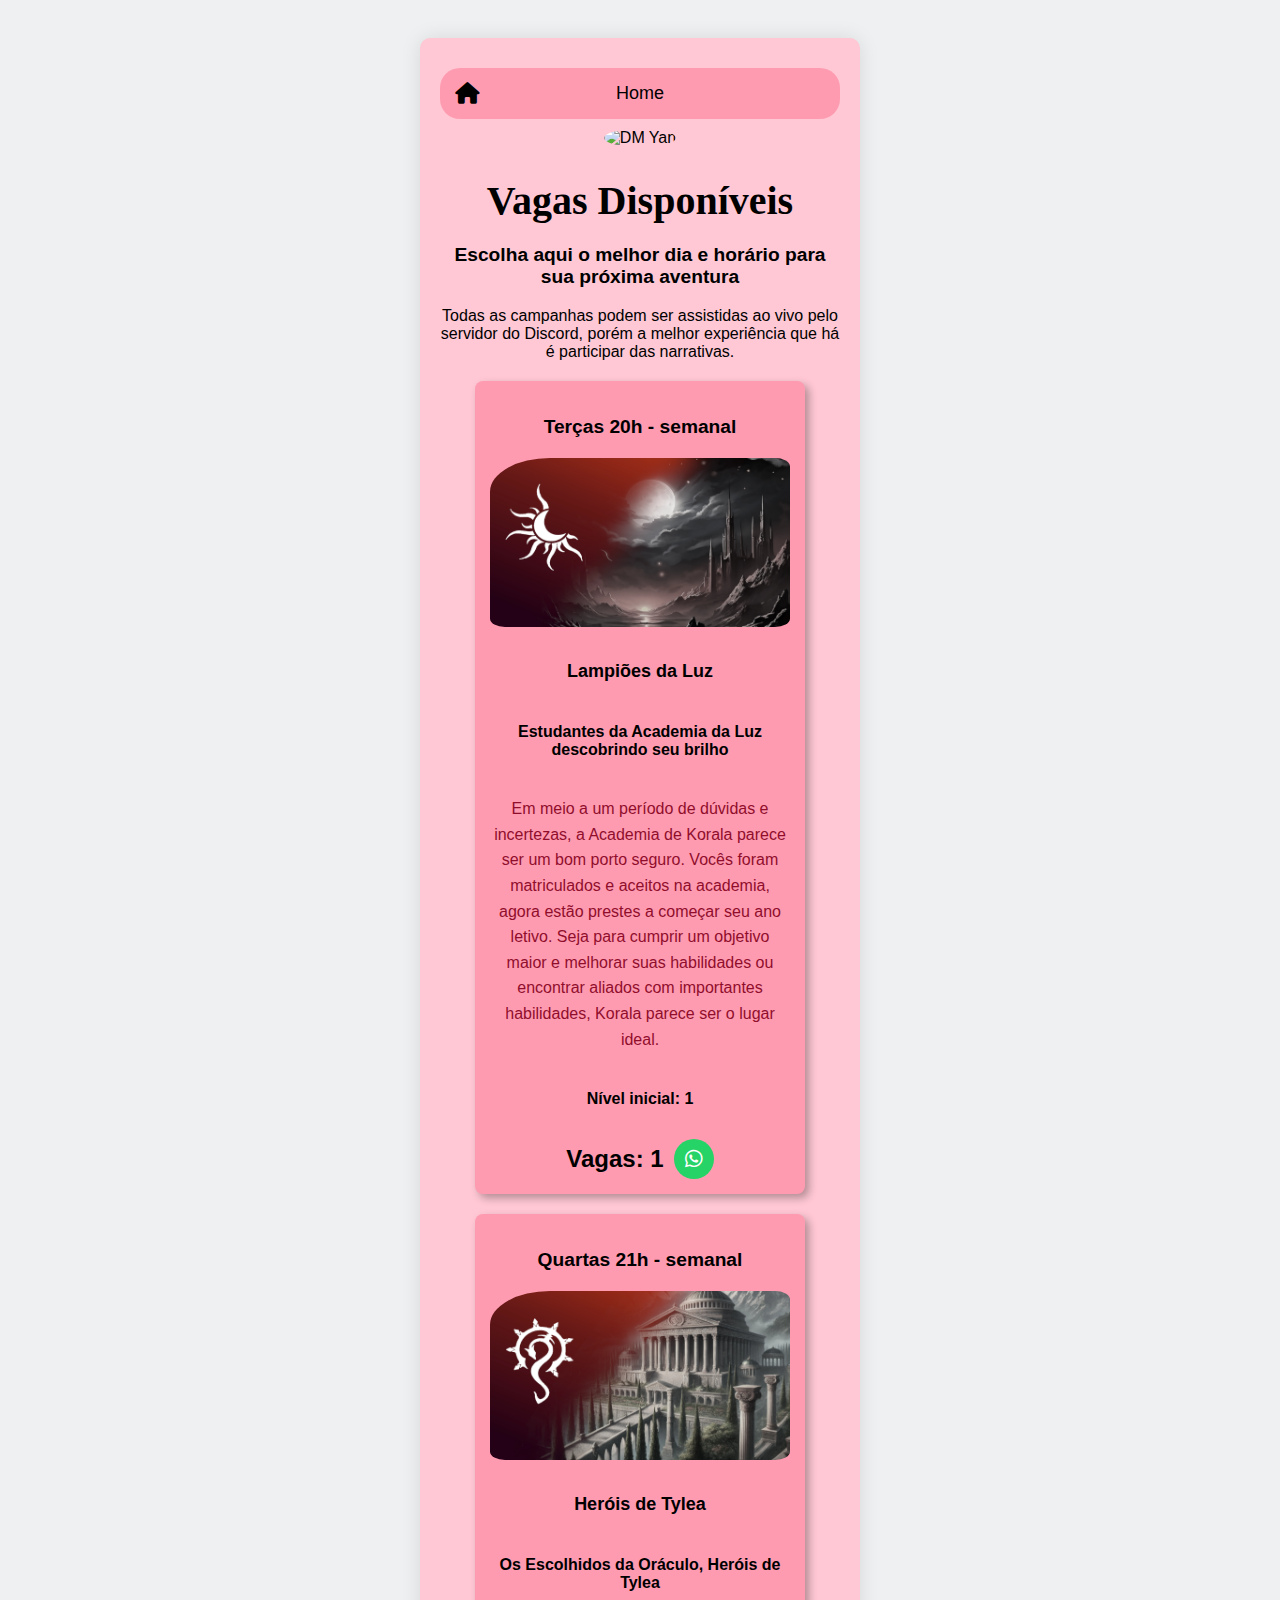
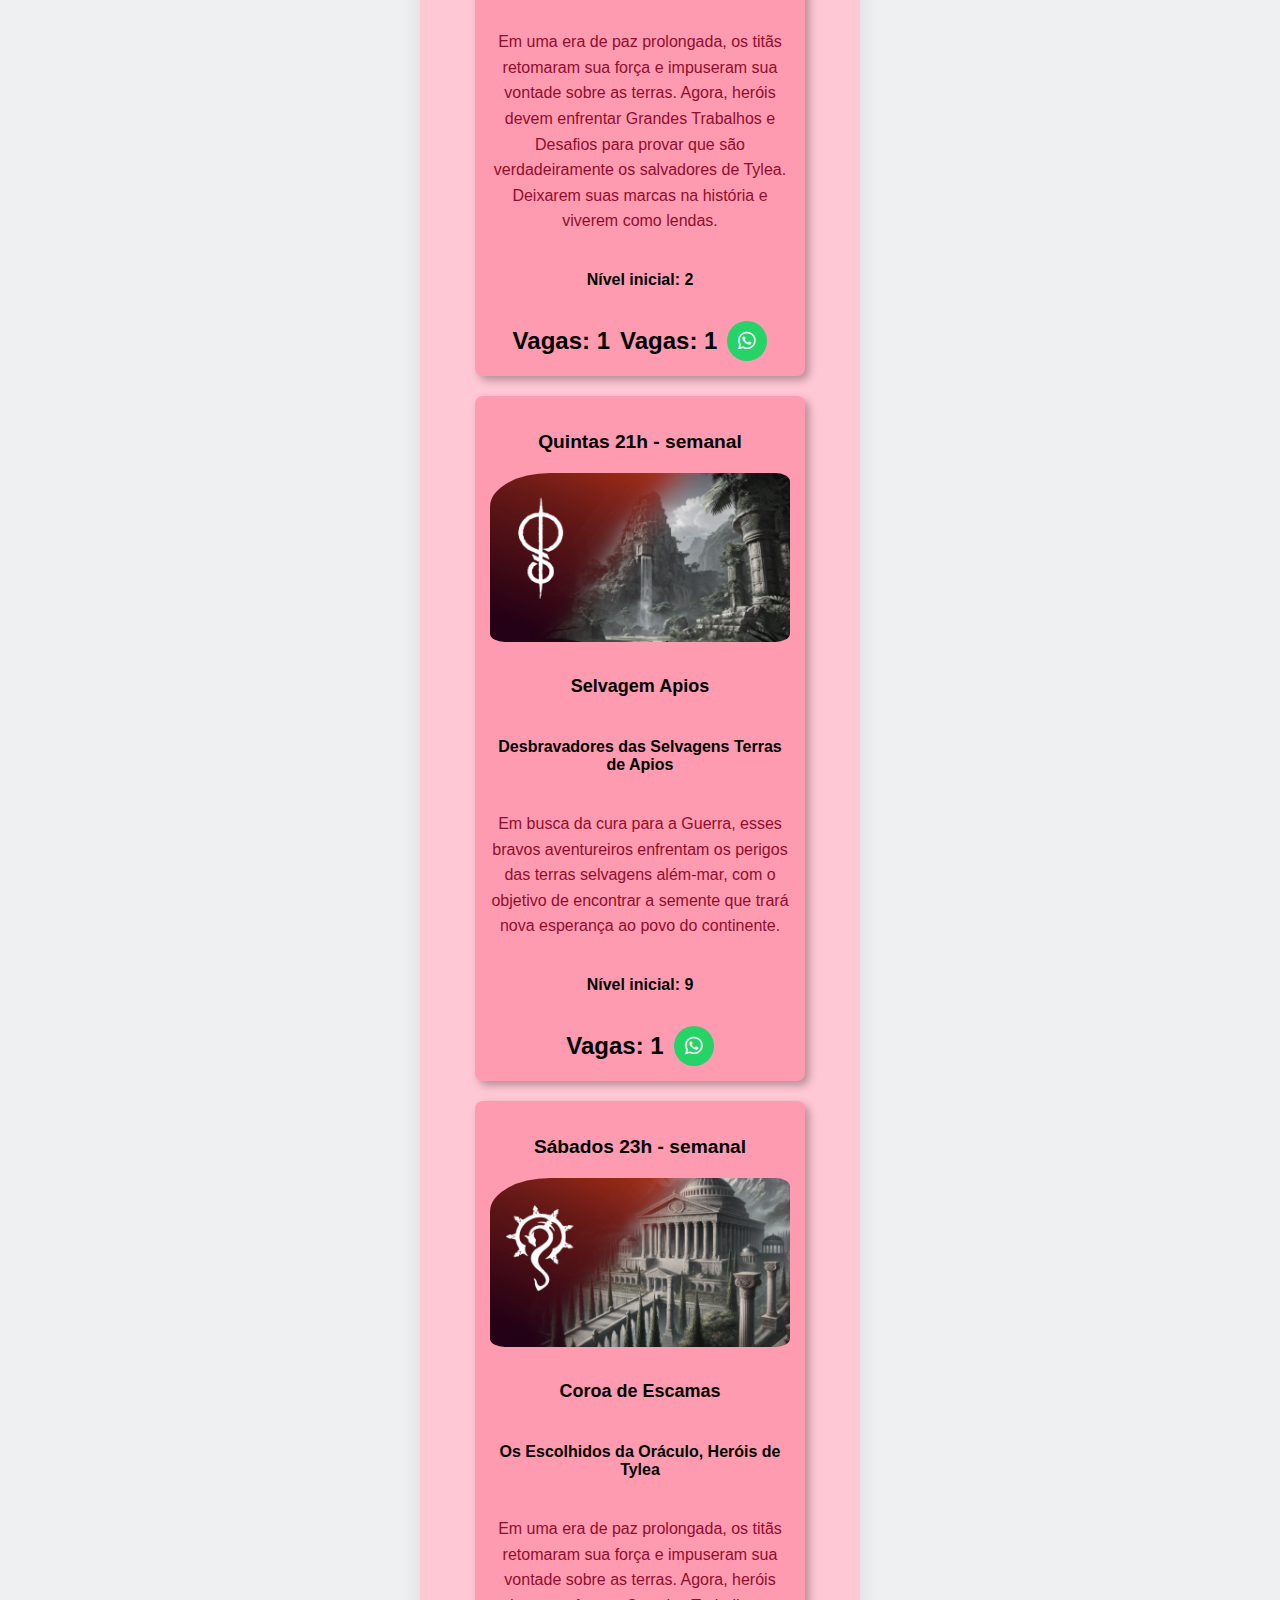
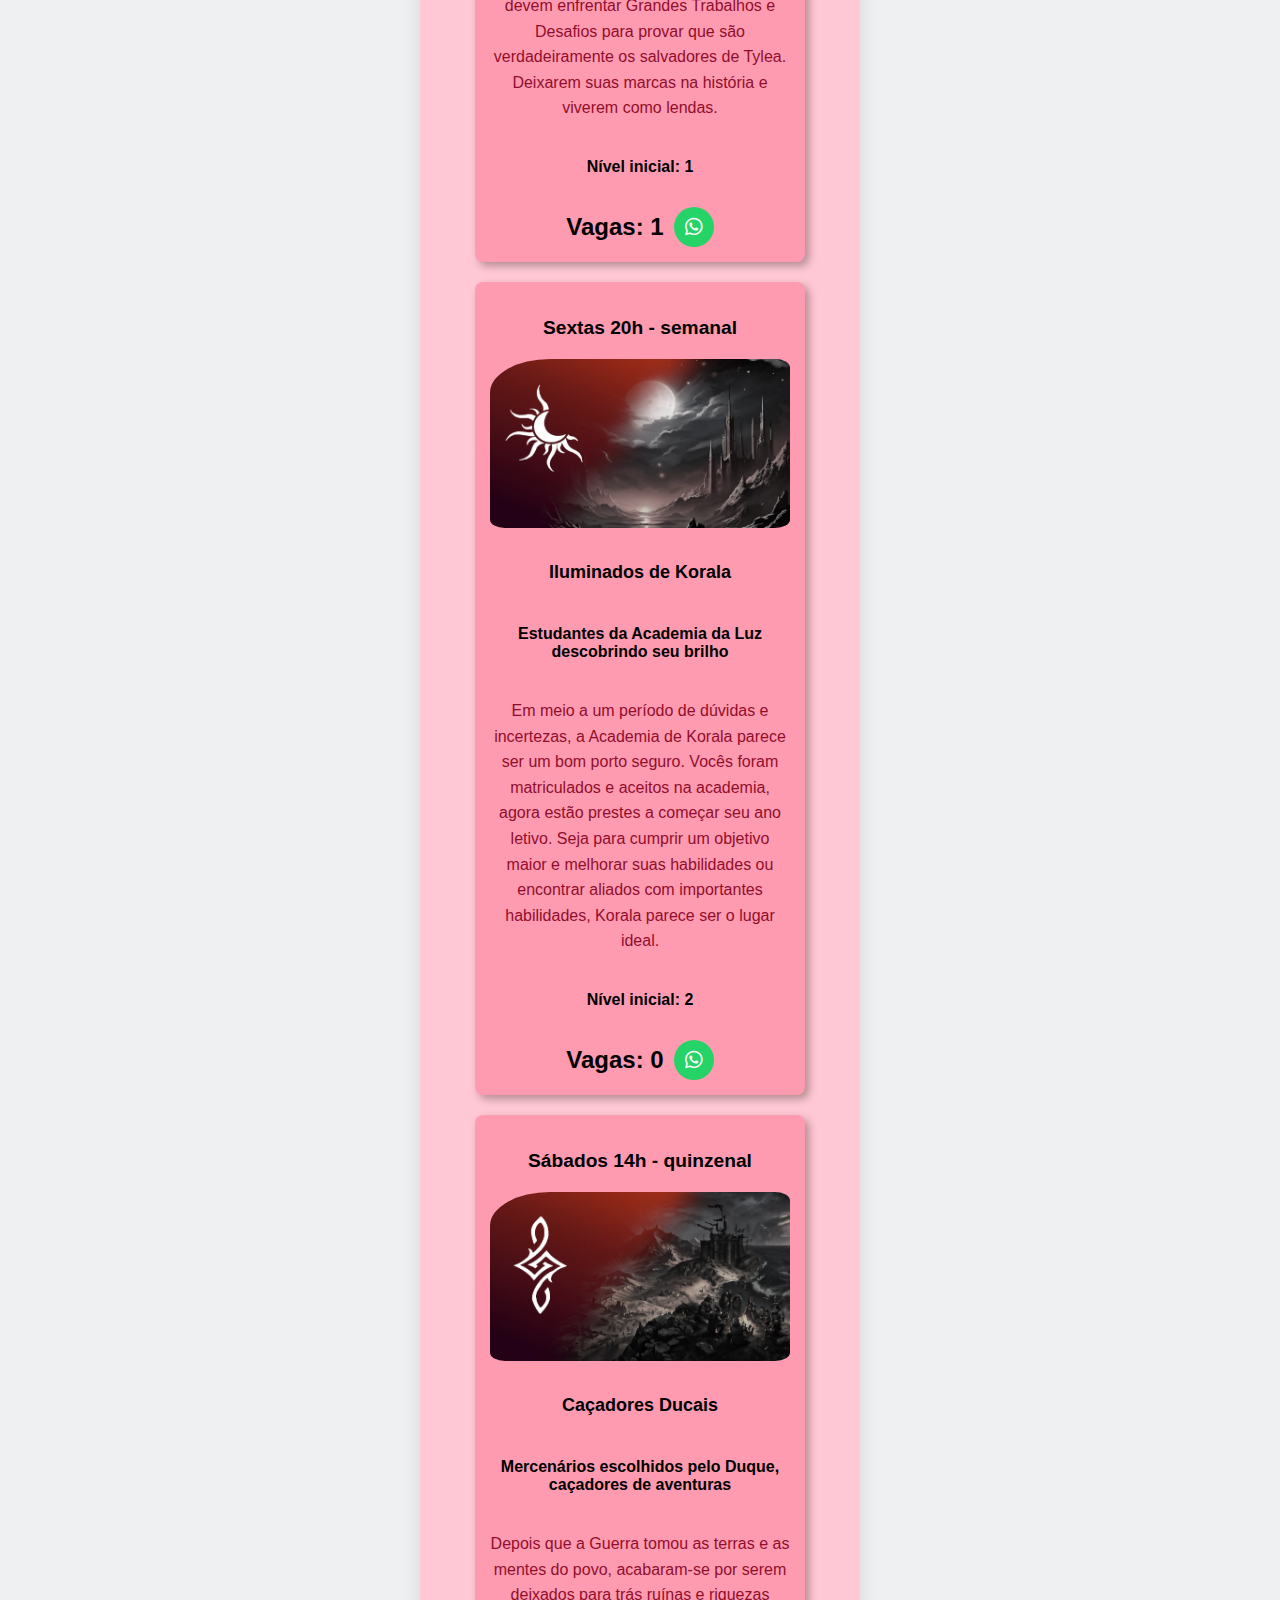
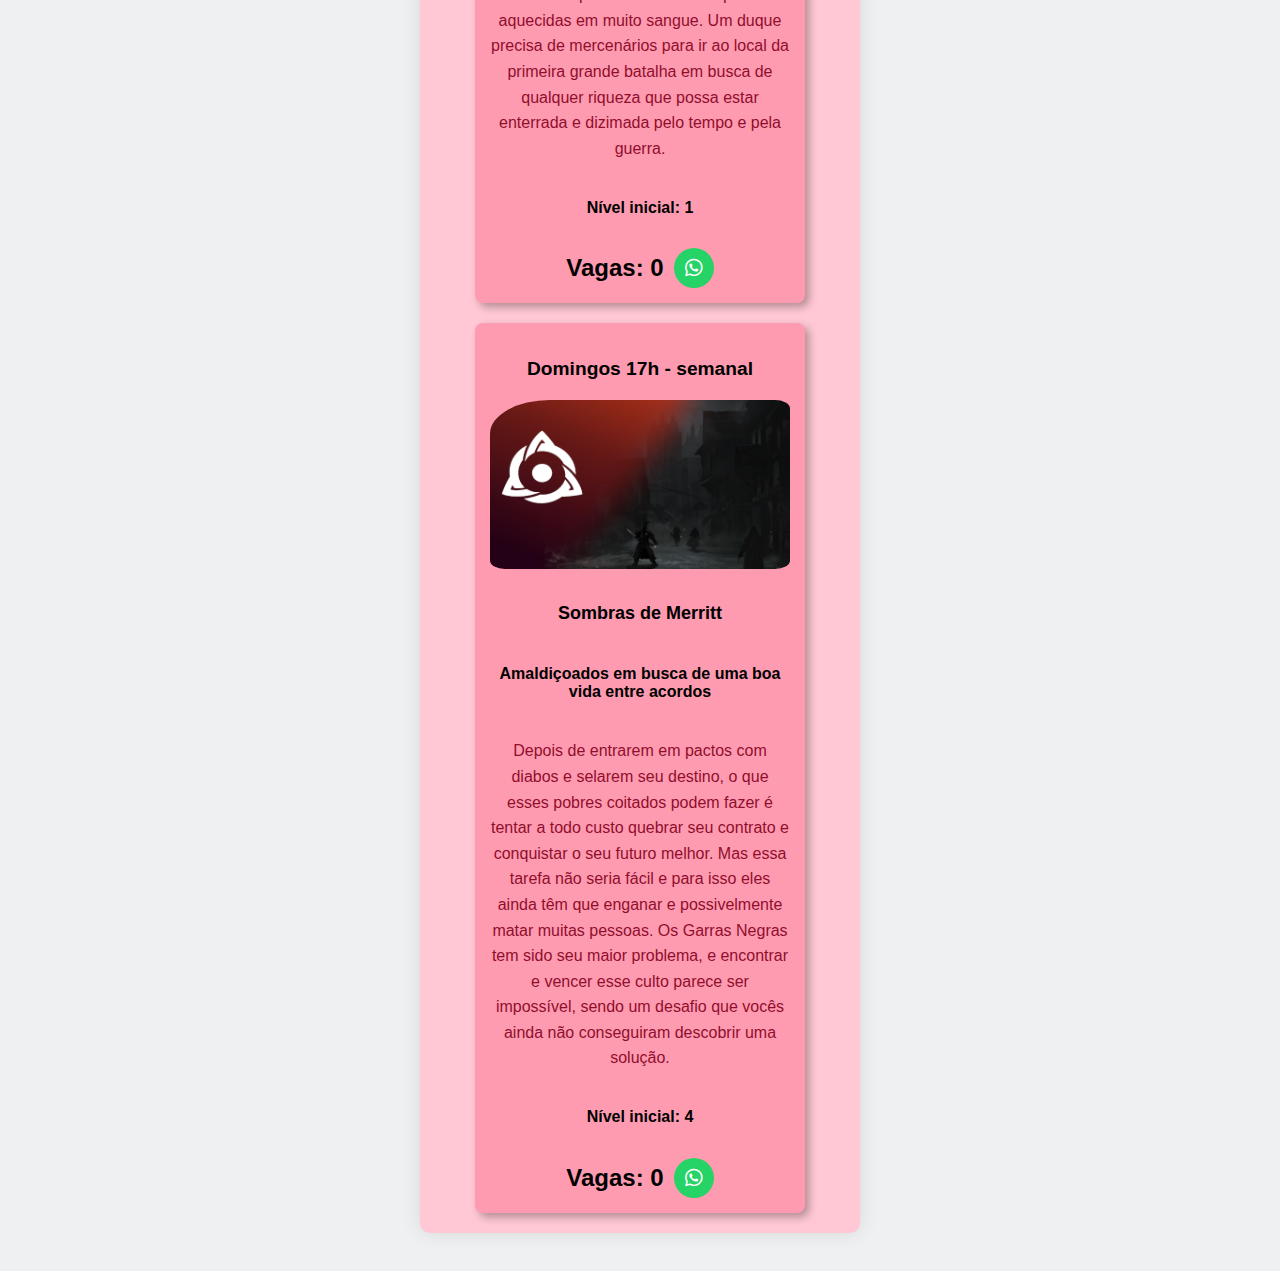
==== commit 3415b815: "Merge branch 'main' of https://github.com/YBraga35/Ybraga35.github.io" ====
--- a/index-vagas.html
+++ b/index-vagas.html
@@ -63,6 +63,7 @@
                 </p>
                 <h4>Nível inicial: 2</h4>
                 <div class="vacancy-container">
+                    <h2>Vagas: 1</h2>
                     <h2>Vagas: 1</h2>
                     <a href="https://wa.me/5551991866752?text=Ol%C3%A1!%0AVim%20para%20a%20vaga%20na%20campanha%20Coroa%20de%20Escamas%20da%20Quarta" class="whatsapp-button">
                         <i class="fa-brands fa-whatsapp"></i>
@@ -172,7 +173,7 @@
                 </p>
                 <h4>Nível inicial: 4</h4>
                 <div class="vacancy-container">
-                    <h2>Vagas: 1</h2>
+                    <h2>Vagas: 0</h2>
                     <a href="https://wa.me/5551991866752?text=Ol%C3%A1!%0AVim%20para%20a%20vaga%20na%20campanha%20Sombras%20de%20Merritt" class="whatsapp-button">
                         <i class="fa-brands fa-whatsapp"></i>
                     </a>
